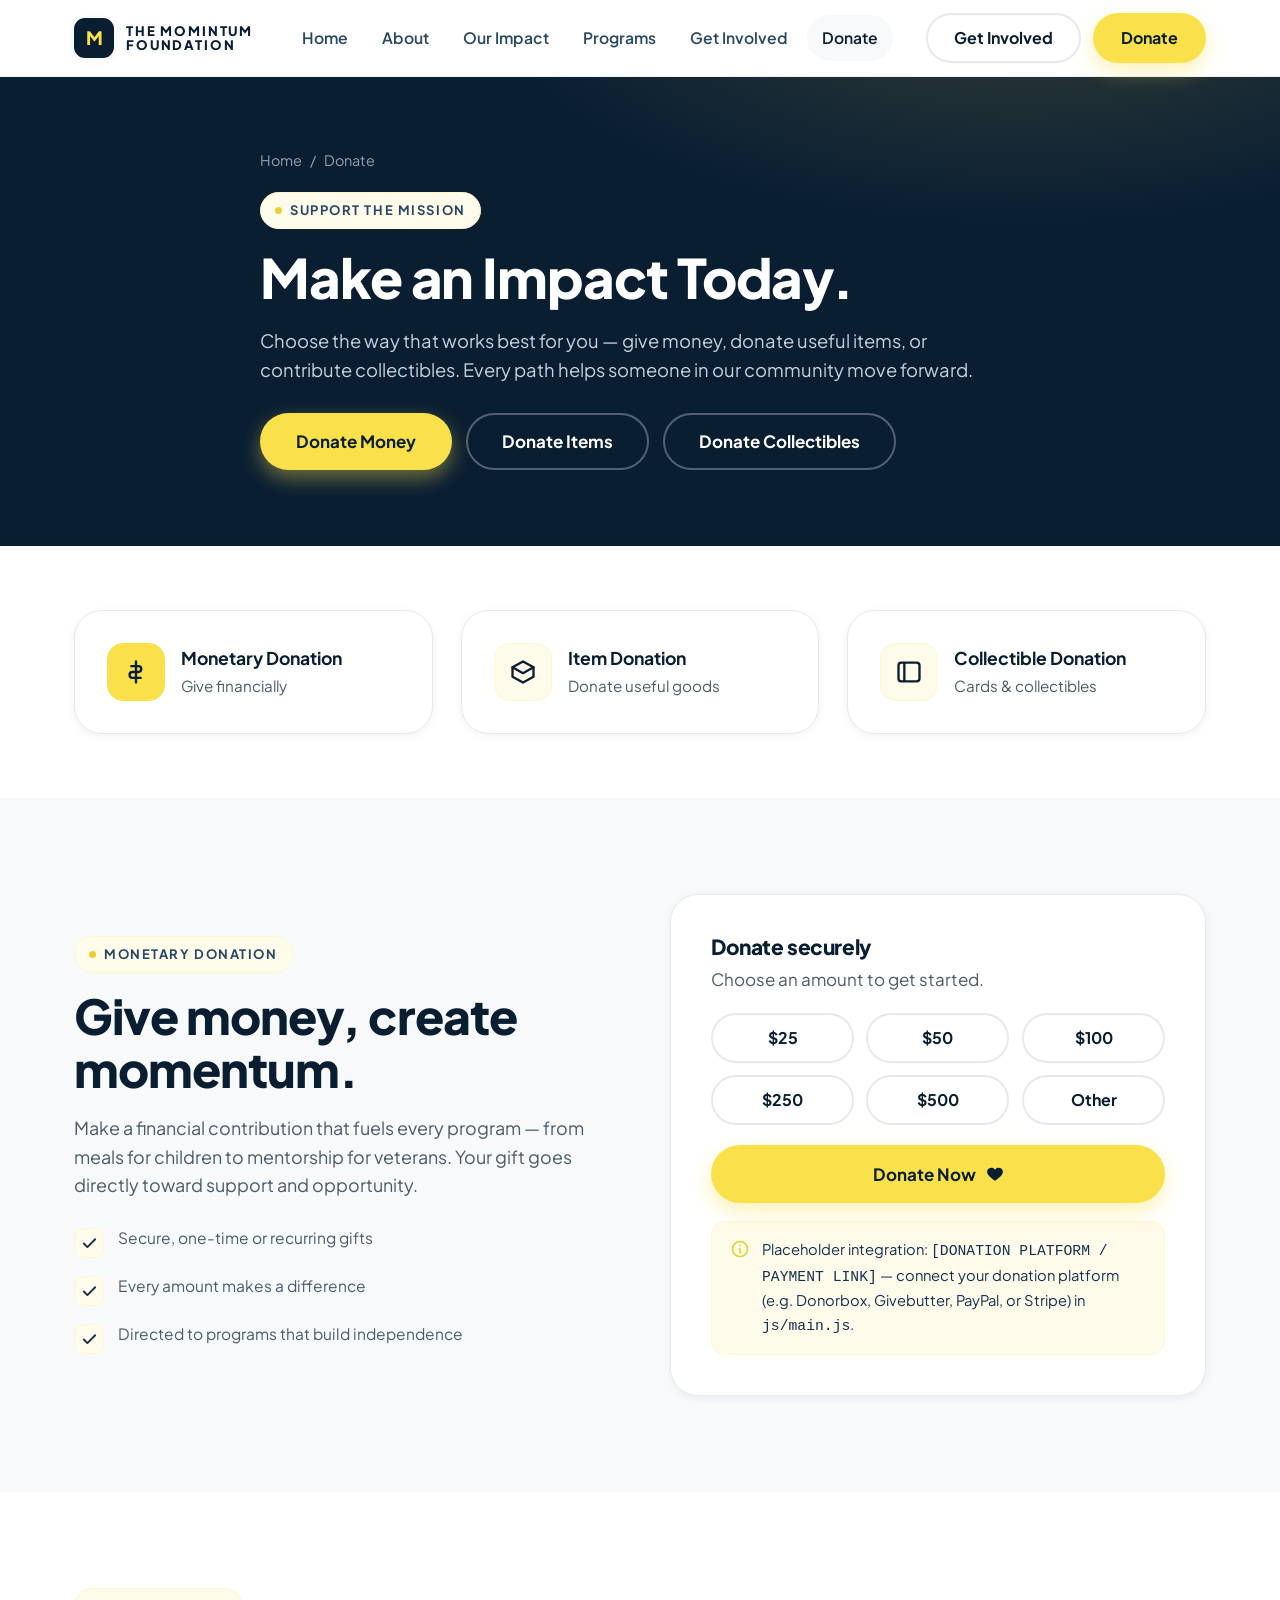
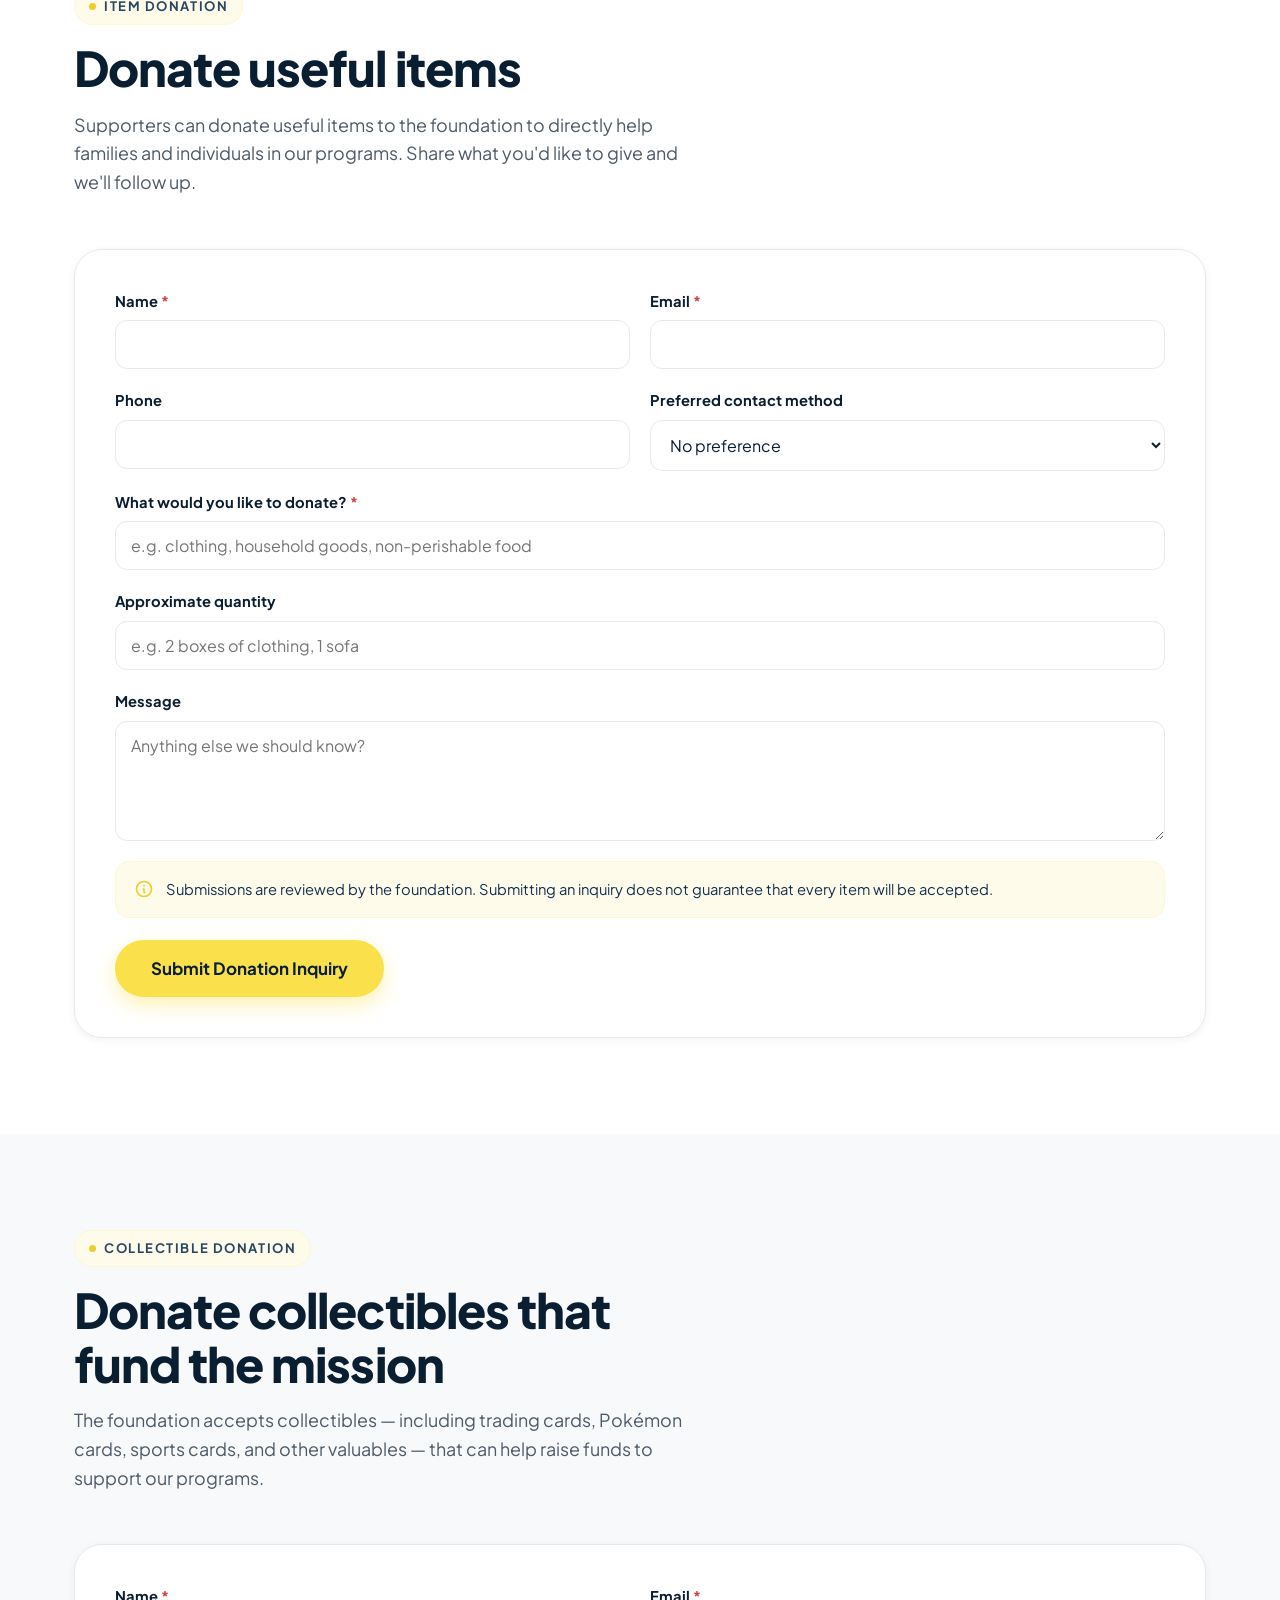
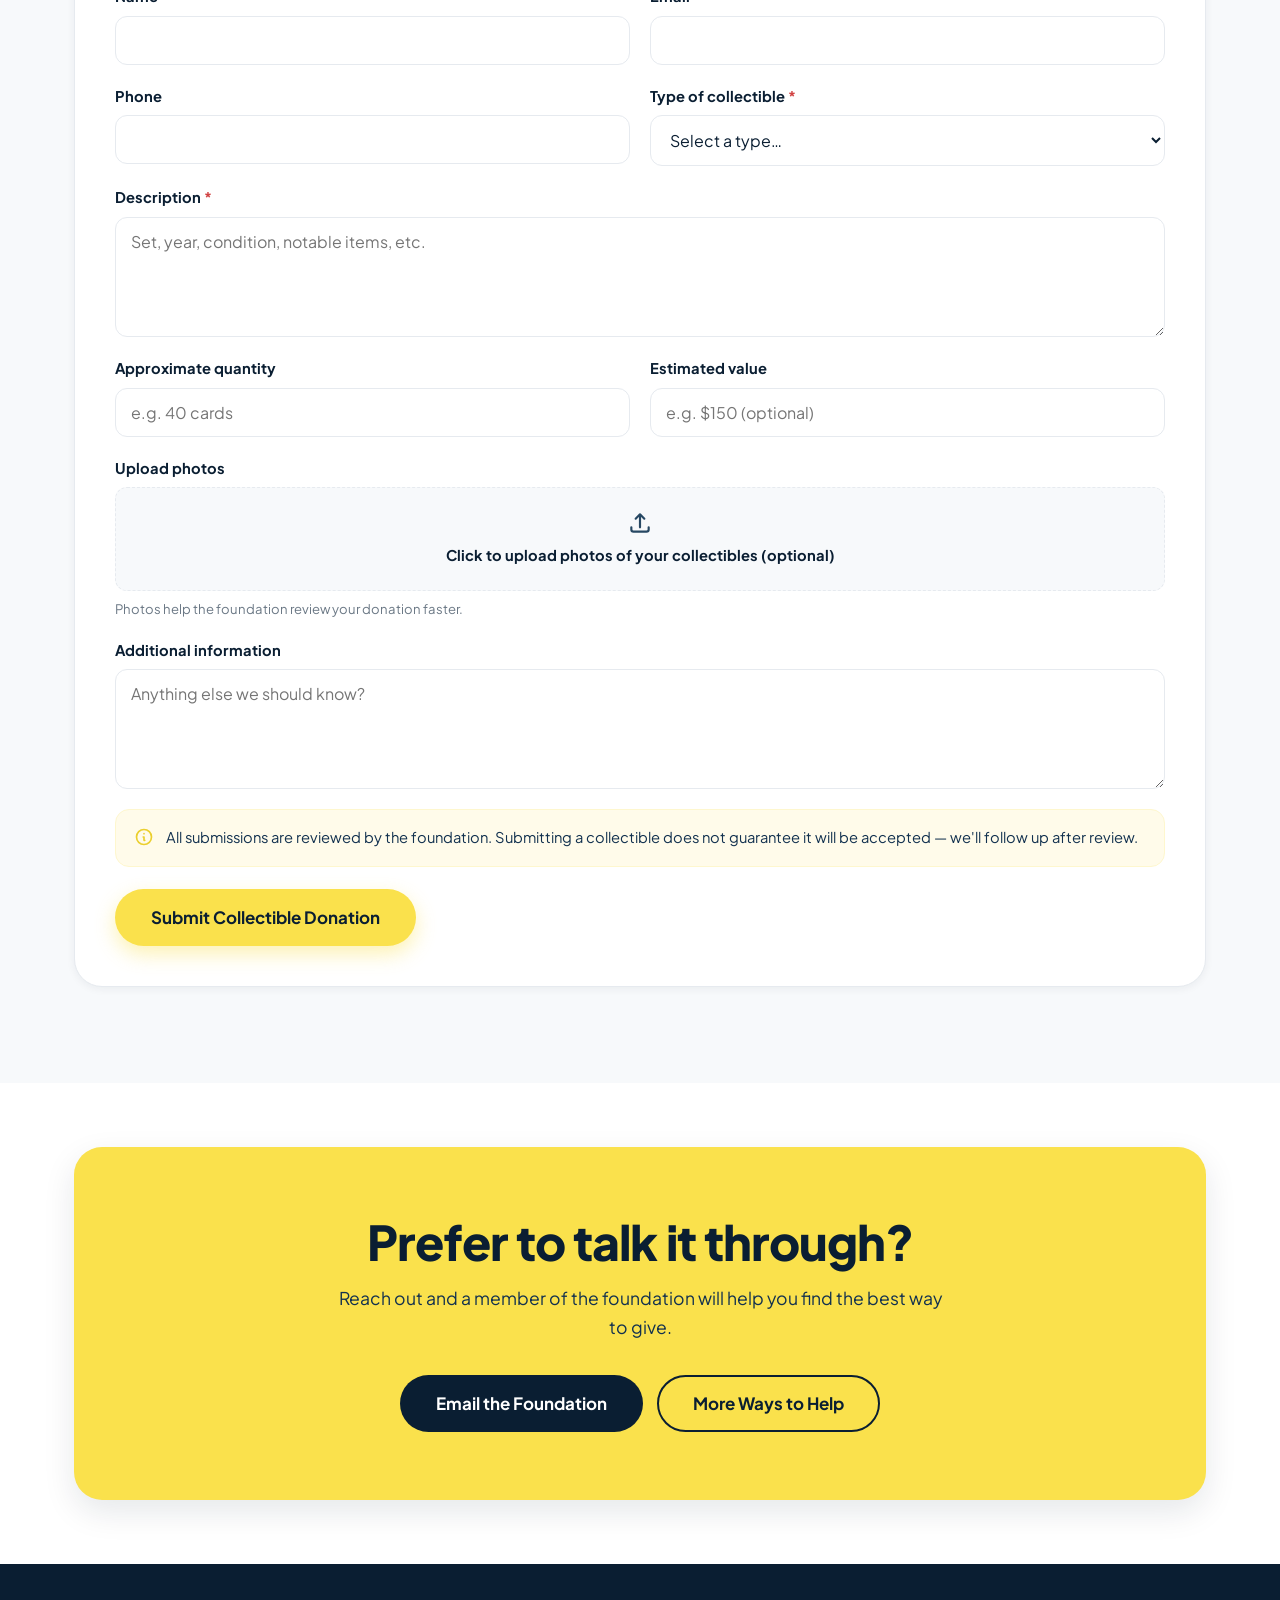
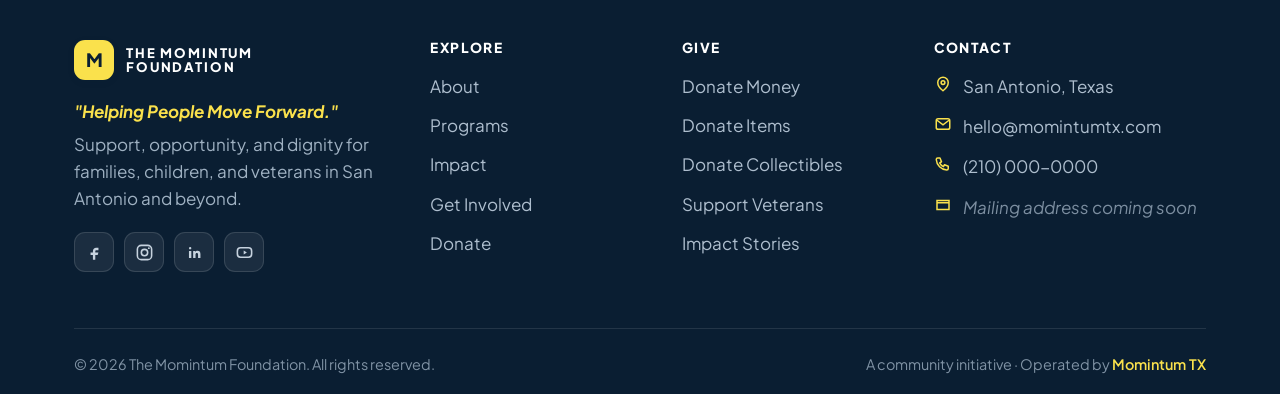
==== donate.html @ 360b19c8 "Initial commit: The Momintum Foundation website Responsive, accessible nonprofit site (homepage + do" ====
<!DOCTYPE html>
<html lang="en">
<head>
  <meta charset="UTF-8" />
  <meta name="viewport" content="width=device-width, initial-scale=1.0" />
  <title>Donate — The Momintum Foundation</title>
  <meta name="description" content="Make an impact today. Give money, donate items, or contribute collectibles to support families, children, and veterans through The Momintum Foundation in San Antonio, Texas." />
  <meta name="theme-color" content="#0A1E32" />
  <link rel="icon" href="data:image/svg+xml,%3Csvg xmlns='http://www.w3.org/2000/svg' viewBox='0 0 40 40'%3E%3Crect width='40' height='40' rx='9' fill='%230A1E32'/%3E%3Ctext x='20' y='28' font-family='Arial' font-size='22' font-weight='900' fill='%23FAE14C' text-anchor='middle'%3EM%3C/text%3E%3C/svg%3E" />
  <link rel="preconnect" href="https://fonts.googleapis.com" />
  <link rel="preconnect" href="https://fonts.gstatic.com" crossorigin />
  <link href="https://fonts.googleapis.com/css2?family=Plus+Jakarta+Sans:wght@400;500;600;700;800&display=swap" rel="stylesheet" />
  <link rel="stylesheet" href="css/styles.css" />
</head>
<body>
  <a class="skip-link" href="#main">Skip to main content</a>

  <!-- ===================== NAVBAR ===================== -->
  <header class="nav" id="top">
    <div class="container nav-inner">
      <a class="brand" href="index.html" aria-label="The Momintum Foundation — home">
        <span class="brand-mark" aria-hidden="true">M</span>
        <span class="brand-text">
          <span class="t1">THE MOMINTUM</span>
          <span class="t2">FOUNDATION</span>
        </span>
      </a>
      <nav class="nav-links" aria-label="Primary">
        <a href="index.html">Home</a>
        <a href="index.html#about">About</a>
        <a href="index.html#impact">Our Impact</a>
        <a href="index.html#programs">Programs</a>
        <a href="index.html#get-involved">Get Involved</a>
        <a href="donate.html" class="active">Donate</a>
      </nav>
      <div class="nav-cta">
        <a class="btn btn-outline btn-desktop-hide" href="index.html#get-involved">Get Involved</a>
        <a class="btn btn-primary" href="#monetary">Donate</a>
        <button class="hamburger" aria-label="Open menu" aria-expanded="false" aria-controls="mobile-menu">
          <span></span><span></span><span></span>
        </button>
      </div>
    </div>
  </header>
  <div class="mobile-menu" id="mobile-menu">
    <a href="index.html">Home</a>
    <a href="index.html#about">About</a>
    <a href="index.html#impact">Our Impact</a>
    <a href="index.html#programs">Programs</a>
    <a href="index.html#get-involved">Get Involved</a>
    <a href="donate.html">Donate</a>
    <a class="btn btn-primary btn-block" href="#monetary">Donate Now</a>
  </div>

  <main id="main">
    <!-- ===================== PAGE HERO ===================== -->
    <section class="page-hero" aria-labelledby="dh-title">
      <div class="container page-hero-inner">
        <div class="breadcrumb"><a href="index.html">Home</a> <span aria-hidden="true">/</span> <span>Donate</span></div>
        <span class="eyebrow"><span class="dot"></span> Support the Mission</span>
        <h1 id="dh-title" style="margin-top:18px;">Make an Impact Today.</h1>
        <p>Choose the way that works best for you — give money, donate useful items, or contribute collectibles. Every path helps someone in our community move forward.</p>
        <div class="hero-cta" style="margin-top:28px;">
          <a class="btn btn-primary btn-lg" href="#monetary">Donate Money</a>
          <a class="btn btn-outline btn-lg" href="#items">Donate Items</a>
          <a class="btn btn-outline btn-lg" href="#collectibles">Donate Collectibles</a>
        </div>
      </div>
    </section>

    <!-- ===================== PATH OVERVIEW ===================== -->
    <section class="section-sm">
      <div class="container">
        <div class="grid grid-3">
          <a class="card card-hover reveal" href="#monetary" style="display:flex;gap:16px;align-items:center;">
            <span class="icon-badge solid" style="margin-bottom:0;flex-shrink:0;" aria-hidden="true"><svg viewBox="0 0 24 24" fill="none"><path d="M12 3v18M8 7h6a2.5 2.5 0 0 1 0 5H9a2.5 2.5 0 0 0 0 5h7" stroke="currentColor" stroke-width="2" stroke-linecap="round" stroke-linejoin="round"/></svg></span>
            <span><strong style="display:block;color:var(--navy);font-size:1.1rem;">Monetary Donation</strong><span class="muted" style="font-size:0.95rem;">Give financially</span></span>
          </a>
          <a class="card card-hover reveal d1" href="#items" style="display:flex;gap:16px;align-items:center;">
            <span class="icon-badge" style="margin-bottom:0;flex-shrink:0;" aria-hidden="true"><svg viewBox="0 0 24 24" fill="none"><path d="M3 8l9-5 9 5-9 5-9-5Z" stroke="currentColor" stroke-width="2" stroke-linejoin="round"/><path d="M3 8v8l9 5 9-5V8" stroke="currentColor" stroke-width="2" stroke-linecap="round" stroke-linejoin="round"/></svg></span>
            <span><strong style="display:block;color:var(--navy);font-size:1.1rem;">Item Donation</strong><span class="muted" style="font-size:0.95rem;">Donate useful goods</span></span>
          </a>
          <a class="card card-hover reveal d2" href="#collectibles" style="display:flex;gap:16px;align-items:center;">
            <span class="icon-badge" style="margin-bottom:0;flex-shrink:0;" aria-hidden="true"><svg viewBox="0 0 24 24" fill="none"><rect x="3" y="4" width="18" height="16" rx="2.5" stroke="currentColor" stroke-width="2"/><path d="M8 4v16" stroke="currentColor" stroke-width="2"/></svg></span>
            <span><strong style="display:block;color:var(--navy);font-size:1.1rem;">Collectible Donation</strong><span class="muted" style="font-size:0.95rem;">Cards &amp; collectibles</span></span>
          </a>
        </div>
      </div>
    </section>

    <!-- ===================== MONETARY ===================== -->
    <section class="section section-soft" id="monetary" aria-labelledby="mon-title">
      <div class="container split">
        <div class="split-copy reveal">
          <span class="eyebrow"><span class="dot"></span> Monetary Donation</span>
          <h2 id="mon-title" class="h-lg" style="margin-top:16px;">Give money, create momentum.</h2>
          <p class="lead" style="margin-top:18px;">Make a financial contribution that fuels every program — from meals for children to mentorship for veterans. Your gift goes directly toward support and opportunity.</p>
          <div class="feature-list">
            <div class="feature-row"><span class="feature-check" aria-hidden="true"><svg viewBox="0 0 24 24" fill="none"><path d="M20 6L9 17l-5-5" stroke="currentColor" stroke-width="2.6" stroke-linecap="round" stroke-linejoin="round"/></svg></span><span class="fd">Secure, one-time or recurring gifts</span></div>
            <div class="feature-row"><span class="feature-check" aria-hidden="true"><svg viewBox="0 0 24 24" fill="none"><path d="M20 6L9 17l-5-5" stroke="currentColor" stroke-width="2.6" stroke-linecap="round" stroke-linejoin="round"/></svg></span><span class="fd">Every amount makes a difference</span></div>
            <div class="feature-row"><span class="feature-check" aria-hidden="true"><svg viewBox="0 0 24 24" fill="none"><path d="M20 6L9 17l-5-5" stroke="currentColor" stroke-width="2.6" stroke-linecap="round" stroke-linejoin="round"/></svg></span><span class="fd">Directed to programs that build independence</span></div>
          </div>
        </div>
        <div class="split-media reveal d1">
          <div class="form-card">
            <h3 style="font-size:1.3rem;">Donate securely</h3>
            <p class="muted" style="margin-top:8px;">Choose an amount to get started.</p>
            <div class="grid" style="grid-template-columns:repeat(3,1fr);gap:12px;margin-top:20px;" role="group" aria-label="Suggested donation amounts">
              <a class="btn btn-outline" data-donate-link href="#">$25</a>
              <a class="btn btn-outline" data-donate-link href="#">$50</a>
              <a class="btn btn-outline" data-donate-link href="#">$100</a>
              <a class="btn btn-outline" data-donate-link href="#">$250</a>
              <a class="btn btn-outline" data-donate-link href="#">$500</a>
              <a class="btn btn-outline" data-donate-link href="#">Other</a>
            </div>
            <a class="btn btn-primary btn-lg btn-block" data-donate-link href="#" style="margin-top:20px;">Donate Now
              <svg viewBox="0 0 24 24" fill="none" aria-hidden="true"><path d="M12 21s-7.5-4.6-9.7-9A5.4 5.4 0 0 1 12 6.3 5.4 5.4 0 0 1 21.7 12c-2.2 4.4-9.7 9-9.7 9Z" fill="currentColor"/></svg>
            </a>
            <div class="form-note" style="margin-top:18px;">
              <svg viewBox="0 0 24 24" fill="none"><circle cx="12" cy="12" r="9" stroke="currentColor" stroke-width="2"/><path d="M12 8h.01M11 12h1v4h1" stroke="currentColor" stroke-width="2" stroke-linecap="round" stroke-linejoin="round"/></svg>
              <span>Placeholder integration: <code>[DONATION PLATFORM / PAYMENT LINK]</code> — connect your donation platform (e.g. Donorbox, Givebutter, PayPal, or Stripe) in <code>js/main.js</code>.</span>
            </div>
          </div>
        </div>
      </div>
    </section>

    <!-- ===================== ITEM DONATION ===================== -->
    <section class="section" id="items" aria-labelledby="item-title">
      <div class="container">
        <div class="section-head maxw-640 reveal">
          <span class="eyebrow"><span class="dot"></span> Item Donation</span>
          <h2 id="item-title" class="h-lg" style="margin-top:16px;">Donate useful items</h2>
          <p class="lead">Supporters can donate useful items to the foundation to directly help families and individuals in our programs. Share what you'd like to give and we'll follow up.</p>
        </div>
        <form class="form-card reveal d1" data-demo-form novalidate>
          <div class="form-grid">
            <div class="field"><label for="i-name">Name <span class="req" aria-hidden="true">*</span></label><input id="i-name" name="name" type="text" autocomplete="name" required /></div>
            <div class="field"><label for="i-email">Email <span class="req" aria-hidden="true">*</span></label><input id="i-email" name="email" type="email" autocomplete="email" required /></div>
            <div class="field"><label for="i-phone">Phone</label><input id="i-phone" name="phone" type="tel" autocomplete="tel" /></div>
            <div class="field"><label for="i-contact">Preferred contact method</label>
              <select id="i-contact" name="preferred_contact"><option value="">No preference</option><option>Email</option><option>Phone</option><option>Text message</option></select>
            </div>
            <div class="field full"><label for="i-what">What would you like to donate? <span class="req" aria-hidden="true">*</span></label><input id="i-what" name="items" type="text" placeholder="e.g. clothing, household goods, non-perishable food" required /></div>
            <div class="field full"><label for="i-qty">Approximate quantity</label><input id="i-qty" name="quantity" type="text" placeholder="e.g. 2 boxes of clothing, 1 sofa" /></div>
            <div class="field full"><label for="i-msg">Message</label><textarea id="i-msg" name="message" placeholder="Anything else we should know?"></textarea></div>
          </div>
          <div class="form-note">
            <svg viewBox="0 0 24 24" fill="none"><circle cx="12" cy="12" r="9" stroke="currentColor" stroke-width="2"/><path d="M12 8h.01M11 12h1v4h1" stroke="currentColor" stroke-width="2" stroke-linecap="round" stroke-linejoin="round"/></svg>
            <span>Submissions are reviewed by the foundation. Submitting an inquiry does not guarantee that every item will be accepted.</span>
          </div>
          <button type="submit" class="btn btn-primary btn-lg" style="margin-top:22px;">Submit Donation Inquiry</button>
          <p class="form-success" tabindex="-1">Thank you! Your item donation inquiry has been received. The foundation will review it and reach out to you. <em>(Demo form — connect to your email or CRM to go live.)</em></p>
        </form>
      </div>
    </section>

    <!-- ===================== COLLECTIBLE DONATION ===================== -->
    <section class="section section-soft" id="collectibles" aria-labelledby="col-title">
      <div class="container">
        <div class="section-head maxw-640 reveal">
          <span class="eyebrow"><span class="dot"></span> Collectible Donation</span>
          <h2 id="col-title" class="h-lg" style="margin-top:16px;">Donate collectibles that fund the mission</h2>
          <p class="lead">The foundation accepts collectibles — including trading cards, Pokémon cards, sports cards, and other valuables — that can help raise funds to support our programs.</p>
        </div>
        <form class="form-card reveal d1" data-demo-form novalidate>
          <div class="form-grid">
            <div class="field"><label for="c-name">Name <span class="req" aria-hidden="true">*</span></label><input id="c-name" name="name" type="text" autocomplete="name" required /></div>
            <div class="field"><label for="c-email">Email <span class="req" aria-hidden="true">*</span></label><input id="c-email" name="email" type="email" autocomplete="email" required /></div>
            <div class="field"><label for="c-phone">Phone</label><input id="c-phone" name="phone" type="tel" autocomplete="tel" /></div>
            <div class="field"><label for="c-type">Type of collectible <span class="req" aria-hidden="true">*</span></label>
              <select id="c-type" name="type" required><option value="">Select a type…</option><option>Trading cards</option><option>Pokémon cards</option><option>Sports cards</option><option>Memorabilia</option><option>Other collectible</option></select>
            </div>
            <div class="field full"><label for="c-desc">Description <span class="req" aria-hidden="true">*</span></label><textarea id="c-desc" name="description" placeholder="Set, year, condition, notable items, etc." required></textarea></div>
            <div class="field"><label for="c-qty">Approximate quantity</label><input id="c-qty" name="quantity" type="text" placeholder="e.g. 40 cards" /></div>
            <div class="field"><label for="c-value">Estimated value</label><input id="c-value" name="estimated_value" type="text" placeholder="e.g. $150 (optional)" /></div>
            <div class="field full"><label for="c-photos">Upload photos</label>
              <label class="file-drop" for="c-photos-input">
                <svg viewBox="0 0 24 24" fill="none"><path d="M12 16V4m0 0L8 8m4-4l4 4" stroke="currentColor" stroke-width="2" stroke-linecap="round" stroke-linejoin="round"/><path d="M4 16v2a2 2 0 0 0 2 2h12a2 2 0 0 0 2-2v-2" stroke="currentColor" stroke-width="2" stroke-linecap="round"/></svg>
                <span data-file-label>Click to upload photos of your collectibles (optional)</span>
              </label>
              <input id="c-photos-input" name="photos" type="file" accept="image/*" multiple style="position:absolute;width:1px;height:1px;opacity:0;overflow:hidden;" aria-describedby="c-photos-hint" />
              <span class="hint" id="c-photos-hint">Photos help the foundation review your donation faster.</span>
            </div>
            <div class="field full"><label for="c-info">Additional information</label><textarea id="c-info" name="additional_info" placeholder="Anything else we should know?"></textarea></div>
          </div>
          <div class="form-note">
            <svg viewBox="0 0 24 24" fill="none"><circle cx="12" cy="12" r="9" stroke="currentColor" stroke-width="2"/><path d="M12 8h.01M11 12h1v4h1" stroke="currentColor" stroke-width="2" stroke-linecap="round" stroke-linejoin="round"/></svg>
            <span>All submissions are reviewed by the foundation. Submitting a collectible does not guarantee it will be accepted — we'll follow up after review.</span>
          </div>
          <button type="submit" class="btn btn-primary btn-lg" style="margin-top:22px;">Submit Collectible Donation</button>
          <p class="form-success" tabindex="-1">Thank you! Your collectible donation has been submitted for review. The foundation will contact you soon. <em>(Demo form — connect to your email or CRM to go live.)</em></p>
        </form>
      </div>
    </section>

    <!-- ===================== FINAL CTA ===================== -->
    <section class="section-sm">
      <div class="container">
        <div class="cta-banner reveal">
          <h2 class="h-lg">Prefer to talk it through?</h2>
          <p>Reach out and a member of the foundation will help you find the best way to give.</p>
          <div class="hero-cta">
            <a class="btn btn-navy btn-lg" data-contact-email-link href="#">Email the Foundation</a>
            <a class="btn btn-outline btn-lg" href="index.html#get-involved" style="border-color:var(--navy);color:var(--navy);">More Ways to Help</a>
          </div>
        </div>
      </div>
    </section>
  </main>

  <!-- ===================== FOOTER ===================== -->
  <footer class="footer" aria-labelledby="footer-title">
    <div class="container">
      <h2 id="footer-title" style="position:absolute;width:1px;height:1px;overflow:hidden;clip:rect(0 0 0 0);">Footer</h2>
      <div class="footer-grid">
        <div class="footer-brand">
          <a class="brand" href="index.html" aria-label="The Momintum Foundation — home">
            <span class="brand-mark" aria-hidden="true">M</span>
            <span class="brand-text"><span class="t1">THE MOMINTUM</span><span class="t2">FOUNDATION</span></span>
          </a>
          <div class="footer-tagline">
            <div class="quote">"Helping People Move Forward."</div>
            Support, opportunity, and dignity for families, children, and veterans in San Antonio and beyond.
          </div>
          <div class="socials">
            <a data-social="facebook" href="#" aria-label="Facebook"><svg viewBox="0 0 24 24" fill="currentColor"><path d="M14 9h3V6h-3c-2.2 0-4 1.8-4 4v2H7v3h3v6h3v-6h3l1-3h-4v-2c0-.6.4-1 1-1Z"/></svg></a>
            <a data-social="instagram" href="#" aria-label="Instagram"><svg viewBox="0 0 24 24" fill="none"><rect x="3" y="3" width="18" height="18" rx="5" stroke="currentColor" stroke-width="2"/><circle cx="12" cy="12" r="4" stroke="currentColor" stroke-width="2"/><circle cx="17.5" cy="6.5" r="1.2" fill="currentColor"/></svg></a>
            <a data-social="linkedin" href="#" aria-label="LinkedIn"><svg viewBox="0 0 24 24" fill="currentColor"><path d="M6.5 8A1.5 1.5 0 1 0 6.5 5a1.5 1.5 0 0 0 0 3ZM5 10h3v9H5v-9Zm5 0h3v1.3c.5-.8 1.5-1.5 3-1.5 2.2 0 3.5 1.4 3.5 4V19h-3v-4.5c0-1.2-.5-2-1.6-2-1 0-1.6.7-1.6 2V19h-3v-9Z"/></svg></a>
            <a data-social="youtube" href="#" aria-label="YouTube"><svg viewBox="0 0 24 24" fill="none"><rect x="3" y="6" width="18" height="12" rx="4" stroke="currentColor" stroke-width="2"/><path d="M11 9.5l4 2.5-4 2.5v-5Z" fill="currentColor"/></svg></a>
          </div>
        </div>
        <div>
          <h4>Explore</h4>
          <ul class="footer-links">
            <li><a href="index.html#about">About</a></li>
            <li><a href="index.html#programs">Programs</a></li>
            <li><a href="index.html#impact">Impact</a></li>
            <li><a href="index.html#get-involved">Get Involved</a></li>
            <li><a href="donate.html">Donate</a></li>
          </ul>
        </div>
        <div>
          <h4>Give</h4>
          <ul class="footer-links">
            <li><a href="donate.html#monetary">Donate Money</a></li>
            <li><a href="donate.html#items">Donate Items</a></li>
            <li><a href="donate.html#collectibles">Donate Collectibles</a></li>
            <li><a href="index.html#veterans">Support Veterans</a></li>
            <li><a href="index.html#stories">Impact Stories</a></li>
          </ul>
        </div>
        <div>
          <h4>Contact</h4>
          <ul class="footer-contact">
            <li><svg viewBox="0 0 24 24" fill="none"><path d="M12 21s-7-5.2-7-11a7 7 0 0 1 14 0c0 5.8-7 11-7 11Z" stroke="currentColor" stroke-width="2"/><circle cx="12" cy="10" r="2.5" stroke="currentColor" stroke-width="2"/></svg> <span data-contact-address>San Antonio, Texas</span></li>
            <li><svg viewBox="0 0 24 24" fill="none"><rect x="3" y="5" width="18" height="14" rx="2.5" stroke="currentColor" stroke-width="2"/><path d="M4 7l8 6 8-6" stroke="currentColor" stroke-width="2"/></svg> <a data-contact-email-link href="#"><span data-contact-email>hello@momintumtx.com</span></a></li>
            <li><svg viewBox="0 0 24 24" fill="none"><path d="M5 4h3l2 5-2.5 1.5a11 11 0 0 0 5 5L14 13l5 2v3a2 2 0 0 1-2 2A15 15 0 0 1 3 6a2 2 0 0 1 2-2Z" stroke="currentColor" stroke-width="2" stroke-linejoin="round"/></svg> <a data-contact-phone-link href="#"><span data-contact-phone>(210) 000-0000</span></a></li>
            <li class="ph"><svg viewBox="0 0 24 24" fill="none"><path d="M4 6h16v12H4z" stroke="currentColor" stroke-width="2"/><path d="M4 9h16" stroke="currentColor" stroke-width="2"/></svg> Mailing address coming soon</li>
          </ul>
        </div>
      </div>
      <div class="footer-bottom">
        <span>© <span data-year>2026</span> The Momintum Foundation. All rights reserved.</span>
        <span>A community initiative · Operated by <a data-parent-link href="https://www.momintumtx.com/" target="_blank" rel="noopener">Momintum TX</a></span>
      </div>
    </div>
  </footer>

  <script src="js/main.js"></script>
</body>
</html>
---- css/styles.css ----
/* ============================================================
   THE MOMINTUM FOUNDATION — Design System
   Brand: Yellow #FAE14C · Dark Navy #0A1E32 · White #FFFFFF
   ============================================================ */

/* ---------- Design Tokens ---------- */
:root {
  /* Brand */
  --yellow: #FAE14C;
  --yellow-600: #EBCF2E;
  --yellow-soft: #FEF7CE;
  --yellow-tint: #FFFBEA;
  --navy: #0A1E32;
  --navy-700: #12314F;
  --navy-500: #274863;
  --white: #FFFFFF;

  /* Neutrals */
  --ink: #0A1E32;
  --muted: #4C5B6A;
  --muted-2: #6B7885;
  --line: #E6EAEF;
  --line-2: #EEF1F5;
  --bg: #FFFFFF;
  --bg-soft: #F7F9FB;
  --bg-navy: #0A1E32;

  /* Effects */
  --radius-sm: 12px;
  --radius: 18px;
  --radius-lg: 28px;
  --radius-pill: 999px;
  --shadow-sm: 0 2px 8px rgba(10, 30, 50, 0.06);
  --shadow: 0 12px 32px rgba(10, 30, 50, 0.10);
  --shadow-lg: 0 28px 64px rgba(10, 30, 50, 0.16);
  --ring: 0 0 0 4px rgba(250, 225, 76, 0.55);

  /* Type */
  --font: "Plus Jakarta Sans", "Inter", system-ui, -apple-system, "Segoe UI", Roboto, Helvetica, Arial, sans-serif;

  /* Layout */
  --container: 1180px;
  --nav-h: 76px;
}

/* ---------- Reset ---------- */
*, *::before, *::after { box-sizing: border-box; }
* { margin: 0; }
html { scroll-behavior: smooth; -webkit-text-size-adjust: 100%; }
html:focus-within { scroll-behavior: smooth; }
body {
  font-family: var(--font);
  color: var(--ink);
  background: var(--bg);
  line-height: 1.6;
  font-size: 17px;
  -webkit-font-smoothing: antialiased;
  text-rendering: optimizeLegibility;
  overflow-x: hidden;
}
img, picture, svg { max-width: 100%; display: block; }
a { color: inherit; text-decoration: none; }
button { font-family: inherit; cursor: pointer; }
ul { list-style: none; padding: 0; }
h1, h2, h3, h4 { line-height: 1.12; letter-spacing: -0.02em; font-weight: 800; color: var(--navy); }

/* Skip link */
.skip-link {
  position: absolute; left: 16px; top: -60px;
  background: var(--navy); color: #fff; padding: 10px 18px;
  border-radius: var(--radius-pill); z-index: 200; transition: top .2s ease;
}
.skip-link:focus { top: 16px; }

/* Accessible focus */
a:focus-visible, button:focus-visible, input:focus-visible,
textarea:focus-visible, select:focus-visible, .card:focus-visible {
  outline: none; box-shadow: var(--ring); border-radius: 10px;
}

/* ---------- Layout helpers ---------- */
.container { width: 100%; max-width: var(--container); margin-inline: auto; padding-inline: 24px; }
.section { padding: 96px 0; }
.section-sm { padding: 64px 0; }
.section-navy { background: var(--navy); color: #E8EEF4; }
.section-soft { background: var(--bg-soft); }
.center { text-align: center; }
.maxw-720 { max-width: 720px; }
.maxw-640 { max-width: 640px; }
.mx-auto { margin-inline: auto; }

.grid { display: grid; gap: 28px; }
.grid-2 { grid-template-columns: repeat(2, 1fr); }
.grid-3 { grid-template-columns: repeat(3, 1fr); }
.grid-4 { grid-template-columns: repeat(4, 1fr); }

/* ---------- Eyebrow / headings ---------- */
.eyebrow {
  display: inline-flex; align-items: center; gap: 8px;
  font-size: 13px; font-weight: 700; letter-spacing: 0.12em; text-transform: uppercase;
  color: var(--navy-500); background: var(--yellow-tint);
  border: 1px solid var(--yellow-soft);
  padding: 7px 14px; border-radius: var(--radius-pill);
}
.section-navy .eyebrow { color: var(--navy); background: var(--yellow); border-color: var(--yellow); }
.eyebrow .dot { width: 7px; height: 7px; border-radius: 50%; background: var(--yellow-600); }
.section-navy .eyebrow .dot { background: var(--navy); }

.h-xl { font-size: clamp(2.4rem, 5.2vw, 4rem); }
.h-lg { font-size: clamp(2rem, 4vw, 3rem); }
.h-md { font-size: clamp(1.5rem, 2.6vw, 2.1rem); }
.lead { font-size: clamp(1.05rem, 1.4vw, 1.22rem); color: var(--muted); }
.section-navy .lead, .section-navy p { color: #C6D2DE; }
.muted { color: var(--muted); }
.section-head { margin-bottom: 52px; }
.section-head .lead { margin-top: 16px; }
.underline-y { position: relative; white-space: nowrap; }
.underline-y::after {
  content: ""; position: absolute; left: 0; right: 0; bottom: 0.08em; height: 0.34em;
  background: var(--yellow); z-index: -1; border-radius: 4px;
}

/* ---------- Buttons ---------- */
.btn {
  display: inline-flex; align-items: center; justify-content: center; gap: 10px;
  font-weight: 700; font-size: 1rem; line-height: 1;
  padding: 15px 26px; border-radius: var(--radius-pill);
  border: 2px solid transparent; transition: transform .18s ease, box-shadow .18s ease, background .18s ease, color .18s ease, border-color .18s ease;
  will-change: transform;
}
.btn svg { width: 18px; height: 18px; }
.btn-primary { background: var(--yellow); color: var(--navy); box-shadow: 0 8px 20px rgba(250,225,76,0.42); }
.btn-primary:hover { background: var(--yellow-600); transform: translateY(-2px); box-shadow: 0 14px 28px rgba(250,225,76,0.5); }
.btn-navy { background: var(--navy); color: #fff; }
.btn-navy:hover { background: var(--navy-700); transform: translateY(-2px); box-shadow: var(--shadow); }
.btn-outline { background: transparent; color: var(--navy); border-color: var(--line); }
.btn-outline:hover { border-color: var(--navy); transform: translateY(-2px); }
.section-navy .btn-outline { color: #fff; border-color: rgba(255,255,255,0.28); }
.section-navy .btn-outline:hover { border-color: var(--yellow); color: var(--yellow); }
.btn-ghost { background: rgba(255,255,255,0.9); color: var(--navy); border-color: var(--line); }
.btn-ghost:hover { background: #fff; transform: translateY(-2px); box-shadow: var(--shadow); }
.btn-lg { padding: 18px 34px; font-size: 1.06rem; }
.btn-block { width: 100%; }

/* ---------- Cards ---------- */
.card {
  background: #fff; border: 1px solid var(--line); border-radius: var(--radius-lg);
  padding: 32px; box-shadow: var(--shadow-sm);
  transition: transform .22s ease, box-shadow .22s ease, border-color .22s ease;
}
.card-hover:hover { transform: translateY(-6px); box-shadow: var(--shadow); border-color: var(--yellow-soft); }

.icon-badge {
  width: 58px; height: 58px; border-radius: 16px;
  display: grid; place-items: center; margin-bottom: 20px;
  background: var(--yellow-tint); color: var(--navy);
  border: 1px solid var(--yellow-soft);
}
.icon-badge svg { width: 28px; height: 28px; }
.icon-badge.solid { background: var(--yellow); border-color: var(--yellow); }

.card h3 { font-size: 1.28rem; margin-bottom: 10px; }
.card p { color: var(--muted); font-size: 1rem; }
.card-link {
  display: inline-flex; align-items: center; gap: 7px; margin-top: 18px;
  font-weight: 700; color: var(--navy); font-size: 0.98rem;
}
.card-link svg { width: 16px; height: 16px; transition: transform .18s ease; }
.card-link:hover svg { transform: translateX(4px); }
.card-link:hover { color: var(--navy-700); }

/* ---------- Media / images ---------- */
.media { border-radius: var(--radius-lg); overflow: hidden; background: var(--bg-soft); box-shadow: var(--shadow); }
.media img { width: 100%; height: 100%; object-fit: cover; display: block; }
.ratio-4-3 { aspect-ratio: 4 / 3; }
.ratio-3-2 { aspect-ratio: 3 / 2; }
.ratio-1-1 { aspect-ratio: 1 / 1; }
.ratio-16-9 { aspect-ratio: 16 / 9; }

/* ============================================================
   NAVBAR
   ============================================================ */
.nav {
  position: sticky; top: 0; z-index: 100;
  background: rgba(255,255,255,0.86); backdrop-filter: saturate(180%) blur(14px);
  border-bottom: 1px solid var(--line-2);
  transition: box-shadow .2s ease, background .2s ease;
}
.nav.scrolled { box-shadow: var(--shadow-sm); background: rgba(255,255,255,0.96); }
.nav-inner { display: flex; align-items: center; justify-content: space-between; height: var(--nav-h); gap: 20px; }
.brand { display: flex; align-items: center; gap: 12px; flex-shrink: 0; }
.brand-mark {
  width: 40px; height: 40px; border-radius: 11px; flex-shrink: 0;
  background: var(--navy); color: var(--yellow);
  display: grid; place-items: center; font-weight: 900; font-size: 1.15rem;
  box-shadow: var(--shadow-sm);
}
.brand-text { display: flex; flex-direction: column; line-height: 1.05; }
.brand-text .t1 { font-weight: 800; font-size: 0.82rem; letter-spacing: 0.14em; color: var(--navy); }
.brand-text .t2 { font-weight: 800; font-size: 0.82rem; letter-spacing: 0.14em; color: var(--navy); }
.brand-text .t2 b { color: var(--yellow-600); }

.nav-links { display: flex; align-items: center; gap: 4px; }
.nav-links a {
  padding: 10px 15px; border-radius: var(--radius-pill); font-weight: 600; font-size: 0.98rem;
  color: var(--navy-500); transition: background .16s ease, color .16s ease;
}
.nav-links a:hover, .nav-links a.active { color: var(--navy); background: var(--bg-soft); }
.nav-cta { display: flex; align-items: center; gap: 12px; flex-shrink: 0; }

.hamburger {
  display: none; width: 46px; height: 46px; border: 1px solid var(--line);
  background: #fff; border-radius: 12px; padding: 0; position: relative;
}
.hamburger span { position: absolute; left: 12px; right: 12px; height: 2.5px; background: var(--navy); border-radius: 2px; transition: transform .25s ease, opacity .2s ease; }
.hamburger span:nth-child(1) { top: 15px; }
.hamburger span:nth-child(2) { top: 22px; }
.hamburger span:nth-child(3) { top: 29px; }
.hamburger[aria-expanded="true"] span:nth-child(1) { transform: translateY(7px) rotate(45deg); }
.hamburger[aria-expanded="true"] span:nth-child(2) { opacity: 0; }
.hamburger[aria-expanded="true"] span:nth-child(3) { transform: translateY(-7px) rotate(-45deg); }

/* Mobile menu */
.mobile-menu {
  position: fixed; inset: var(--nav-h) 0 auto 0; z-index: 99;
  background: #fff; border-bottom: 1px solid var(--line);
  padding: 18px 24px 28px; box-shadow: var(--shadow);
  transform: translateY(-12px); opacity: 0; pointer-events: none;
  transition: transform .22s ease, opacity .22s ease;
  max-height: calc(100vh - var(--nav-h)); overflow-y: auto;
}
.mobile-menu.open { transform: translateY(0); opacity: 1; pointer-events: auto; }
.mobile-menu a { display: block; padding: 15px 8px; font-weight: 700; font-size: 1.1rem; color: var(--navy); border-bottom: 1px solid var(--line-2); }
.mobile-menu a:last-of-type { border-bottom: none; }
.mobile-menu .btn { margin-top: 18px; }

/* ============================================================
   HERO
   ============================================================ */
.hero { position: relative; overflow: hidden; background: var(--navy); color: #fff; }
.hero::before {
  content: ""; position: absolute; inset: 0;
  background:
    radial-gradient(1100px 520px at 82% -8%, rgba(250,225,76,0.20), transparent 60%),
    radial-gradient(900px 480px at 8% 108%, rgba(39,72,99,0.55), transparent 60%);
  pointer-events: none;
}
.hero-grid { position: relative; display: grid; grid-template-columns: 1.05fr 0.95fr; gap: 56px; align-items: center; padding: 84px 0 92px; }
.hero h1 { color: #fff; font-size: clamp(2.6rem, 5.6vw, 4.4rem); }
.hero .lead { color: #C6D2DE; margin-top: 22px; max-width: 560px; font-size: 1.18rem; }
.hero-cta { display: flex; flex-wrap: wrap; gap: 14px; margin-top: 34px; }
.hero-trust { display: flex; flex-wrap: wrap; gap: 22px; margin-top: 34px; color: #9FB1C2; font-size: 0.92rem; }
.hero-trust span { display: inline-flex; align-items: center; gap: 8px; }
.hero-trust svg { width: 17px; height: 17px; color: var(--yellow); }

.hero-visual { position: relative; }
.hero-media { border-radius: var(--radius-lg); overflow: hidden; box-shadow: var(--shadow-lg); aspect-ratio: 4/5; background: #12314f; }
.hero-media img { width: 100%; height: 100%; object-fit: cover; }
.hero-float {
  position: absolute; background: #fff; color: var(--navy); border-radius: var(--radius);
  padding: 16px 18px; box-shadow: var(--shadow-lg); display: flex; align-items: center; gap: 13px;
}
.hero-float .fi { width: 42px; height: 42px; border-radius: 12px; background: var(--yellow); display: grid; place-items: center; flex-shrink: 0; }
.hero-float .fi svg { width: 22px; height: 22px; color: var(--navy); }
.hero-float .ft { font-size: 0.78rem; color: var(--muted-2); font-weight: 600; }
.hero-float .fn { font-size: 1.15rem; font-weight: 800; color: var(--navy); }
.hero-float.f1 { bottom: 26px; left: -26px; }
.hero-float.f2 { top: 26px; right: -22px; }
.hero-blob { position: absolute; width: 116%; height: 116%; top: -8%; left: -8%; z-index: -1; }

/* ============================================================
   IMPACT STRIP
   ============================================================ */
.impact-strip { background: var(--yellow); }
.impact-grid { display: grid; grid-template-columns: repeat(4, 1fr); gap: 20px; padding: 44px 0; }
.impact-item { text-align: center; padding: 8px; position: relative; }
.impact-item:not(:last-child)::after {
  content: ""; position: absolute; right: -10px; top: 18%; height: 64%; width: 1px; background: rgba(10,30,50,0.16);
}
.impact-num { font-size: clamp(2.3rem, 4vw, 3.2rem); font-weight: 900; color: var(--navy); letter-spacing: -0.03em; }
.impact-label { font-weight: 700; color: var(--navy-700); font-size: 0.98rem; margin-top: 2px; }
.impact-note { text-align: center; padding-bottom: 22px; color: var(--navy-700); font-size: 0.86rem; opacity: 0.85; }

/* ============================================================
   ABOUT / feature list
   ============================================================ */
.split { display: grid; grid-template-columns: 1fr 1fr; gap: 60px; align-items: center; }
.split.reverse .split-media { order: 2; }
.feature-list { display: grid; gap: 16px; margin-top: 26px; }
.feature-row { display: flex; gap: 14px; align-items: flex-start; }
.feature-check {
  width: 30px; height: 30px; border-radius: 9px; flex-shrink: 0; margin-top: 2px;
  background: var(--yellow-tint); color: var(--navy-700); display: grid; place-items: center; border: 1px solid var(--yellow-soft);
}
.feature-check svg { width: 17px; height: 17px; }
.feature-row .ft { font-weight: 700; color: var(--navy); }
.feature-row .fd { color: var(--muted); font-size: 0.97rem; }
.section-navy .feature-check { background: var(--navy-700); border-color: var(--navy-500); color: var(--yellow); }

/* ============================================================
   MISSION
   ============================================================ */
.mission { position: relative; overflow: hidden; }
.mission-card {
  position: relative; background: var(--navy); color: #fff; border-radius: var(--radius-lg);
  padding: clamp(40px, 6vw, 84px); overflow: hidden; box-shadow: var(--shadow-lg);
}
.mission-card::before { content: ""; position: absolute; width: 340px; height: 340px; border-radius: 50%; background: rgba(250,225,76,0.14); top: -120px; right: -80px; }
.mission-card::after { content: ""; position: absolute; width: 220px; height: 220px; border-radius: 50%; border: 2px solid rgba(250,225,76,0.2); bottom: -90px; left: 8%; }
.mission-card .inner { position: relative; max-width: 760px; }
.mission-card h2 { color: #fff; }
.mission-card p { color: #C6D2DE; font-size: 1.18rem; margin-top: 20px; }
.mission-values { display: flex; flex-wrap: wrap; gap: 12px; margin-top: 30px; }
.mission-pill { background: rgba(255,255,255,0.08); border: 1px solid rgba(255,255,255,0.16); padding: 9px 16px; border-radius: var(--radius-pill); font-weight: 600; font-size: 0.95rem; }
.mission-pill b { color: var(--yellow); }

/* ============================================================
   PROGRAMS
   ============================================================ */
.program-card { display: flex; flex-direction: column; }
.program-media { border-radius: var(--radius); overflow: hidden; aspect-ratio: 3/2; margin-bottom: 22px; background: var(--bg-soft); }
.program-media img { width: 100%; height: 100%; object-fit: cover; transition: transform .5s ease; }
.program-card:hover .program-media img { transform: scale(1.05); }
.program-tag { display: inline-block; font-size: 0.76rem; font-weight: 800; letter-spacing: 0.08em; text-transform: uppercase; color: var(--navy-500); margin-bottom: 8px; }

/* ============================================================
   ENTREPRENEURSHIP steps
   ============================================================ */
.step-num {
  font-size: 0.85rem; font-weight: 800; color: var(--navy); background: var(--yellow);
  width: 34px; height: 34px; border-radius: 10px; display: grid; place-items: center; margin-bottom: 18px;
}

/* ============================================================
   DONATION SECTION
   ============================================================ */
.donate-cards { display: grid; grid-template-columns: repeat(3, 1fr); gap: 24px; }
.donate-card { display: flex; flex-direction: column; text-align: left; position: relative; overflow: hidden; }
.donate-card.feature { background: var(--navy); color: #fff; border-color: var(--navy); }
.donate-card.feature h3, .donate-card.feature .icon-badge { color: #fff; }
.donate-card.feature p { color: #C6D2DE; }
.donate-card.feature .icon-badge { background: var(--navy-700); border-color: var(--navy-500); color: var(--yellow); }
.donate-card ul.mini { margin: 6px 0 4px; display: grid; gap: 8px; }
.donate-card ul.mini li { display: flex; gap: 9px; align-items: center; font-size: 0.96rem; color: inherit; }
.donate-card.feature ul.mini li { color: #DCE6F0; }
.donate-card ul.mini svg { width: 16px; height: 16px; color: var(--yellow-600); flex-shrink: 0; }
.donate-card.feature ul.mini svg { color: var(--yellow); }
.donate-card .btn { margin-top: auto; }
.donate-card .grow { flex: 1; }

/* ============================================================
   STORIES
   ============================================================ */
.story-card { overflow: hidden; padding: 0; display: flex; flex-direction: column; }
.story-media { aspect-ratio: 16/10; overflow: hidden; background: var(--bg-soft); position: relative; }
.story-media img { width: 100%; height: 100%; object-fit: cover; transition: transform .5s ease; }
.story-card:hover .story-media img { transform: scale(1.05); }
.story-body { padding: 26px 26px 30px; display: flex; flex-direction: column; flex: 1; }
.badge-sample {
  position: absolute; top: 14px; left: 14px; z-index: 2;
  background: rgba(10,30,50,0.86); color: var(--yellow); font-size: 0.72rem; font-weight: 800;
  letter-spacing: 0.06em; text-transform: uppercase; padding: 6px 12px; border-radius: var(--radius-pill);
  backdrop-filter: blur(4px);
}
.story-body h3 { font-size: 1.18rem; margin-bottom: 8px; }
.story-body p { font-size: 0.98rem; }
.story-tag { font-size: 0.78rem; font-weight: 800; text-transform: uppercase; letter-spacing: 0.07em; color: var(--navy-500); margin-bottom: 10px; }

/* ============================================================
   FOUNDERS
   ============================================================ */
.founder-card { text-align: center; }
.founder-photo { width: 100%; aspect-ratio: 1/1; border-radius: var(--radius); overflow: hidden; margin-bottom: 20px; background: var(--bg-soft); position: relative; }
.founder-photo img { width: 100%; height: 100%; object-fit: cover; }
.founder-placeholder {
  width: 100%; height: 100%; display: grid; place-items: center;
  background: linear-gradient(160deg, var(--navy) 0%, var(--navy-500) 100%); color: var(--yellow);
  font-size: 3rem; font-weight: 900;
}
.founder-card h3 { font-size: 1.35rem; }
.founder-role { color: var(--yellow-600); font-weight: 800; font-size: 0.9rem; letter-spacing: 0.08em; text-transform: uppercase; margin: 4px 0 12px; }
.founder-card p { color: var(--muted); font-size: 0.98rem; }

/* ============================================================
   COMMUNITY / PARTNER
   ============================================================ */
.partner-card {
  display: grid; grid-template-columns: 1fr auto; gap: 40px; align-items: center;
  background: linear-gradient(120deg, var(--navy) 0%, var(--navy-700) 100%); color: #fff;
  border-radius: var(--radius-lg); padding: clamp(34px, 5vw, 60px); box-shadow: var(--shadow);
}
.partner-card h2 { color: #fff; }
.partner-card p { color: #C6D2DE; margin-top: 14px; max-width: 560px; }

/* ============================================================
   BANNER CTA
   ============================================================ */
.cta-banner { background: var(--yellow); border-radius: var(--radius-lg); padding: clamp(40px, 6vw, 68px); text-align: center; box-shadow: var(--shadow); }
.cta-banner h2 { color: var(--navy); }
.cta-banner p { color: var(--navy-700); max-width: 620px; margin: 16px auto 0; font-size: 1.1rem; }
.cta-banner .hero-cta { justify-content: center; }

/* ============================================================
   FORMS
   ============================================================ */
.form-card { background: #fff; border: 1px solid var(--line); border-radius: var(--radius-lg); padding: clamp(26px, 4vw, 40px); box-shadow: var(--shadow-sm); }
.form-grid { display: grid; grid-template-columns: 1fr 1fr; gap: 20px; }
.field { display: flex; flex-direction: column; gap: 7px; }
.field.full { grid-column: 1 / -1; }
.field label { font-weight: 700; font-size: 0.92rem; color: var(--navy); }
.field label .req { color: #D14343; }
.field input, .field textarea, .field select {
  font-family: inherit; font-size: 1rem; color: var(--ink);
  padding: 13px 15px; border: 1.5px solid var(--line); border-radius: 12px; background: #fff;
  transition: border-color .16s ease, box-shadow .16s ease; width: 100%;
}
.field input:focus, .field textarea:focus, .field select:focus {
  outline: none; border-color: var(--yellow-600); box-shadow: 0 0 0 4px rgba(250,225,76,0.25);
}
.field textarea { resize: vertical; min-height: 120px; }
.field .hint { font-size: 0.82rem; color: var(--muted-2); }
.file-drop {
  border: 1.5px dashed var(--line); border-radius: 12px; padding: 22px; text-align: center;
  color: var(--muted); background: var(--bg-soft); cursor: pointer; transition: border-color .16s ease, background .16s ease;
}
.file-drop:hover { border-color: var(--yellow-600); background: var(--yellow-tint); }
.file-drop svg { width: 26px; height: 26px; margin: 0 auto 8px; color: var(--navy-500); }
.form-note {
  display: flex; gap: 12px; align-items: flex-start; margin-top: 20px; padding: 16px 18px;
  background: var(--yellow-tint); border: 1px solid var(--yellow-soft); border-radius: 14px; font-size: 0.92rem; color: var(--navy-700);
}
.form-note svg { width: 20px; height: 20px; color: var(--yellow-600); flex-shrink: 0; margin-top: 1px; }
.form-success {
  display: none; margin-top: 18px; padding: 16px 18px; border-radius: 14px;
  background: #E9F7EF; border: 1px solid #BFE6CE; color: #1C6B3C; font-weight: 600;
}
.form-success.show { display: block; }

/* Anchor offset for sticky nav */
:target { scroll-margin-top: calc(var(--nav-h) + 20px); }
section[id], div[id].anchor { scroll-margin-top: calc(var(--nav-h) + 20px); }

/* Page hero (secondary pages) */
.page-hero { background: var(--navy); color: #fff; position: relative; overflow: hidden; }
.page-hero::before { content: ""; position: absolute; inset: 0; background: radial-gradient(900px 400px at 80% -20%, rgba(250,225,76,0.16), transparent 60%); }
.page-hero-inner { position: relative; padding: 72px 0 76px; max-width: 760px; }
.page-hero h1 { color: #fff; font-size: clamp(2.3rem, 4.6vw, 3.4rem); }
.page-hero p { color: #C6D2DE; margin-top: 18px; font-size: 1.15rem; }
.breadcrumb { display: flex; gap: 8px; align-items: center; color: #8FA2B4; font-size: 0.9rem; margin-bottom: 20px; }
.breadcrumb a:hover { color: var(--yellow); }
.page-hero .btn-outline { color: #fff; border-color: rgba(255,255,255,0.3); }
.page-hero .btn-outline:hover { border-color: var(--yellow); color: var(--yellow); }

/* ============================================================
   FOOTER
   ============================================================ */
.footer { background: var(--navy); color: #AEBECE; padding: 76px 0 0; }
.footer-grid { display: grid; grid-template-columns: 1.5fr 1fr 1fr 1.3fr; gap: 42px; padding-bottom: 56px; }
.footer .brand-mark { background: var(--yellow); color: var(--navy); }
.footer-brand .brand-text .t1, .footer-brand .brand-text .t2 { color: #fff; }
.footer-tagline { margin-top: 18px; color: #9FB1C2; max-width: 300px; }
.footer-tagline .quote { color: var(--yellow); font-weight: 700; font-style: italic; margin-bottom: 6px; }
.footer h4 { color: #fff; font-size: 0.86rem; letter-spacing: 0.1em; text-transform: uppercase; margin-bottom: 18px; }
.footer-links li { margin-bottom: 12px; }
.footer-links a { color: #AEBECE; transition: color .16s ease; }
.footer-links a:hover { color: var(--yellow); }
.footer-contact li { margin-bottom: 13px; display: flex; gap: 11px; align-items: flex-start; color: #AEBECE; }
.footer-contact svg { width: 18px; height: 18px; color: var(--yellow); flex-shrink: 0; margin-top: 2px; }
.footer-contact .ph { color: #7C8EA0; font-style: italic; }
.socials { display: flex; gap: 10px; margin-top: 20px; }
.socials a { width: 40px; height: 40px; border-radius: 11px; display: grid; place-items: center; background: rgba(255,255,255,0.07); border: 1px solid rgba(255,255,255,0.12); color: #C6D2DE; transition: all .18s ease; }
.socials a:hover { background: var(--yellow); color: var(--navy); transform: translateY(-2px); }
.socials svg { width: 19px; height: 19px; }
.footer-bottom { border-top: 1px solid rgba(255,255,255,0.1); padding: 24px 0; display: flex; flex-wrap: wrap; gap: 12px; justify-content: space-between; align-items: center; font-size: 0.9rem; color: #8093A5; }
.footer-bottom a { color: var(--yellow); font-weight: 600; }
.footer-bottom a:hover { text-decoration: underline; }

/* ============================================================
   REVEAL ANIMATION
   ============================================================ */
.reveal { opacity: 0; transform: translateY(22px); transition: opacity .6s ease, transform .6s ease; }
.reveal.in { opacity: 1; transform: none; }
.reveal.d1 { transition-delay: .08s; }
.reveal.d2 { transition-delay: .16s; }
.reveal.d3 { transition-delay: .24s; }

/* ============================================================
   RESPONSIVE
   ============================================================ */
@media (max-width: 1024px) {
  .hero-grid { grid-template-columns: 1fr; gap: 44px; padding: 60px 0 70px; }
  .hero-visual { max-width: 460px; }
  .grid-4 { grid-template-columns: repeat(2, 1fr); }
  .footer-grid { grid-template-columns: 1fr 1fr; gap: 36px; }
  .partner-card { grid-template-columns: 1fr; gap: 26px; }
}
@media (max-width: 860px) {
  .nav-links { display: none; }
  .nav-cta .btn-desktop-hide { display: none; }
  .hamburger { display: block; }
  .split, .split.reverse { grid-template-columns: 1fr; gap: 34px; }
  .split.reverse .split-media { order: 0; }
  .grid-3 { grid-template-columns: 1fr; }
  .donate-cards { grid-template-columns: 1fr; }
  .impact-grid { grid-template-columns: repeat(2, 1fr); gap: 30px 16px; }
  .impact-item:nth-child(2)::after { display: none; }
  .impact-item:not(:last-child)::after { display: none; }
  .section { padding: 68px 0; }
  .form-grid { grid-template-columns: 1fr; }
}
@media (max-width: 560px) {
  body { font-size: 16px; }
  .container { padding-inline: 18px; }
  .grid-2, .grid-4 { grid-template-columns: 1fr; }
  .hero-cta .btn, .cta-banner .btn { width: 100%; }
  .hero-float { display: none; }
  .footer-grid { grid-template-columns: 1fr; }
  .card { padding: 26px; }
  .impact-grid { grid-template-columns: repeat(2, 1fr); }
}

@media (prefers-reduced-motion: reduce) {
  *, *::before, *::after { animation-duration: 0.001ms !important; transition-duration: 0.001ms !important; scroll-behavior: auto !important; }
  .reveal { opacity: 1; transform: none; }
}
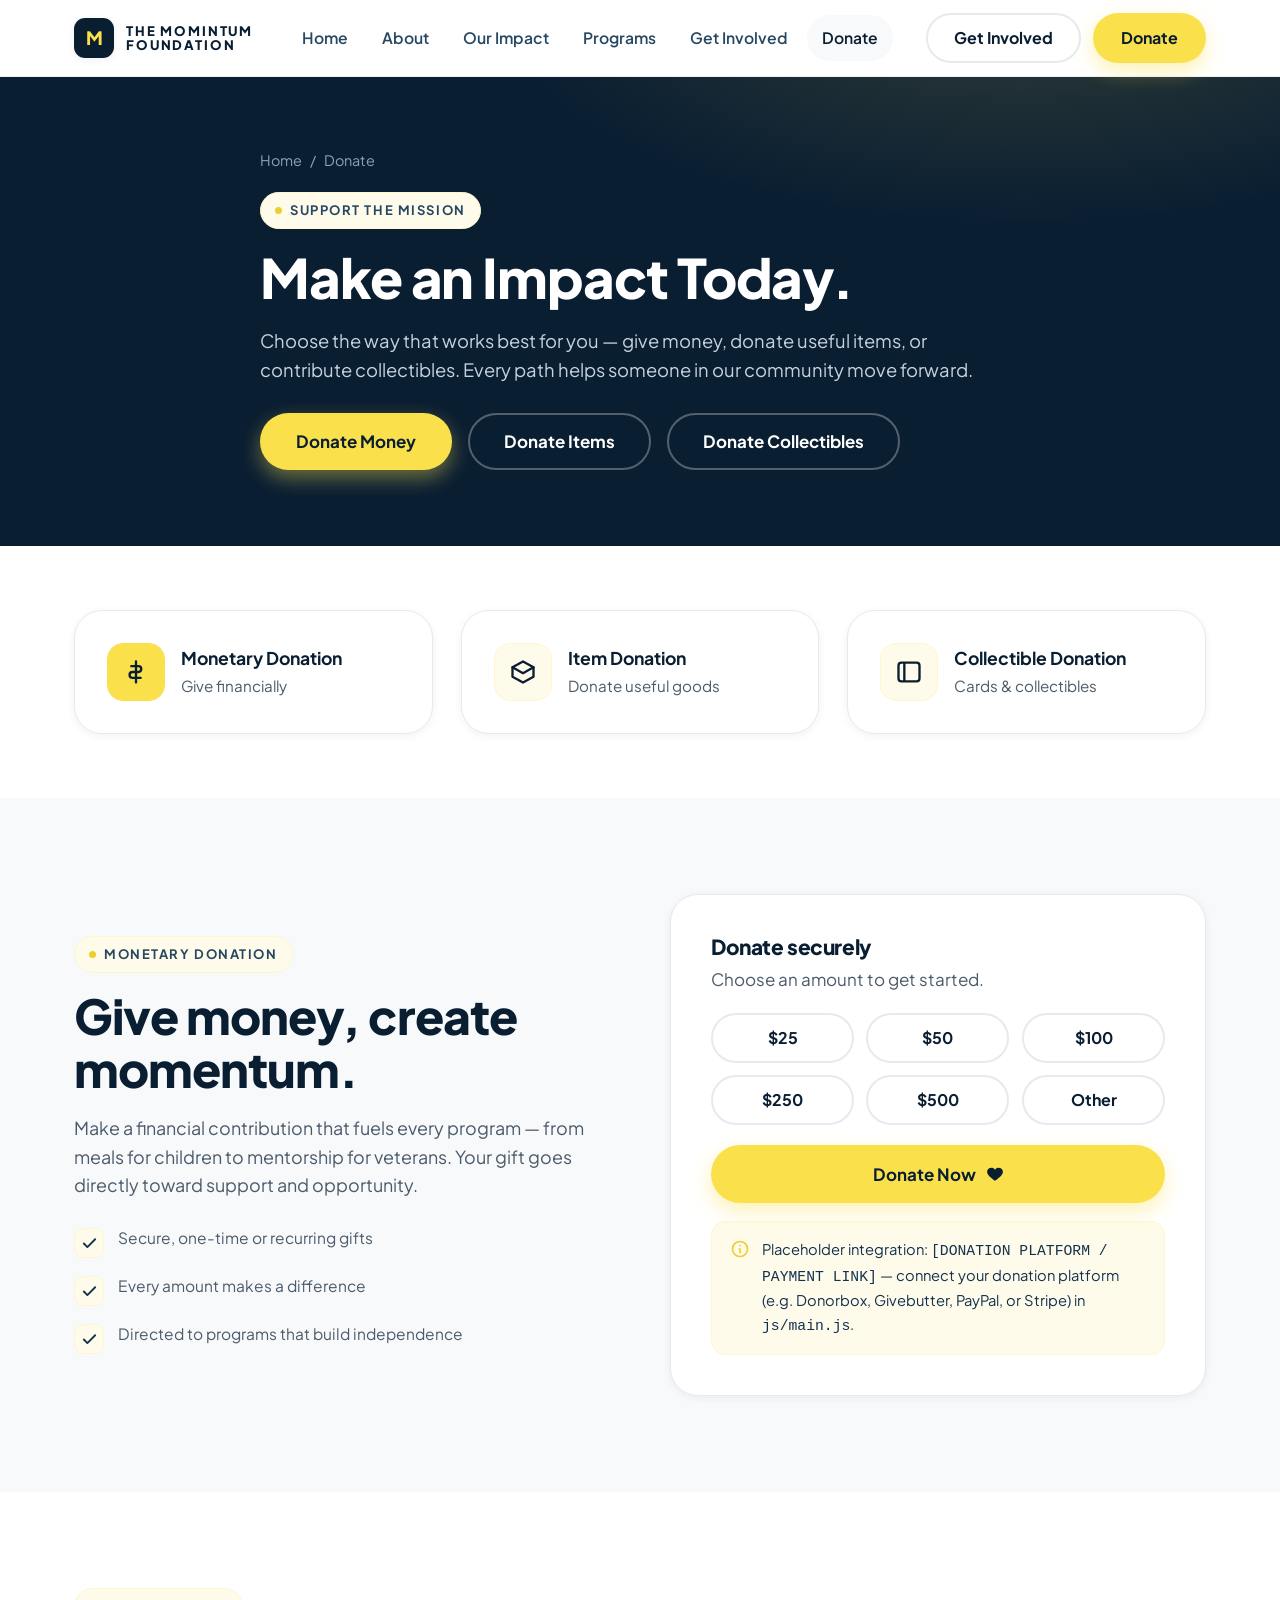
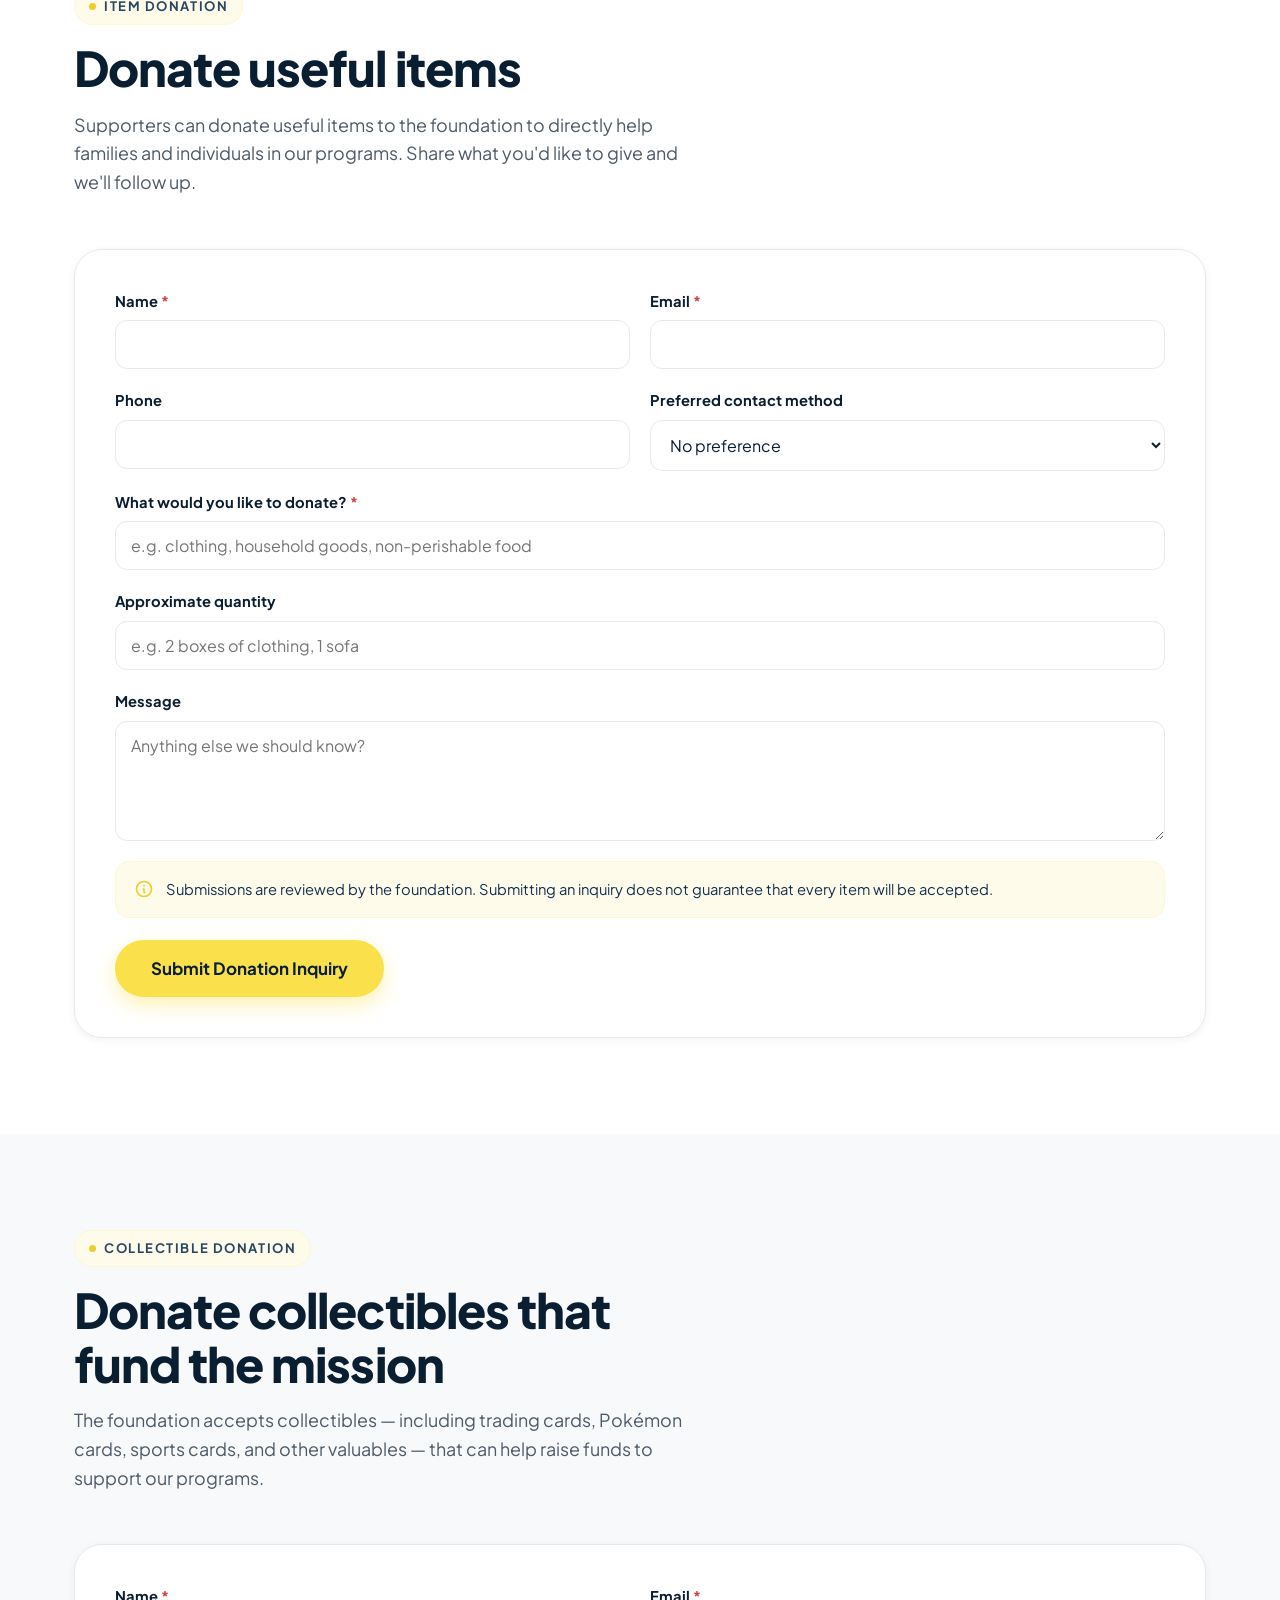
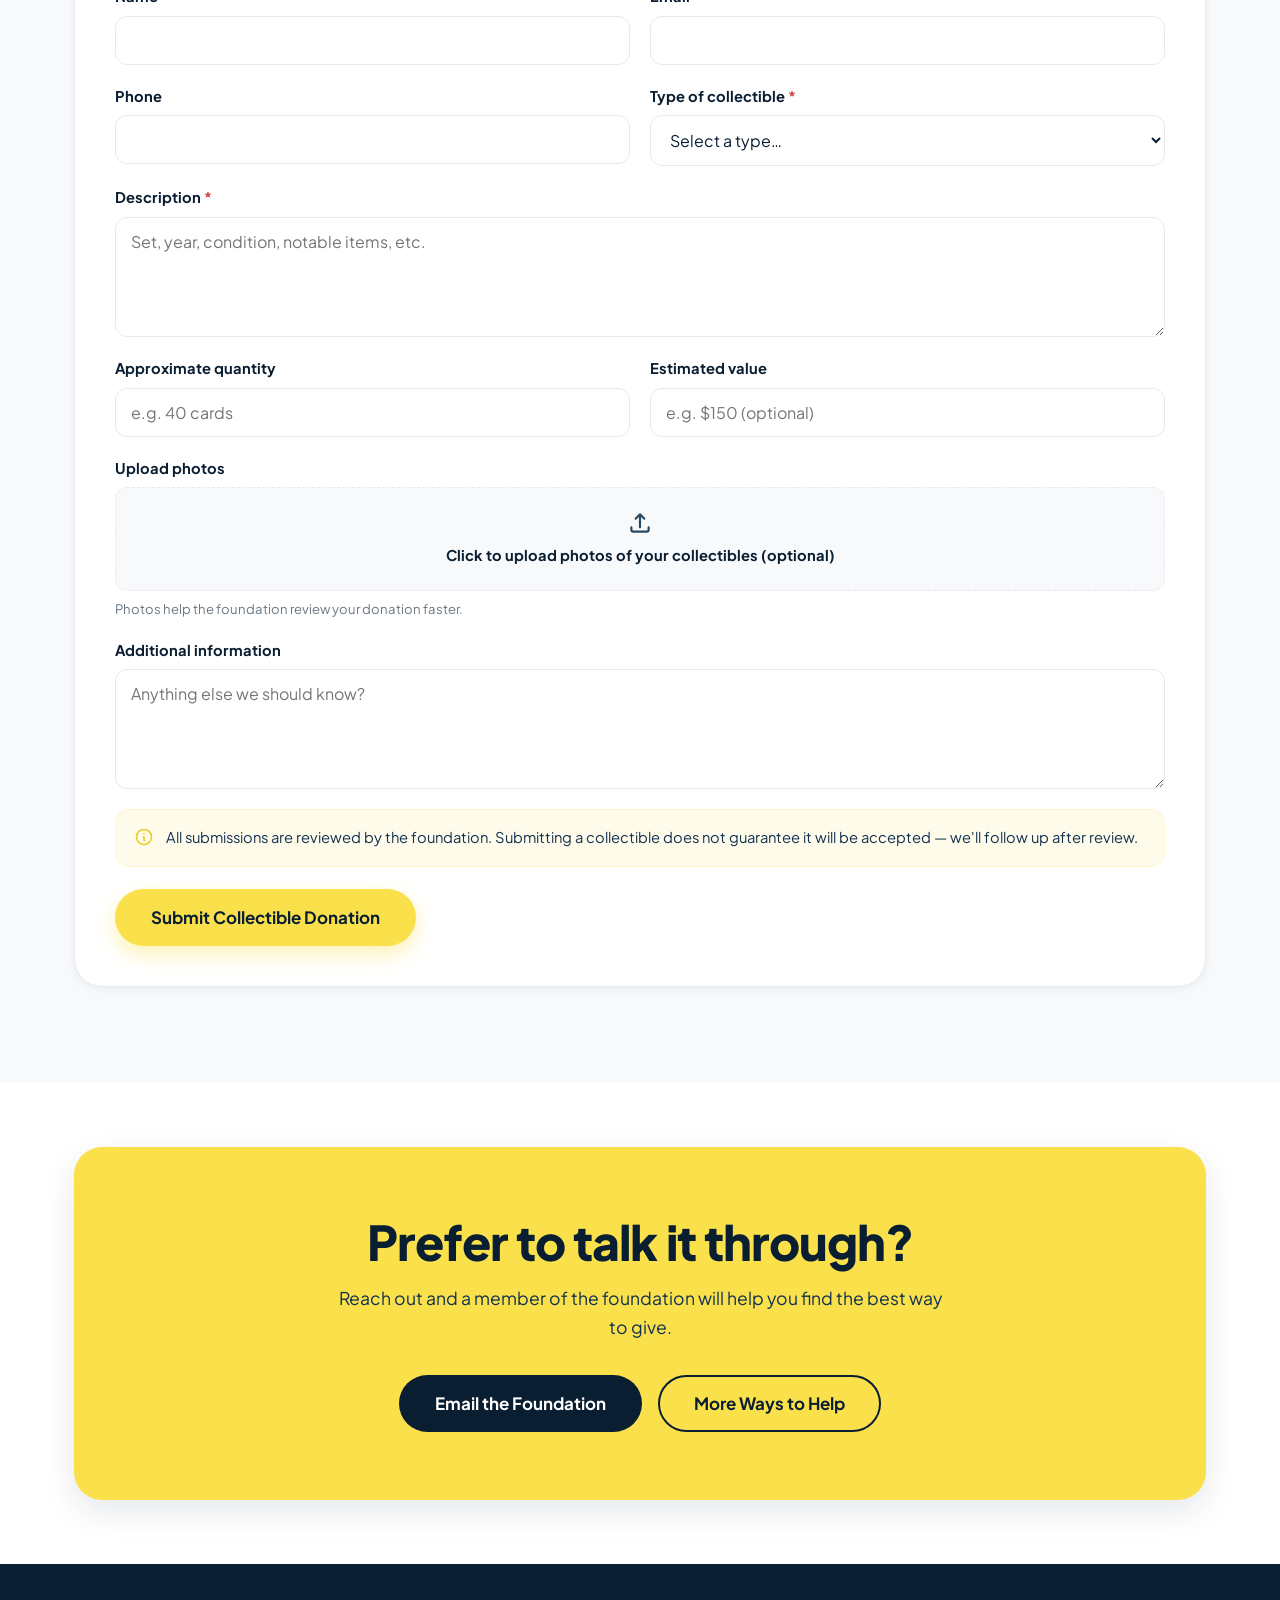
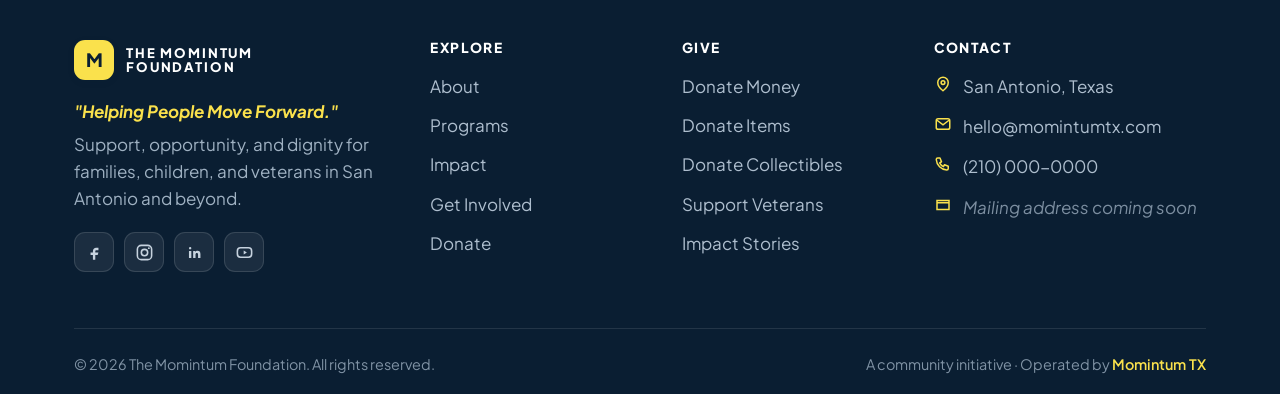
==== commit baae1fdc: "Remove impact stats strip below hero; repoint Our Impact nav to stories Co-Authored-By: Claude Opus " ====
--- a/donate.html
+++ b/donate.html
@@ -28,7 +28,7 @@
       <nav class="nav-links" aria-label="Primary">
         <a href="index.html">Home</a>
         <a href="index.html#about">About</a>
-        <a href="index.html#impact">Our Impact</a>
+        <a href="index.html#stories">Our Impact</a>
         <a href="index.html#programs">Programs</a>
         <a href="index.html#get-involved">Get Involved</a>
         <a href="donate.html" class="active">Donate</a>
@@ -45,7 +45,7 @@
   <div class="mobile-menu" id="mobile-menu">
     <a href="index.html">Home</a>
     <a href="index.html#about">About</a>
-    <a href="index.html#impact">Our Impact</a>
+    <a href="index.html#stories">Our Impact</a>
     <a href="index.html#programs">Programs</a>
     <a href="index.html#get-involved">Get Involved</a>
     <a href="donate.html">Donate</a>
@@ -235,7 +235,7 @@
           <ul class="footer-links">
             <li><a href="index.html#about">About</a></li>
             <li><a href="index.html#programs">Programs</a></li>
-            <li><a href="index.html#impact">Impact</a></li>
+            <li><a href="index.html#stories">Impact</a></li>
             <li><a href="index.html#get-involved">Get Involved</a></li>
             <li><a href="donate.html">Donate</a></li>
           </ul>
--- a/css/styles.css
+++ b/css/styles.css
@@ -238,35 +238,60 @@
    HERO
    ============================================================ */
 .hero { position: relative; overflow: hidden; background: var(--navy); color: #fff; }
+/* Two-tone split: navy (copy) on the left, yellow (photo) on the right */
 .hero::before {
-  content: ""; position: absolute; inset: 0;
-  background:
-    radial-gradient(1100px 520px at 82% -8%, rgba(250,225,76,0.20), transparent 60%),
-    radial-gradient(900px 480px at 8% 108%, rgba(39,72,99,0.55), transparent 60%);
-  pointer-events: none;
-}
-.hero-grid { position: relative; display: grid; grid-template-columns: 1.05fr 0.95fr; gap: 56px; align-items: center; padding: 84px 0 92px; }
-.hero h1 { color: #fff; font-size: clamp(2.6rem, 5.6vw, 4.4rem); }
-.hero .lead { color: #C6D2DE; margin-top: 22px; max-width: 560px; font-size: 1.18rem; }
-.hero-cta { display: flex; flex-wrap: wrap; gap: 14px; margin-top: 34px; }
-.hero-trust { display: flex; flex-wrap: wrap; gap: 22px; margin-top: 34px; color: #9FB1C2; font-size: 0.92rem; }
-.hero-trust span { display: inline-flex; align-items: center; gap: 8px; }
-.hero-trust svg { width: 17px; height: 17px; color: var(--yellow); }
-
-.hero-visual { position: relative; }
-.hero-media { border-radius: var(--radius-lg); overflow: hidden; box-shadow: var(--shadow-lg); aspect-ratio: 4/5; background: #12314f; }
-.hero-media img { width: 100%; height: 100%; object-fit: cover; }
-.hero-float {
-  position: absolute; background: #fff; color: var(--navy); border-radius: var(--radius);
-  padding: 16px 18px; box-shadow: var(--shadow-lg); display: flex; align-items: center; gap: 13px;
-}
-.hero-float .fi { width: 42px; height: 42px; border-radius: 12px; background: var(--yellow); display: grid; place-items: center; flex-shrink: 0; }
-.hero-float .fi svg { width: 22px; height: 22px; color: var(--navy); }
-.hero-float .ft { font-size: 0.78rem; color: var(--muted-2); font-weight: 600; }
-.hero-float .fn { font-size: 1.15rem; font-weight: 800; color: var(--navy); }
-.hero-float.f1 { bottom: 26px; left: -26px; }
-.hero-float.f2 { top: 26px; right: -22px; }
-.hero-blob { position: absolute; width: 116%; height: 116%; top: -8%; left: -8%; z-index: -1; }
+  content: ""; position: absolute; top: 0; bottom: 0; left: 50%; right: 0;
+  background: var(--yellow); pointer-events: none;
+}
+.hero-grid { position: relative; z-index: 1; display: grid; grid-template-columns: 1fr 1fr; gap: 48px; align-items: center; padding: 72px 0 78px; }
+
+/* Left column — copy */
+.hero-eyebrow {
+  display: inline-block; font-size: 0.82rem; font-weight: 700; letter-spacing: 0.24em;
+  text-transform: uppercase; color: #A9BACB;
+}
+.hero-serif {
+  font-family: "Fraunces", "Plus Jakarta Sans", Georgia, serif;
+  color: #fff; font-weight: 600; letter-spacing: -0.01em; line-height: 1.04;
+  font-size: clamp(2.6rem, 5.6vw, 4.5rem); margin-top: 22px;
+}
+.hero-serif .hero-accent { display: block; }
+.hero-nowrap { white-space: nowrap; }
+.hero-underline { position: relative; display: inline-block; }
+.hero-underline .ul { position: absolute; left: -2%; bottom: -0.24em; width: 104%; height: 0.4em; overflow: visible; }
+.hero-underline .ul path { stroke: var(--yellow); stroke-width: 6; fill: none; stroke-linecap: round; }
+.spark { position: absolute; top: -0.42em; right: -0.62em; width: 0.5em; height: 0.5em; color: var(--yellow); }
+.spark svg { width: 100%; height: 100%; }
+.hero-sub { color: #C6D2DE; margin-top: 26px; max-width: 460px; font-size: 1.08rem; line-height: 1.6; }
+.hero-cta { display: flex; flex-wrap: wrap; align-items: center; gap: 16px; margin-top: 34px; }
+.hero-play {
+  display: inline-flex; align-items: center; gap: 12px; font-weight: 700; font-size: 0.86rem;
+  letter-spacing: 0.14em; text-transform: uppercase; color: #fff; transition: color .18s ease;
+}
+.hero-play-ic {
+  width: 42px; height: 42px; border-radius: 50%; display: grid; place-items: center; flex-shrink: 0;
+  border: 2px solid rgba(255,255,255,0.35); color: #fff; transition: all .2s ease;
+}
+.hero-play-ic svg { width: 15px; height: 15px; margin-left: 2px; }
+.hero-play:hover .hero-play-ic { border-color: var(--yellow); background: var(--yellow); color: var(--navy); transform: scale(1.06); }
+.hero-play:hover { color: var(--yellow); }
+
+/* Right column — photo on yellow */
+.hero-visual { position: relative; display: flex; justify-content: center; }
+.hero-photo {
+  position: relative; z-index: 2; width: 100%; max-width: 470px; aspect-ratio: 5/4;
+  border-radius: 64px 22px 64px 22px; overflow: hidden;
+  box-shadow: 0 30px 60px rgba(10,30,50,0.30); border: 6px solid #fff;
+}
+.hero-photo img { width: 100%; height: 100%; object-fit: cover; }
+.starburst {
+  position: absolute; z-index: 3; right: -14px; bottom: -22px; width: 120px; height: 120px; border-radius: 50%;
+  background: repeating-conic-gradient(var(--navy) 0deg 1.4deg, transparent 1.4deg 8deg);
+  -webkit-mask: radial-gradient(circle, transparent 30%, #000 31%);
+  mask: radial-gradient(circle, transparent 30%, #000 31%);
+}
+.hero-aster { position: absolute; z-index: 3; color: var(--navy); font-size: 1.6rem; line-height: 1; opacity: 0.9; }
+.hero-aster-1 { top: -6px; left: 8%; }
 
 /* ============================================================
    IMPACT STRIP
@@ -488,13 +513,17 @@
    RESPONSIVE
    ============================================================ */
 @media (max-width: 1024px) {
-  .hero-grid { grid-template-columns: 1fr; gap: 44px; padding: 60px 0 70px; }
-  .hero-visual { max-width: 460px; }
+  .hero-grid { gap: 32px; padding: 56px 0 64px; }
   .grid-4 { grid-template-columns: repeat(2, 1fr); }
   .footer-grid { grid-template-columns: 1fr 1fr; gap: 36px; }
   .partner-card { grid-template-columns: 1fr; gap: 26px; }
 }
 @media (max-width: 860px) {
+  /* Hero stacks; drop the yellow split panel and let the photo sit below */
+  .hero::before { display: none; }
+  .hero-grid { grid-template-columns: 1fr; gap: 40px; padding: 52px 0 60px; }
+  .hero-visual { max-width: 470px; }
+  .hero-sub { max-width: 520px; }
   .nav-links { display: none; }
   .nav-cta .btn-desktop-hide { display: none; }
   .hamburger { display: block; }
@@ -512,8 +541,9 @@
   body { font-size: 16px; }
   .container { padding-inline: 18px; }
   .grid-2, .grid-4 { grid-template-columns: 1fr; }
-  .hero-cta .btn, .cta-banner .btn { width: 100%; }
-  .hero-float { display: none; }
+  .cta-banner .btn { width: 100%; }
+  .hero-cta .btn-primary { width: 100%; text-align: center; }
+  .starburst { width: 92px; height: 92px; right: -6px; bottom: -14px; }
   .footer-grid { grid-template-columns: 1fr; }
   .card { padding: 26px; }
   .impact-grid { grid-template-columns: repeat(2, 1fr); }
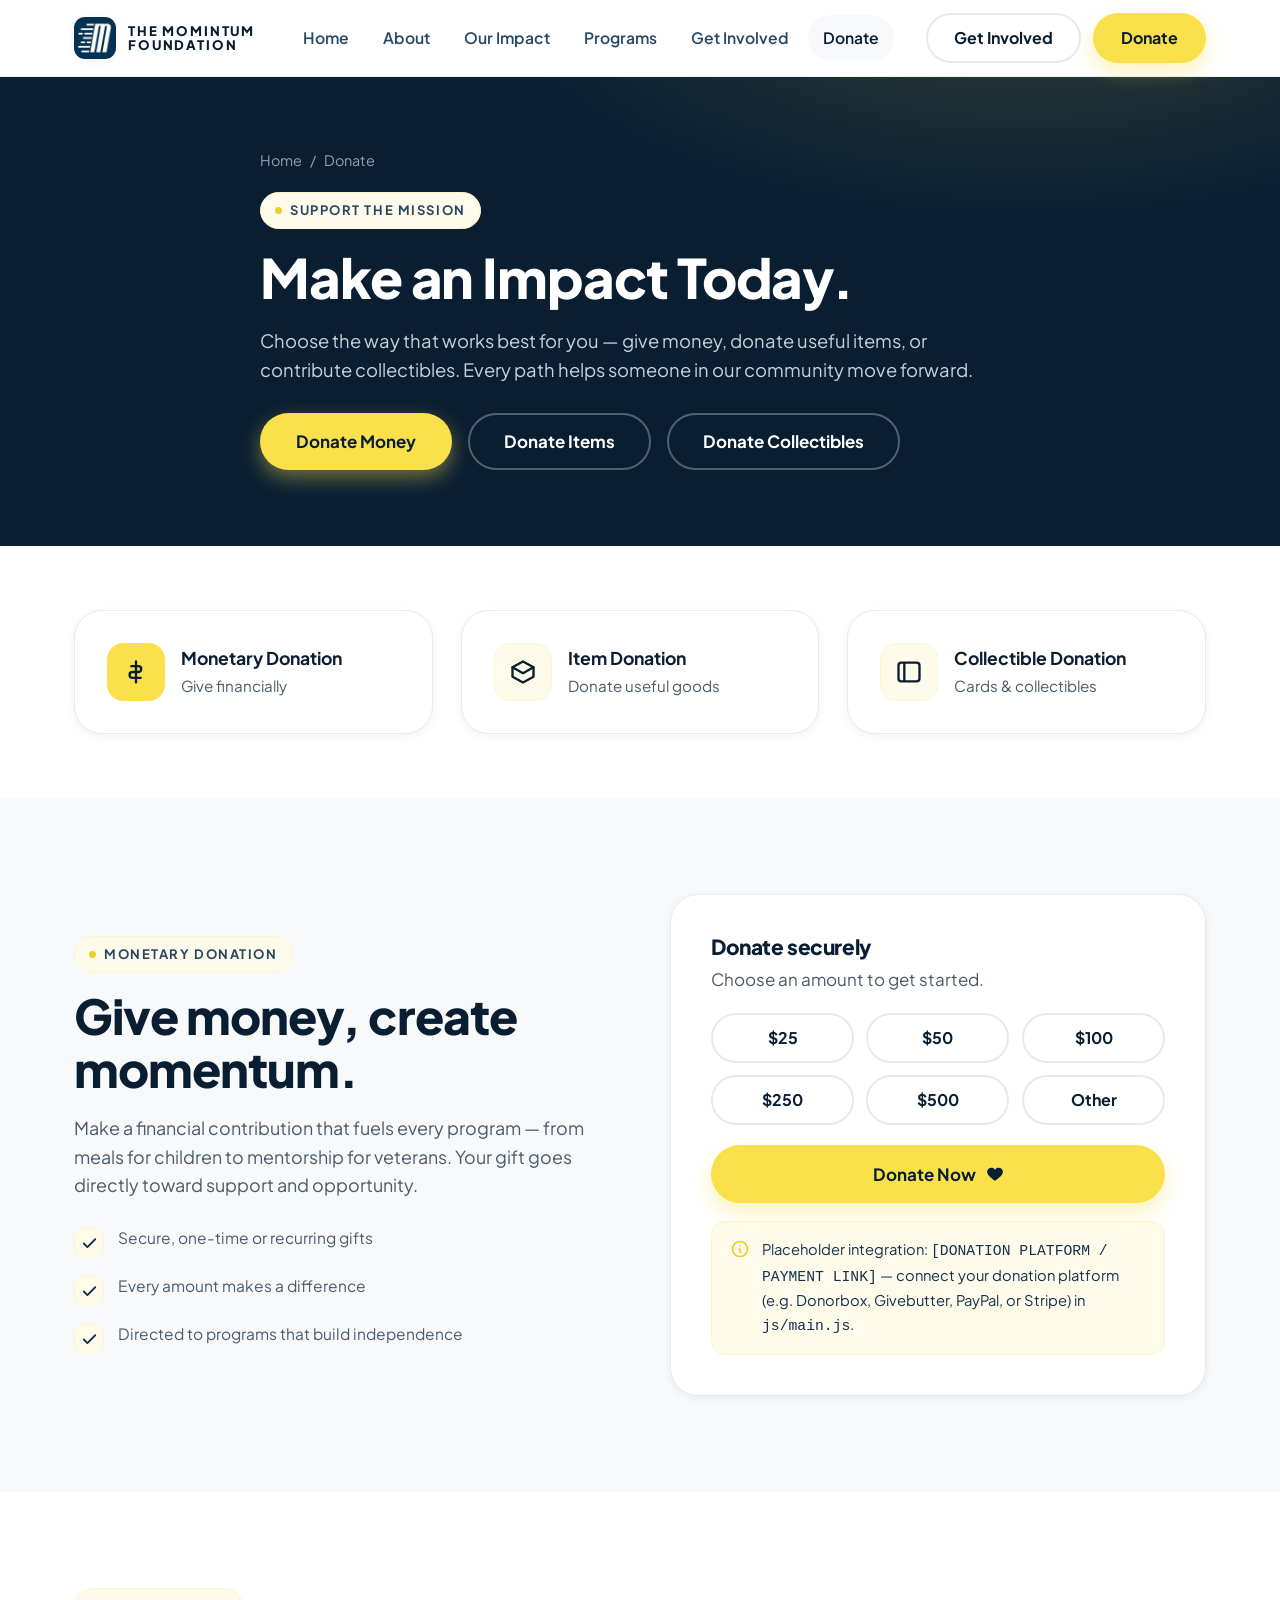
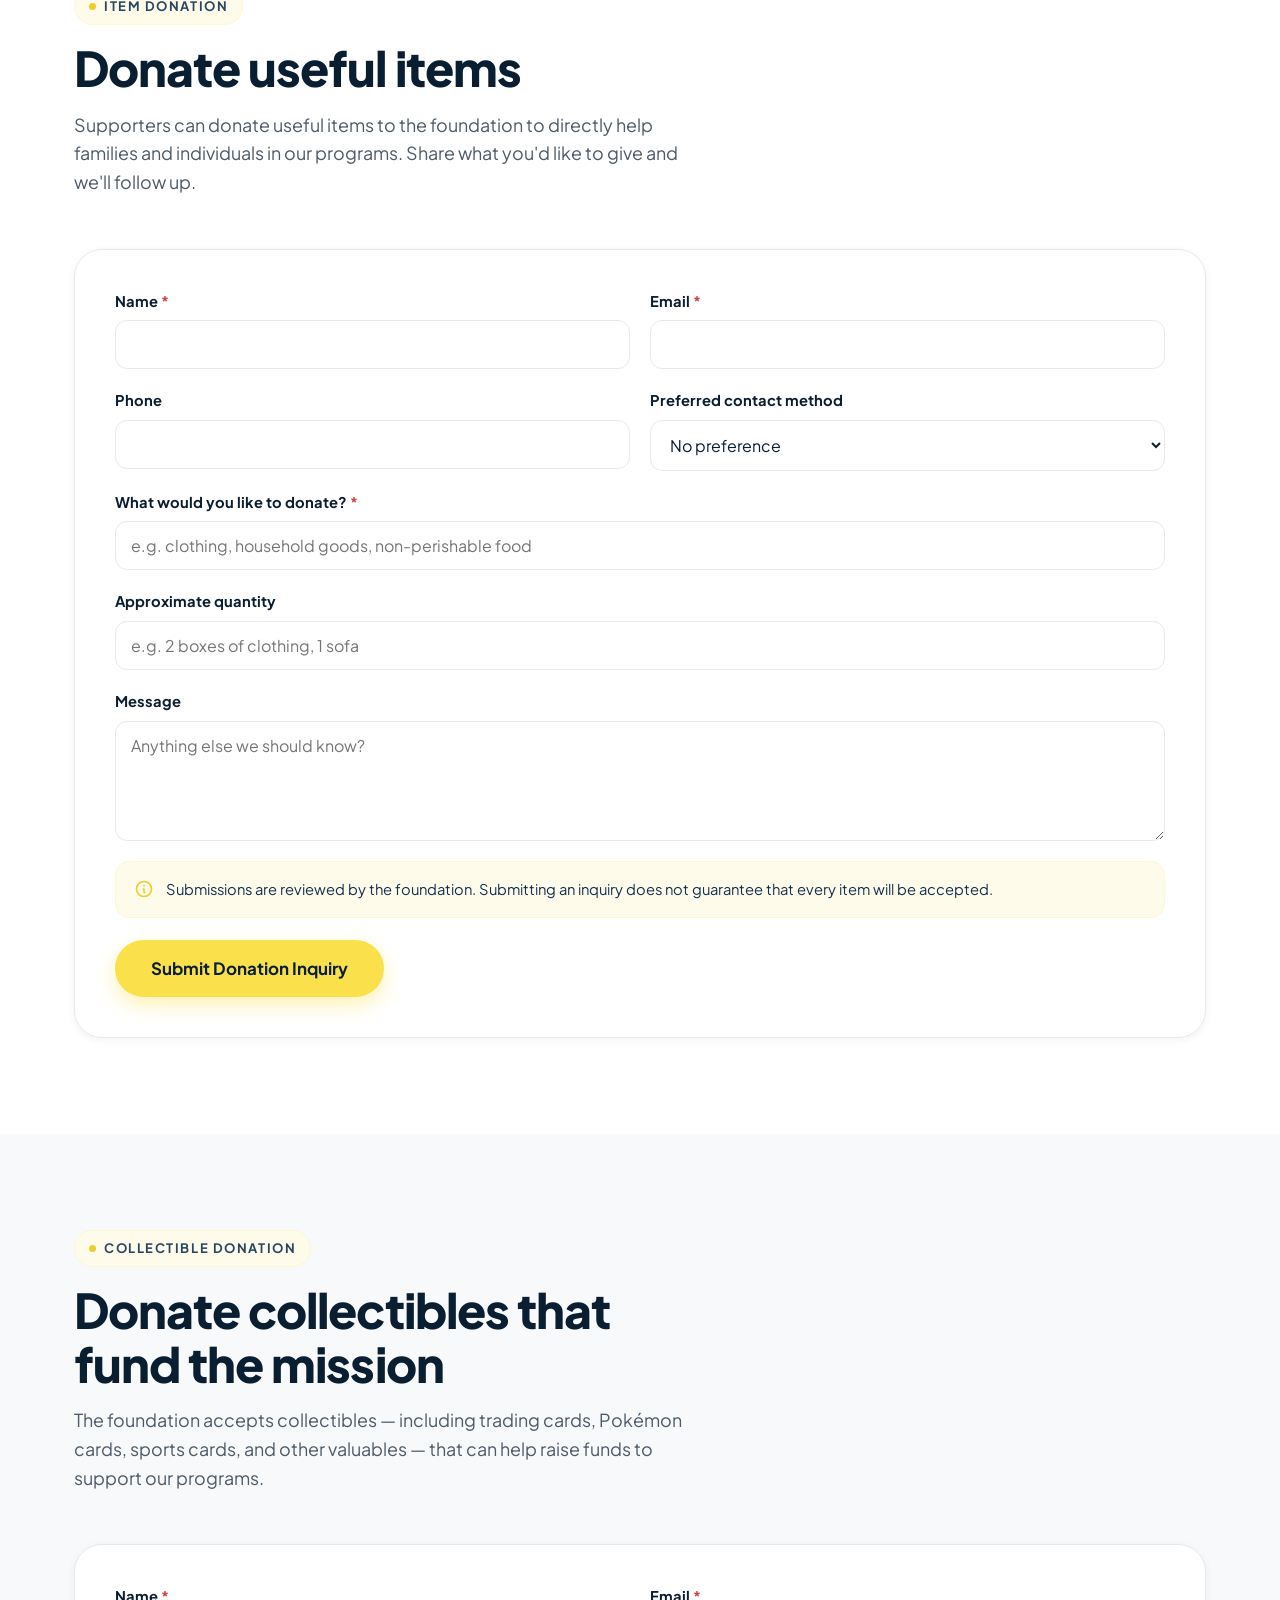
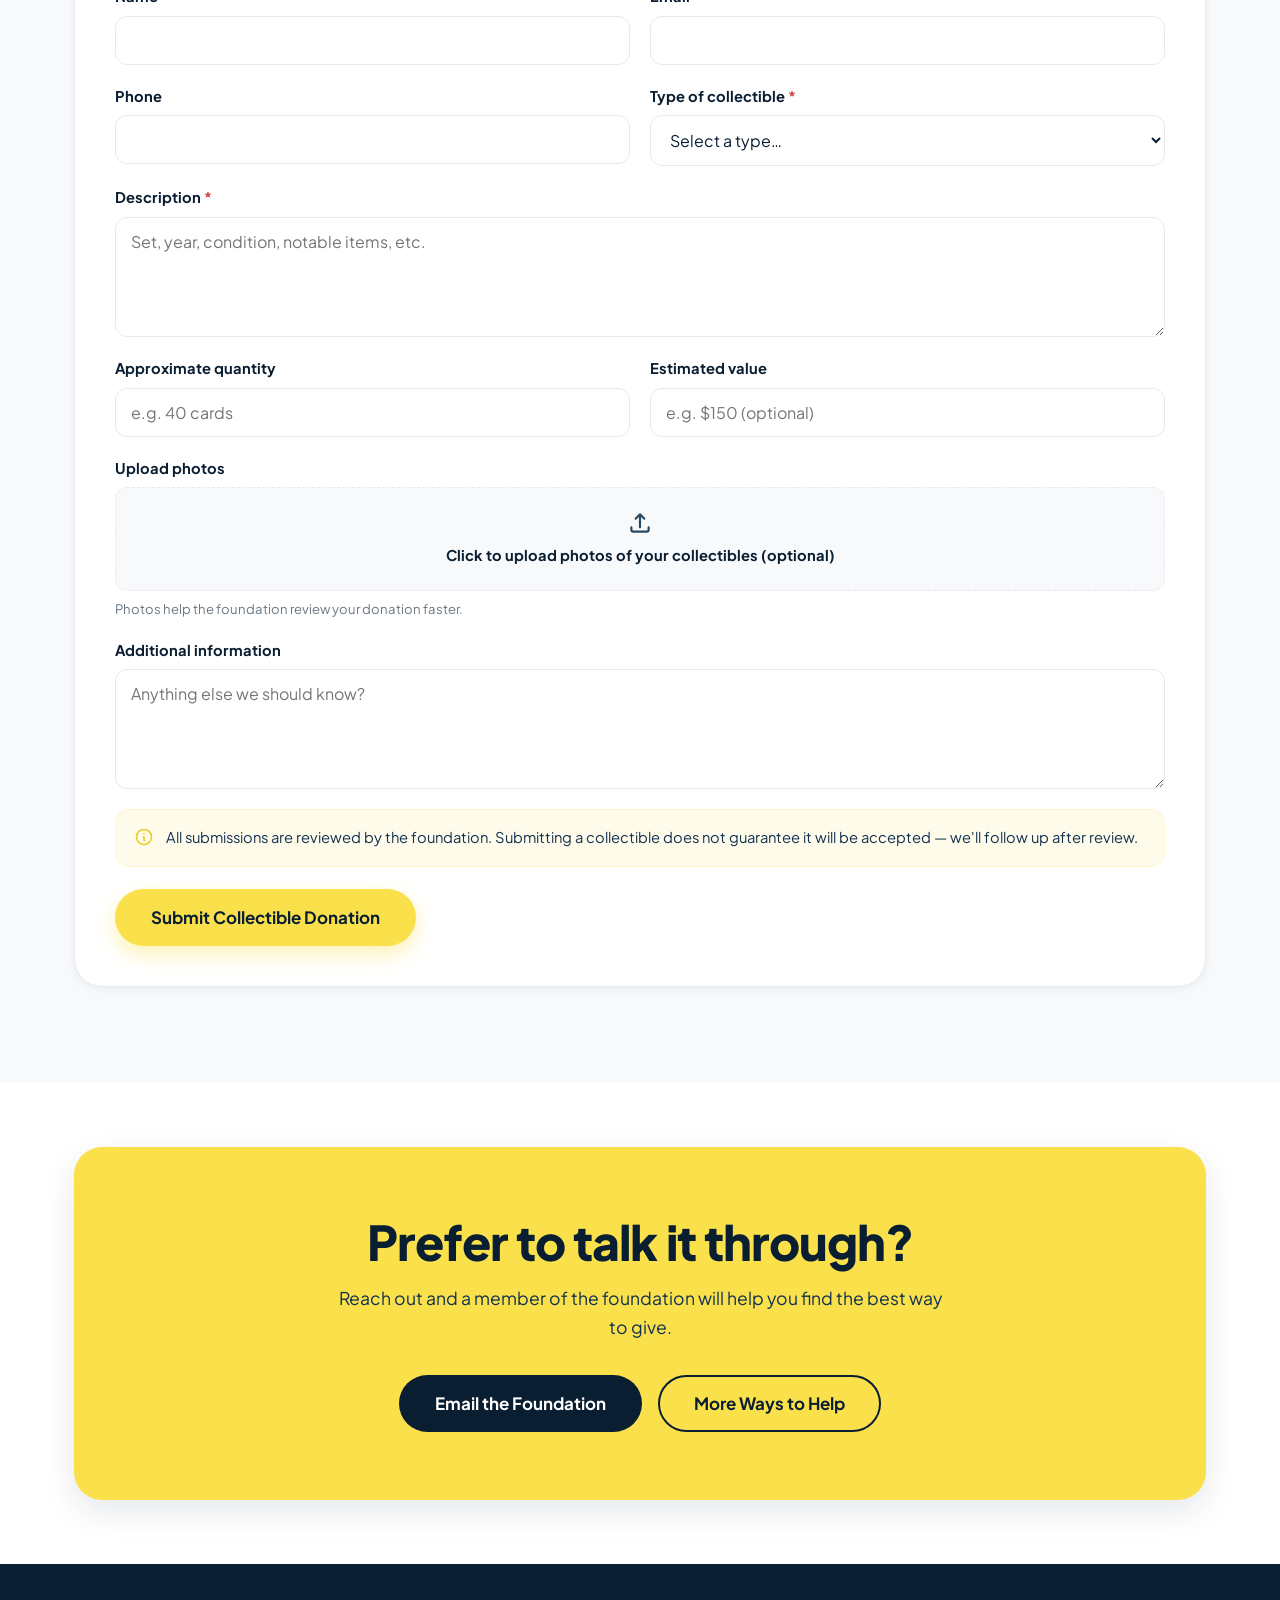
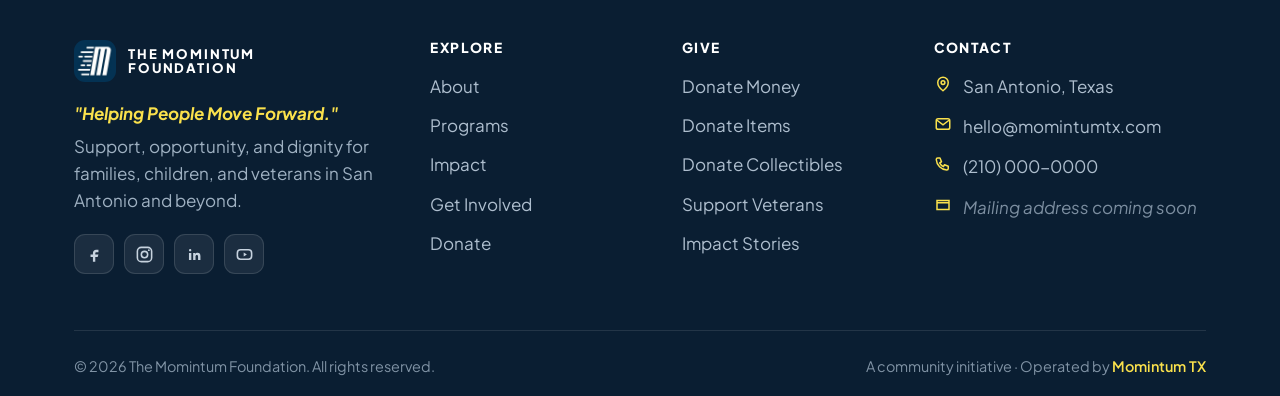
==== commit c5a8fc60: "Add Momintum logo to navbar, footer, and favicon/touch icon Co-Authored-By: Claude Opus 4.8 <noreply" ====
--- a/donate.html
+++ b/donate.html
@@ -6,7 +6,8 @@
   <title>Donate — The Momintum Foundation</title>
   <meta name="description" content="Make an impact today. Give money, donate items, or contribute collectibles to support families, children, and veterans through The Momintum Foundation in San Antonio, Texas." />
   <meta name="theme-color" content="#0A1E32" />
-  <link rel="icon" href="data:image/svg+xml,%3Csvg xmlns='http://www.w3.org/2000/svg' viewBox='0 0 40 40'%3E%3Crect width='40' height='40' rx='9' fill='%230A1E32'/%3E%3Ctext x='20' y='28' font-family='Arial' font-size='22' font-weight='900' fill='%23FAE14C' text-anchor='middle'%3EM%3C/text%3E%3C/svg%3E" />
+  <link rel="icon" type="image/png" href="assets/logo.png" />
+  <link rel="apple-touch-icon" href="assets/apple-touch-icon.png" />
   <link rel="preconnect" href="https://fonts.googleapis.com" />
   <link rel="preconnect" href="https://fonts.gstatic.com" crossorigin />
   <link href="https://fonts.googleapis.com/css2?family=Plus+Jakarta+Sans:wght@400;500;600;700;800&display=swap" rel="stylesheet" />
@@ -19,7 +20,7 @@
   <header class="nav" id="top">
     <div class="container nav-inner">
       <a class="brand" href="index.html" aria-label="The Momintum Foundation — home">
-        <span class="brand-mark" aria-hidden="true">M</span>
+        <img class="brand-logo" src="assets/logo.png" alt="" aria-hidden="true" width="42" height="42" />
         <span class="brand-text">
           <span class="t1">THE MOMINTUM</span>
           <span class="t2">FOUNDATION</span>
@@ -216,7 +217,7 @@
       <div class="footer-grid">
         <div class="footer-brand">
           <a class="brand" href="index.html" aria-label="The Momintum Foundation — home">
-            <span class="brand-mark" aria-hidden="true">M</span>
+            <img class="brand-logo" src="assets/logo.png" alt="" aria-hidden="true" width="42" height="42" />
             <span class="brand-text"><span class="t1">THE MOMINTUM</span><span class="t2">FOUNDATION</span></span>
           </a>
           <div class="footer-tagline">
--- a/css/styles.css
+++ b/css/styles.css
@@ -195,6 +195,8 @@
   display: grid; place-items: center; font-weight: 900; font-size: 1.15rem;
   box-shadow: var(--shadow-sm);
 }
+.brand-logo { width: 42px; height: 42px; border-radius: 11px; object-fit: cover; display: block; flex-shrink: 0; box-shadow: var(--shadow-sm); }
+.footer .brand-logo { box-shadow: none; }
 .brand-text { display: flex; flex-direction: column; line-height: 1.05; }
 .brand-text .t1 { font-weight: 800; font-size: 0.82rem; letter-spacing: 0.14em; color: var(--navy); }
 .brand-text .t2 { font-weight: 800; font-size: 0.82rem; letter-spacing: 0.14em; color: var(--navy); }
@@ -237,15 +239,20 @@
 /* ============================================================
    HERO
    ============================================================ */
+/* Full two-tone hero: navy (copy) fills the left, yellow fills the right,
+   edge-to-edge with no gaps. The photo is large and overlaps the divide. */
 .hero { position: relative; overflow: hidden; background: var(--navy); color: #fff; }
-/* Two-tone split: navy (copy) on the left, yellow (photo) on the right */
 .hero::before {
   content: ""; position: absolute; top: 0; bottom: 0; left: 50%; right: 0;
   background: var(--yellow); pointer-events: none;
 }
-.hero-grid { position: relative; z-index: 1; display: grid; grid-template-columns: 1fr 1fr; gap: 48px; align-items: center; padding: 72px 0 78px; }
-
-/* Left column — copy */
+.hero-grid {
+  position: relative; z-index: 1; display: grid; grid-template-columns: 1fr 1fr;
+  align-items: stretch; min-height: calc(100vh - var(--nav-h)); column-gap: 0;
+}
+
+/* Left column — copy (sits on navy, vertically centered) */
+.hero-copy { align-self: center; padding: 64px 40px 64px 0; position: relative; z-index: 2; }
 .hero-eyebrow {
   display: inline-block; font-size: 0.82rem; font-weight: 700; letter-spacing: 0.24em;
   text-transform: uppercase; color: #A9BACB;
@@ -276,22 +283,22 @@
 .hero-play:hover .hero-play-ic { border-color: var(--yellow); background: var(--yellow); color: var(--navy); transform: scale(1.06); }
 .hero-play:hover { color: var(--yellow); }
 
-/* Right column — photo on yellow */
-.hero-visual { position: relative; display: flex; justify-content: center; }
+/* Right side — large photo that fills the height and overlaps onto the navy */
+.hero-visual { position: relative; }
 .hero-photo {
-  position: relative; z-index: 2; width: 100%; max-width: 470px; aspect-ratio: 5/4;
-  border-radius: 64px 22px 64px 22px; overflow: hidden;
-  box-shadow: 0 30px 60px rgba(10,30,50,0.30); border: 6px solid #fff;
+  position: absolute; z-index: 2; top: 46px; bottom: 46px; left: -5%; right: -4%;
+  border-radius: 30px; overflow: hidden;
+  box-shadow: 0 30px 70px rgba(0,0,0,0.34);
 }
 .hero-photo img { width: 100%; height: 100%; object-fit: cover; }
 .starburst {
-  position: absolute; z-index: 3; right: -14px; bottom: -22px; width: 120px; height: 120px; border-radius: 50%;
+  position: absolute; z-index: 1; right: -8px; bottom: 22px; width: 120px; height: 120px; border-radius: 50%;
   background: repeating-conic-gradient(var(--navy) 0deg 1.4deg, transparent 1.4deg 8deg);
   -webkit-mask: radial-gradient(circle, transparent 30%, #000 31%);
   mask: radial-gradient(circle, transparent 30%, #000 31%);
 }
 .hero-aster { position: absolute; z-index: 3; color: var(--navy); font-size: 1.6rem; line-height: 1; opacity: 0.9; }
-.hero-aster-1 { top: -6px; left: 8%; }
+.hero-aster-1 { top: 30px; right: 8%; }
 
 /* ============================================================
    IMPACT STRIP
@@ -513,17 +520,24 @@
    RESPONSIVE
    ============================================================ */
 @media (max-width: 1024px) {
-  .hero-grid { gap: 32px; padding: 56px 0 64px; }
+  .hero-grid { min-height: calc(100vh - var(--nav-h)); }
+  .hero-copy { padding: 40px 20px 40px 0; }
+  .hero-photo { left: 0; right: -3%; top: 36px; bottom: 36px; }
   .grid-4 { grid-template-columns: repeat(2, 1fr); }
   .footer-grid { grid-template-columns: 1fr 1fr; gap: 36px; }
   .partner-card { grid-template-columns: 1fr; gap: 26px; }
 }
 @media (max-width: 860px) {
-  /* Hero stacks; drop the yellow split panel and let the photo sit below */
+  /* Hero stacks; full navy panel, photo becomes a full-width card below */
   .hero::before { display: none; }
-  .hero-grid { grid-template-columns: 1fr; gap: 40px; padding: 52px 0 60px; }
-  .hero-visual { max-width: 470px; }
+  .hero-grid { grid-template-columns: 1fr; min-height: 0; gap: 40px; padding: 52px 0 60px; }
+  .hero-copy { align-self: auto; padding: 0; }
   .hero-sub { max-width: 520px; }
+  .hero-visual { min-height: 0; }
+  .hero-photo { position: relative; inset: auto; left: auto; right: auto; top: auto; bottom: auto;
+    width: 100%; max-width: 480px; aspect-ratio: 5/4; border-radius: 30px; }
+  .hero-aster { display: none; }
+  .starburst { right: 8px; bottom: -18px; }
   .nav-links { display: none; }
   .nav-cta .btn-desktop-hide { display: none; }
   .hamburger { display: block; }
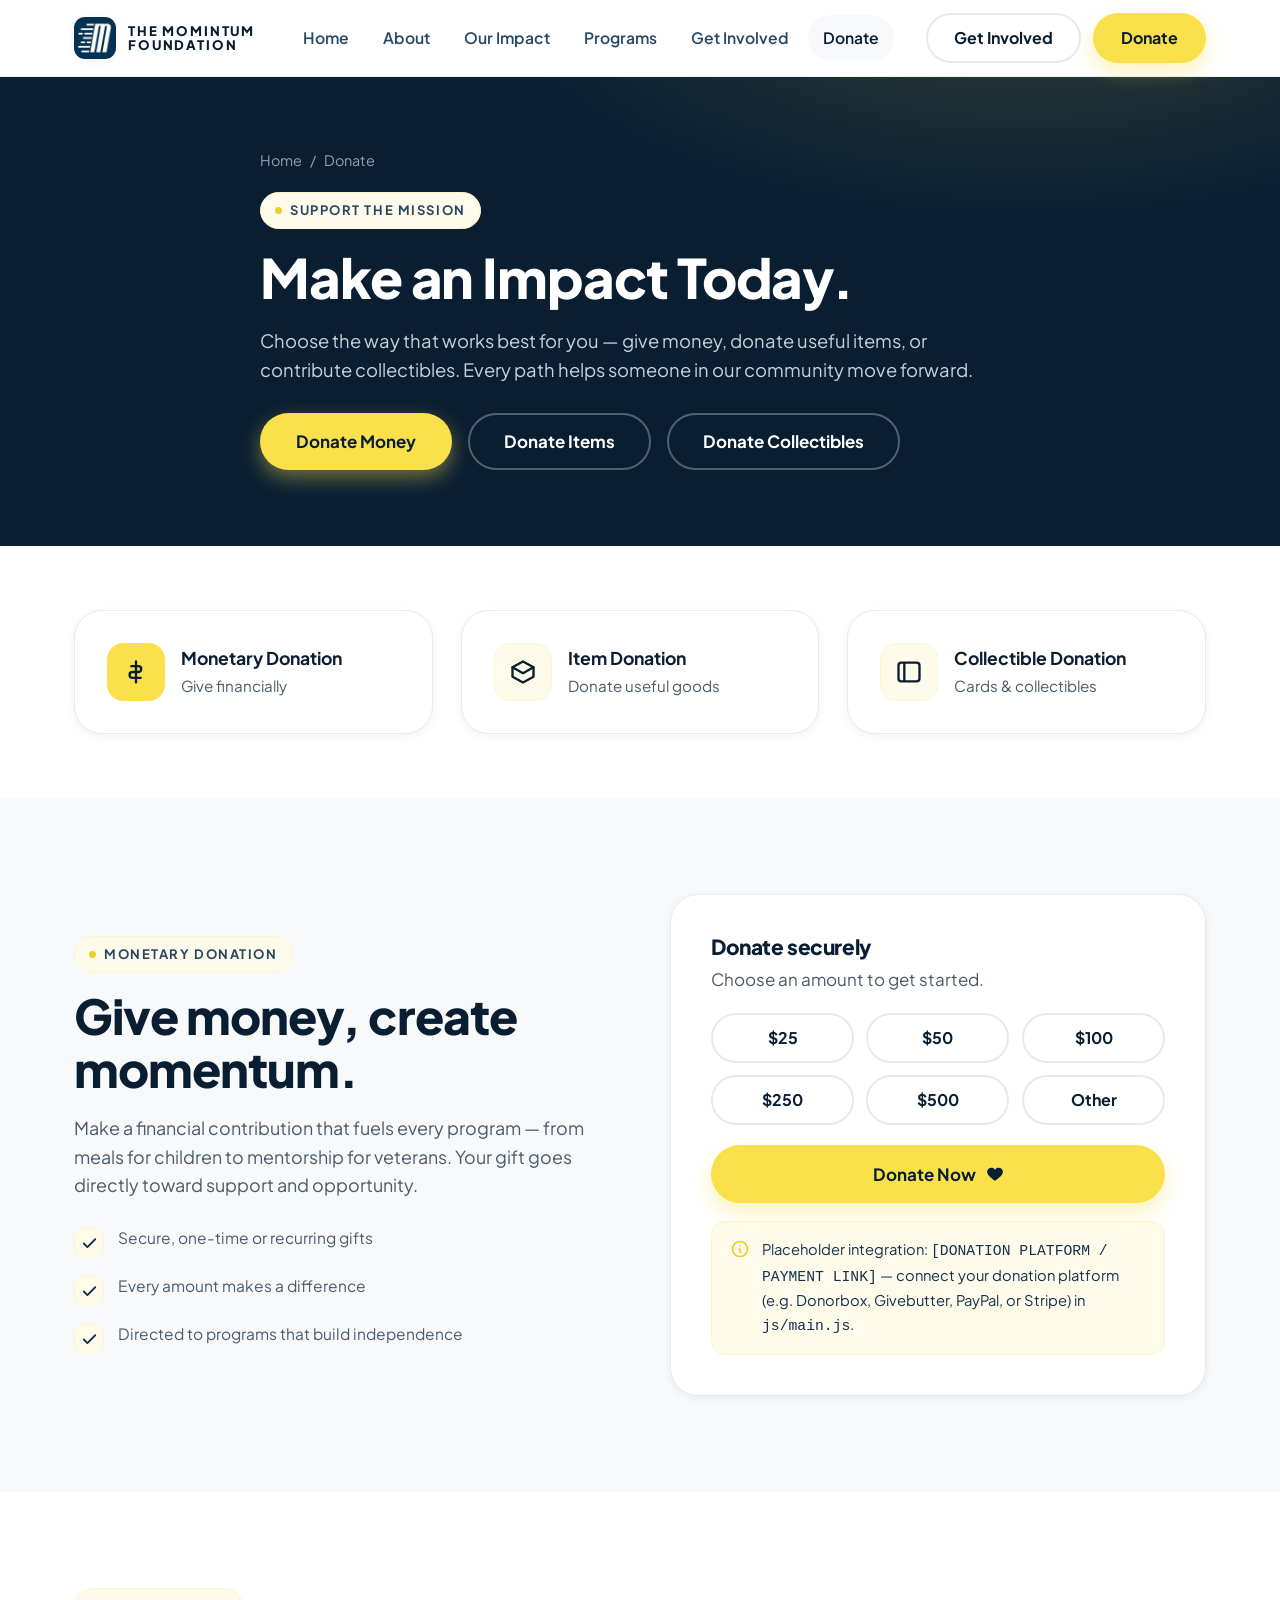
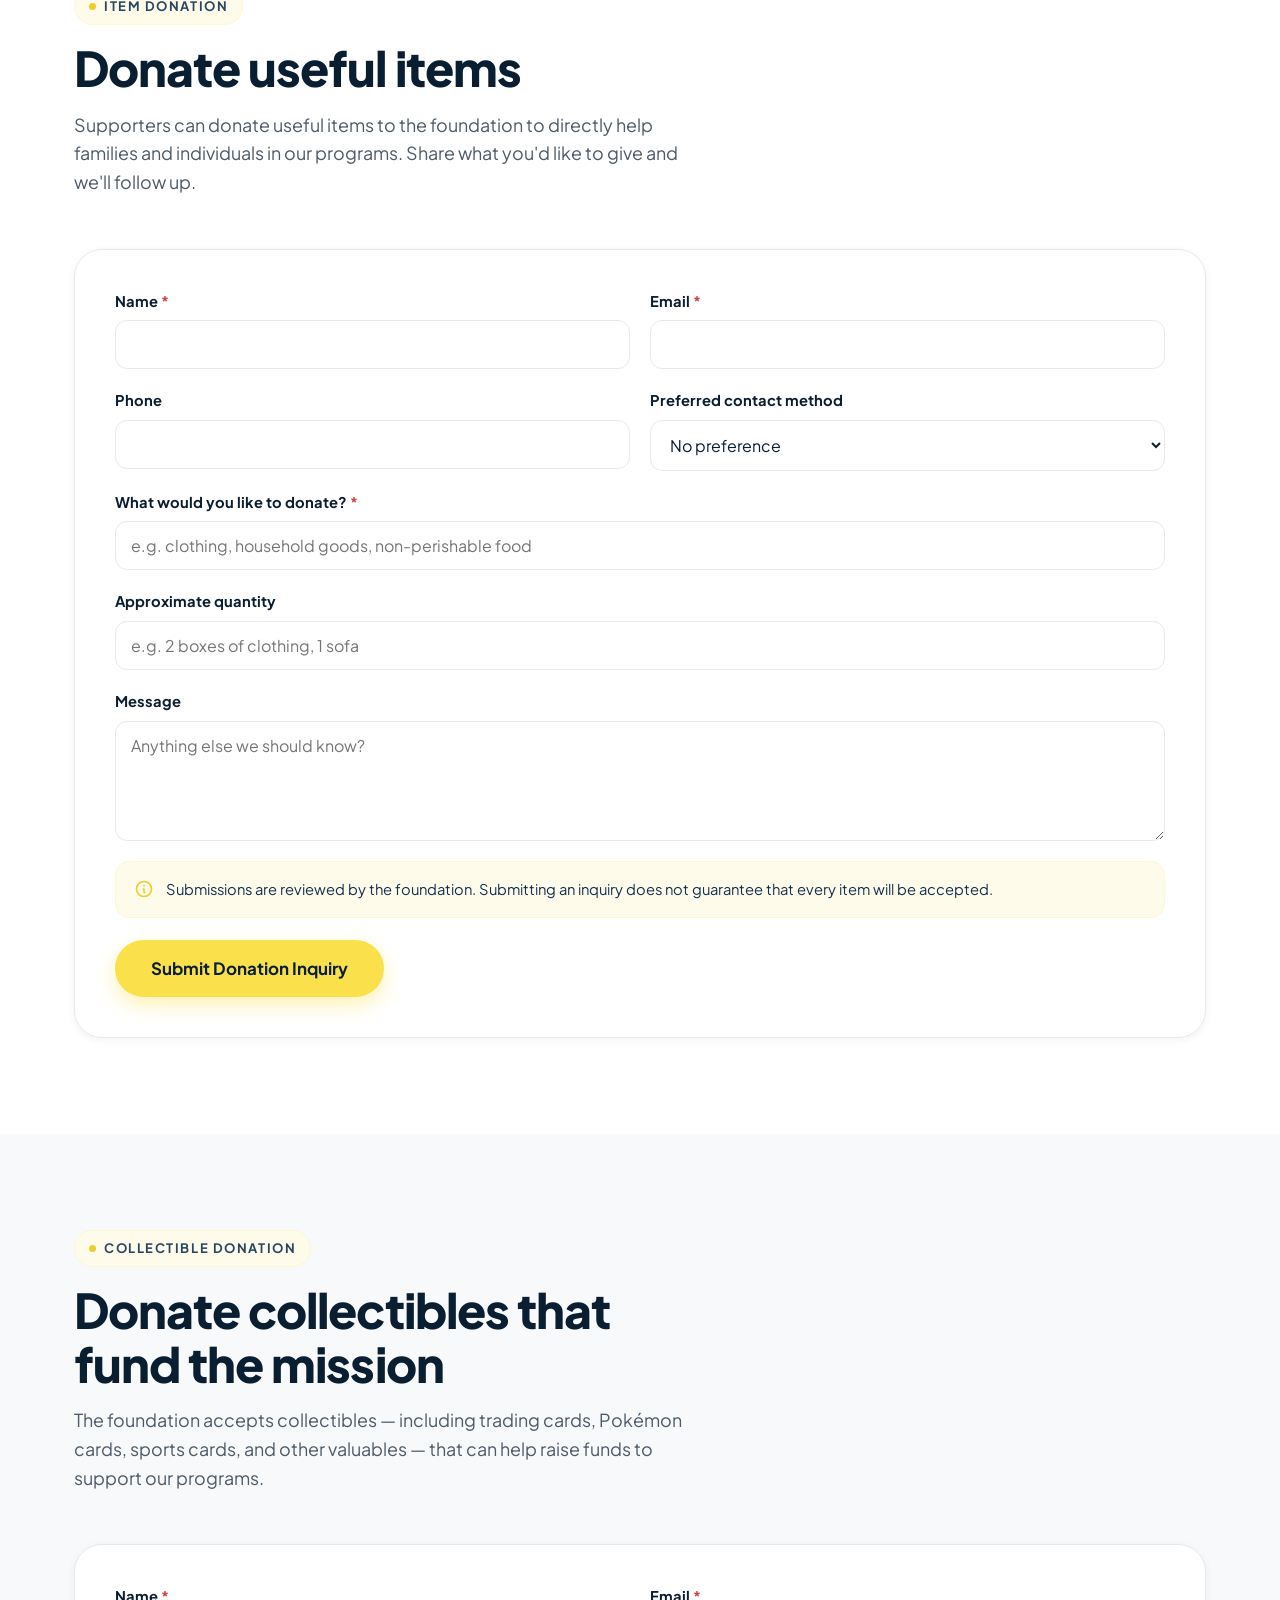
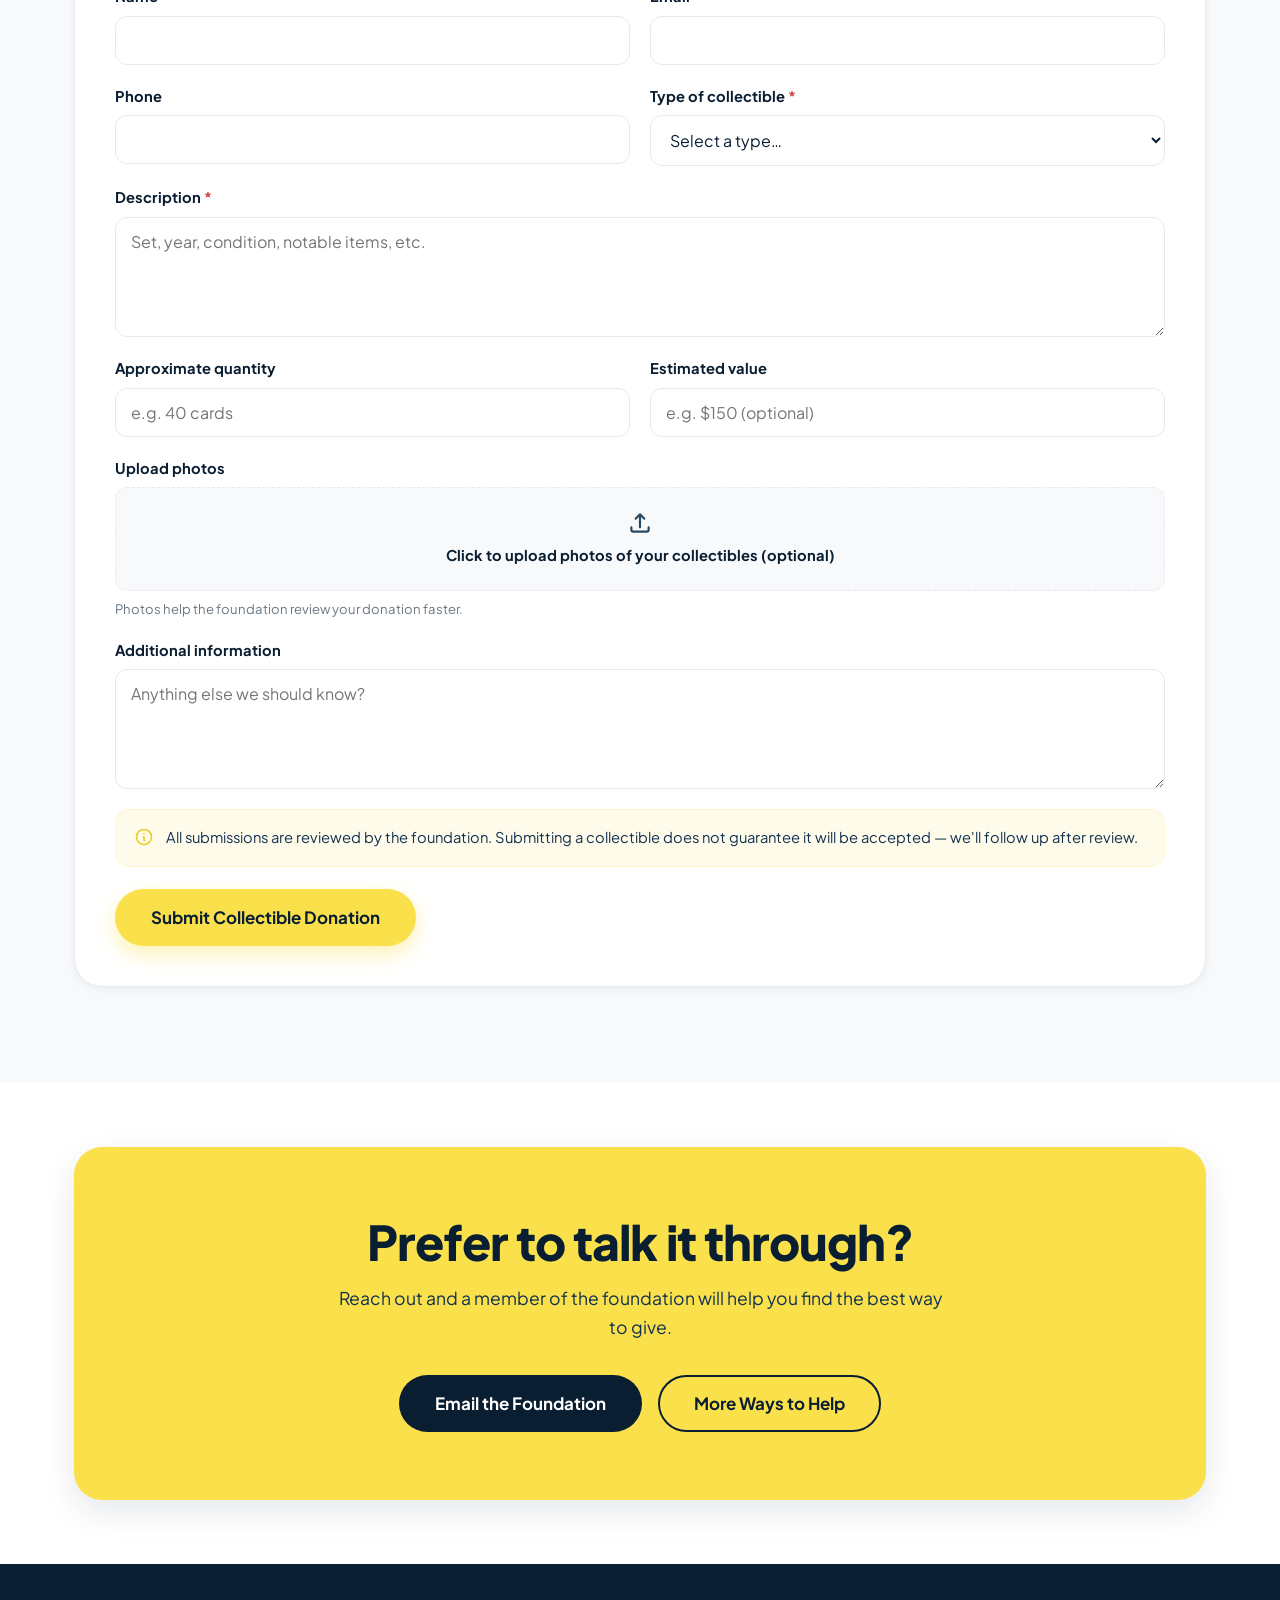
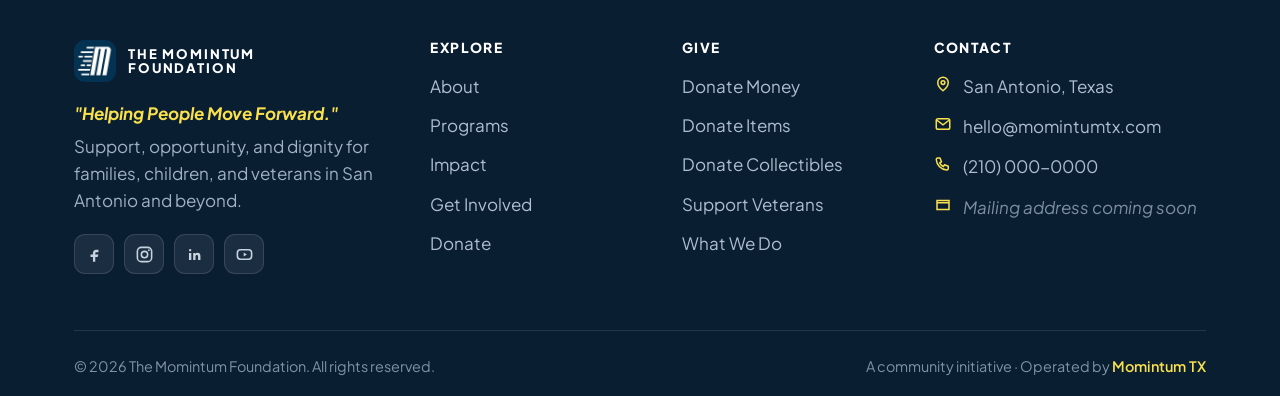
==== commit 83c134ea: "Remove Impact Stories (Real People. Real Momentum.) section; repoint links Co-Authored-By: Claude Op" ====
--- a/donate.html
+++ b/donate.html
@@ -29,7 +29,7 @@
       <nav class="nav-links" aria-label="Primary">
         <a href="index.html">Home</a>
         <a href="index.html#about">About</a>
-        <a href="index.html#stories">Our Impact</a>
+        <a href="index.html#programs">Our Impact</a>
         <a href="index.html#programs">Programs</a>
         <a href="index.html#get-involved">Get Involved</a>
         <a href="donate.html" class="active">Donate</a>
@@ -46,7 +46,7 @@
   <div class="mobile-menu" id="mobile-menu">
     <a href="index.html">Home</a>
     <a href="index.html#about">About</a>
-    <a href="index.html#stories">Our Impact</a>
+    <a href="index.html#programs">Our Impact</a>
     <a href="index.html#programs">Programs</a>
     <a href="index.html#get-involved">Get Involved</a>
     <a href="donate.html">Donate</a>
@@ -236,7 +236,7 @@
           <ul class="footer-links">
             <li><a href="index.html#about">About</a></li>
             <li><a href="index.html#programs">Programs</a></li>
-            <li><a href="index.html#stories">Impact</a></li>
+            <li><a href="index.html#programs">Impact</a></li>
             <li><a href="index.html#get-involved">Get Involved</a></li>
             <li><a href="donate.html">Donate</a></li>
           </ul>
@@ -248,7 +248,7 @@
             <li><a href="donate.html#items">Donate Items</a></li>
             <li><a href="donate.html#collectibles">Donate Collectibles</a></li>
             <li><a href="index.html#veterans">Support Veterans</a></li>
-            <li><a href="index.html#stories">Impact Stories</a></li>
+            <li><a href="index.html#programs">What We Do</a></li>
           </ul>
         </div>
         <div>
--- a/css/styles.css
+++ b/css/styles.css
@@ -517,6 +517,79 @@
 .reveal.d3 { transition-delay: .24s; }
 
 /* ============================================================
+   ENTREPRENEURSHIP — ascending step journey (navy)
+   ============================================================ */
+.journey-track {
+  position: relative; list-style: none; padding: 0; margin: 60px 0 0;
+  display: grid; grid-template-columns: repeat(3, 1fr); gap: 30px; align-items: start;
+}
+.journey-path { position: absolute; z-index: 0; top: 56px; left: 8%; width: 84%; height: 180px; pointer-events: none; }
+.journey-step {
+  position: relative; z-index: 1; background: var(--navy-700);
+  border: 1px solid rgba(255,255,255,0.10); border-radius: var(--radius-lg);
+  padding: 34px 30px 32px; transition: transform .25s ease, box-shadow .25s ease, border-color .25s ease;
+}
+.journey-step:nth-of-type(1) { margin-top: 96px; }
+.journey-step:nth-of-type(2) { margin-top: 48px; }
+.journey-step:nth-of-type(3) { margin-top: 0; }
+.journey-step:hover { transform: translateY(-6px); border-color: rgba(250,225,76,0.5); box-shadow: 0 24px 50px rgba(0,0,0,0.4); }
+.js-index { display: block; font-family: "Fraunces", Georgia, serif; font-size: 2.5rem; font-weight: 600; color: var(--yellow); line-height: 1; }
+.js-icon { display: grid; place-items: center; width: 54px; height: 54px; border-radius: 15px; margin: 18px 0 18px; background: rgba(250,225,76,0.12); border: 1px solid rgba(250,225,76,0.32); color: var(--yellow); }
+.js-icon svg { width: 26px; height: 26px; }
+.journey-step h3 { color: #fff; font-size: 1.45rem; margin-bottom: 8px; }
+.journey-step p { color: #C6D2DE; font-size: 0.98rem; }
+
+/* ============================================================
+   WAYS TO GIVE — bold horizontal bands
+   ============================================================ */
+.give-bands { display: grid; gap: 20px; }
+.give-band {
+  display: grid; grid-template-columns: auto auto 1fr auto; align-items: center; gap: 30px;
+  background: #fff; border: 1px solid var(--line); border-radius: var(--radius-lg);
+  padding: 30px 40px; position: relative; overflow: hidden;
+  transition: transform .22s ease, box-shadow .22s ease, border-color .22s ease;
+}
+.give-band:hover { transform: translateY(-4px); box-shadow: var(--shadow); border-color: var(--yellow-soft); }
+.gb-num { font-family: "Fraunces", Georgia, serif; font-size: clamp(2.4rem, 4vw, 3.6rem); font-weight: 600; color: var(--line); line-height: 1; }
+.gb-icon { width: 66px; height: 66px; border-radius: 18px; display: grid; place-items: center; flex-shrink: 0; background: var(--yellow-tint); border: 1px solid var(--yellow-soft); color: var(--navy); }
+.gb-icon svg { width: 31px; height: 31px; }
+.gb-body h3 { font-size: 1.5rem; margin-bottom: 6px; }
+.gb-body p { color: var(--muted); max-width: 640px; font-size: 1rem; }
+.gb-tags { display: flex; flex-wrap: wrap; gap: 8px; margin-top: 14px; }
+.gb-tags span { font-size: 0.78rem; font-weight: 700; color: var(--navy-500); background: var(--yellow-tint); border: 1px solid var(--yellow-soft); padding: 5px 12px; border-radius: var(--radius-pill); }
+.give-band .btn { white-space: nowrap; }
+.give-band.feature { background: var(--navy); border-color: var(--navy); box-shadow: var(--shadow); }
+.give-band.feature h3 { color: #fff; }
+.give-band.feature p { color: #C6D2DE; }
+.give-band.feature .gb-num { color: rgba(255,255,255,0.16); }
+.give-band.feature .gb-icon { background: var(--navy-700); border-color: var(--navy-500); color: var(--yellow); }
+
+/* ============================================================
+   GET INVOLVED — editorial directory
+   ============================================================ */
+.involve { display: grid; grid-template-columns: 0.82fr 1.18fr; gap: 64px; align-items: start; }
+.involve-head { position: sticky; top: calc(var(--nav-h) + 34px); }
+.involve-list { list-style: none; padding: 0; margin: 0; border-top: 1px solid var(--line); }
+.involve-row {
+  display: grid; grid-template-columns: auto auto 1fr auto; align-items: center; gap: 22px;
+  padding: 26px 12px 26px 8px; border-bottom: 1px solid var(--line); position: relative;
+  transition: padding .22s ease, background .22s ease;
+}
+.involve-row::before { content: ""; position: absolute; left: 0; top: 12%; bottom: 12%; width: 3px; background: var(--yellow); border-radius: 3px; transform: scaleY(0); transition: transform .22s ease; }
+.involve-row:hover { background: var(--bg-soft); padding-left: 24px; }
+.involve-row:hover::before { transform: scaleY(1); }
+.ir-num { font-family: "Fraunces", Georgia, serif; font-weight: 600; font-size: 1.05rem; color: var(--muted-2); min-width: 2ch; }
+.ir-icon { width: 50px; height: 50px; border-radius: 14px; display: grid; place-items: center; flex-shrink: 0; background: var(--yellow-tint); border: 1px solid var(--yellow-soft); color: var(--navy); transition: background .2s ease; }
+.ir-icon svg { width: 24px; height: 24px; }
+.involve-row:hover .ir-icon { background: var(--yellow); }
+.ir-body { display: flex; flex-direction: column; gap: 3px; }
+.ir-title { font-weight: 800; font-size: 1.22rem; color: var(--navy); letter-spacing: -0.01em; }
+.ir-desc { color: var(--muted); font-size: 0.96rem; }
+.ir-arrow { width: 42px; height: 42px; border-radius: 50%; display: grid; place-items: center; flex-shrink: 0; border: 1.5px solid var(--line); color: var(--navy); transition: all .2s ease; }
+.ir-arrow svg { width: 18px; height: 18px; }
+.involve-row:hover .ir-arrow { background: var(--navy); color: #fff; border-color: var(--navy); transform: translateX(3px); }
+
+/* ============================================================
    RESPONSIVE
    ============================================================ */
 @media (max-width: 1024px) {
@@ -545,6 +618,13 @@
   .split.reverse .split-media { order: 0; }
   .grid-3 { grid-template-columns: 1fr; }
   .donate-cards { grid-template-columns: 1fr; }
+  /* Journey stacks vertically (no staircase) */
+  .journey-track { grid-template-columns: 1fr; gap: 18px; margin-top: 40px; }
+  .journey-step { margin-top: 0 !important; }
+  .journey-path { display: none; }
+  /* Directory becomes single column */
+  .involve { grid-template-columns: 1fr; gap: 34px; }
+  .involve-head { position: static; }
   .impact-grid { grid-template-columns: repeat(2, 1fr); gap: 30px 16px; }
   .impact-item:nth-child(2)::after { display: none; }
   .impact-item:not(:last-child)::after { display: none; }
@@ -559,6 +639,13 @@
   .hero-cta .btn-primary { width: 100%; text-align: center; }
   .starburst { width: 92px; height: 92px; right: -6px; bottom: -14px; }
   .footer-grid { grid-template-columns: 1fr; }
+  /* Give bands: stack icon+body, full-width button */
+  .give-band { grid-template-columns: auto 1fr; gap: 16px 20px; padding: 26px 22px; }
+  .gb-num { display: none; }
+  .give-band .btn { grid-column: 1 / -1; width: 100%; }
+  /* Directory rows: drop the index number */
+  .ir-num { display: none; }
+  .involve-row { gap: 16px; }
   .card { padding: 26px; }
   .impact-grid { grid-template-columns: repeat(2, 1fr); }
 }
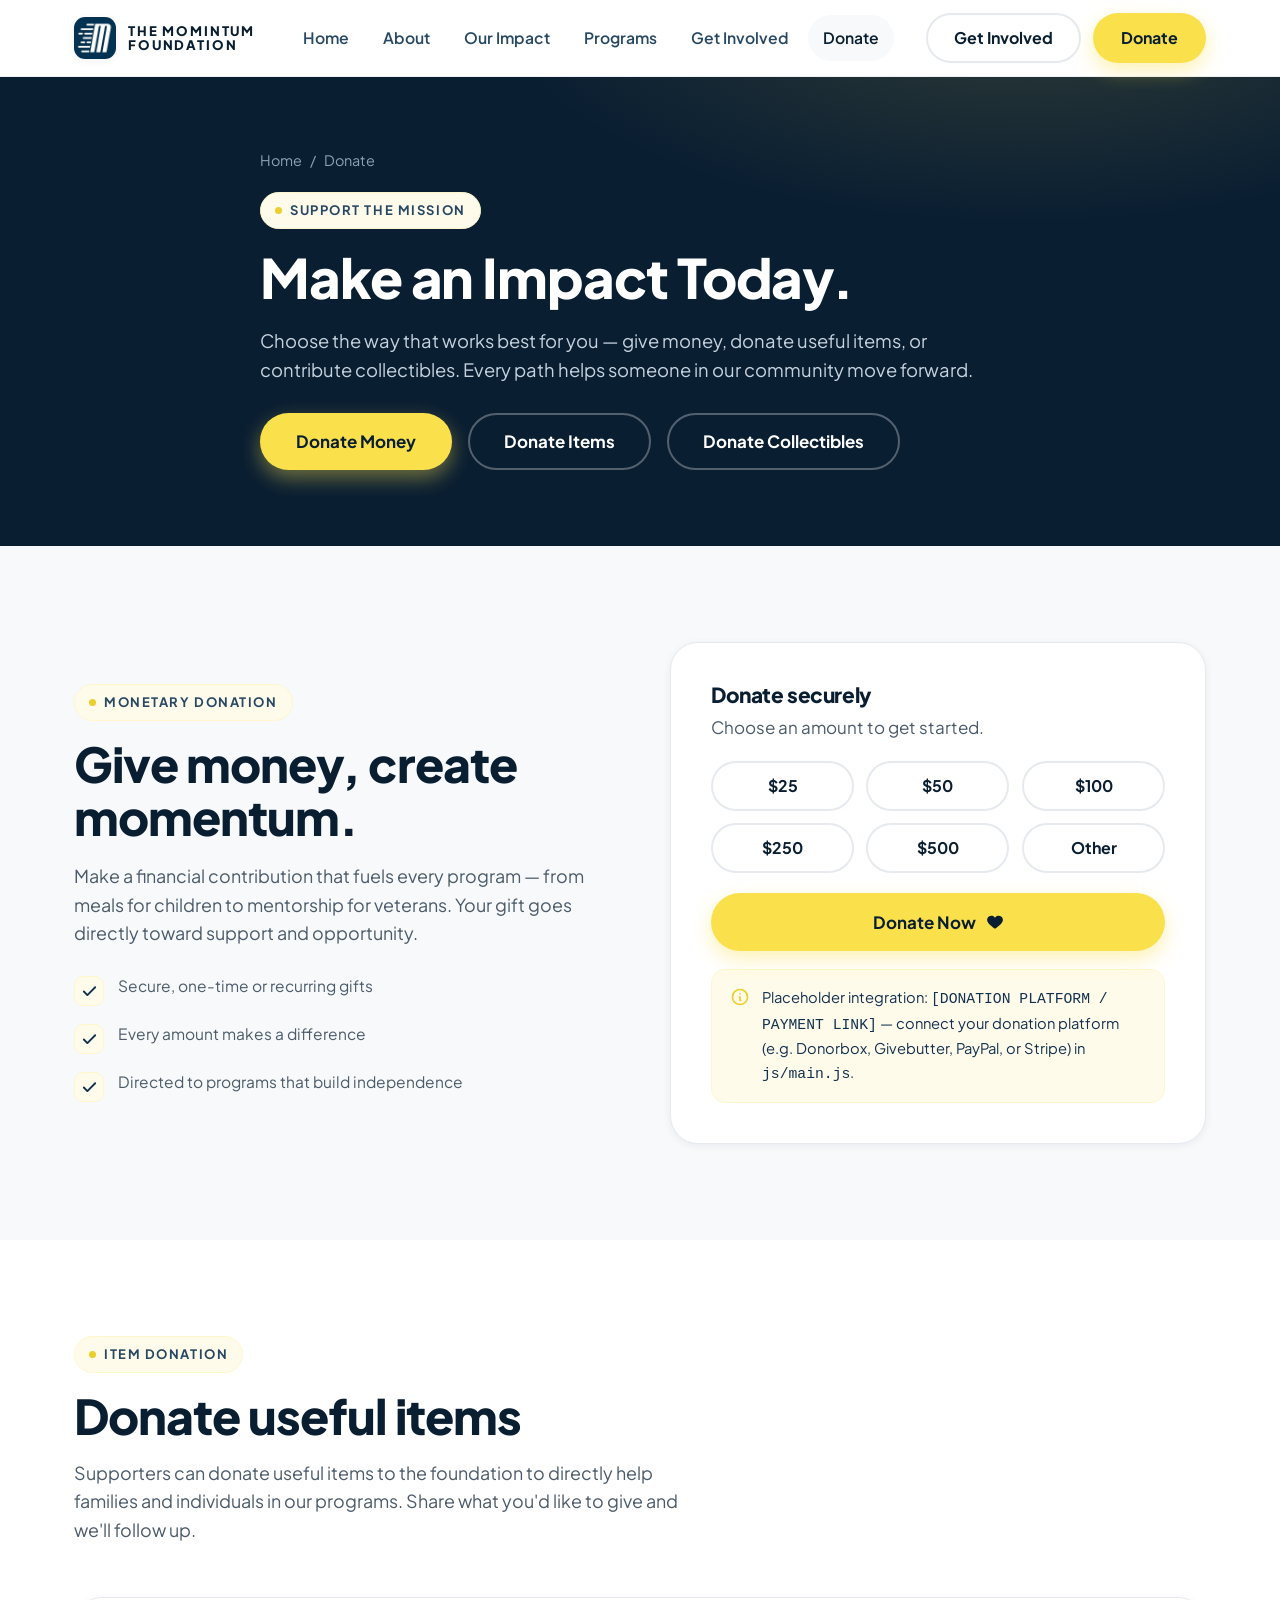
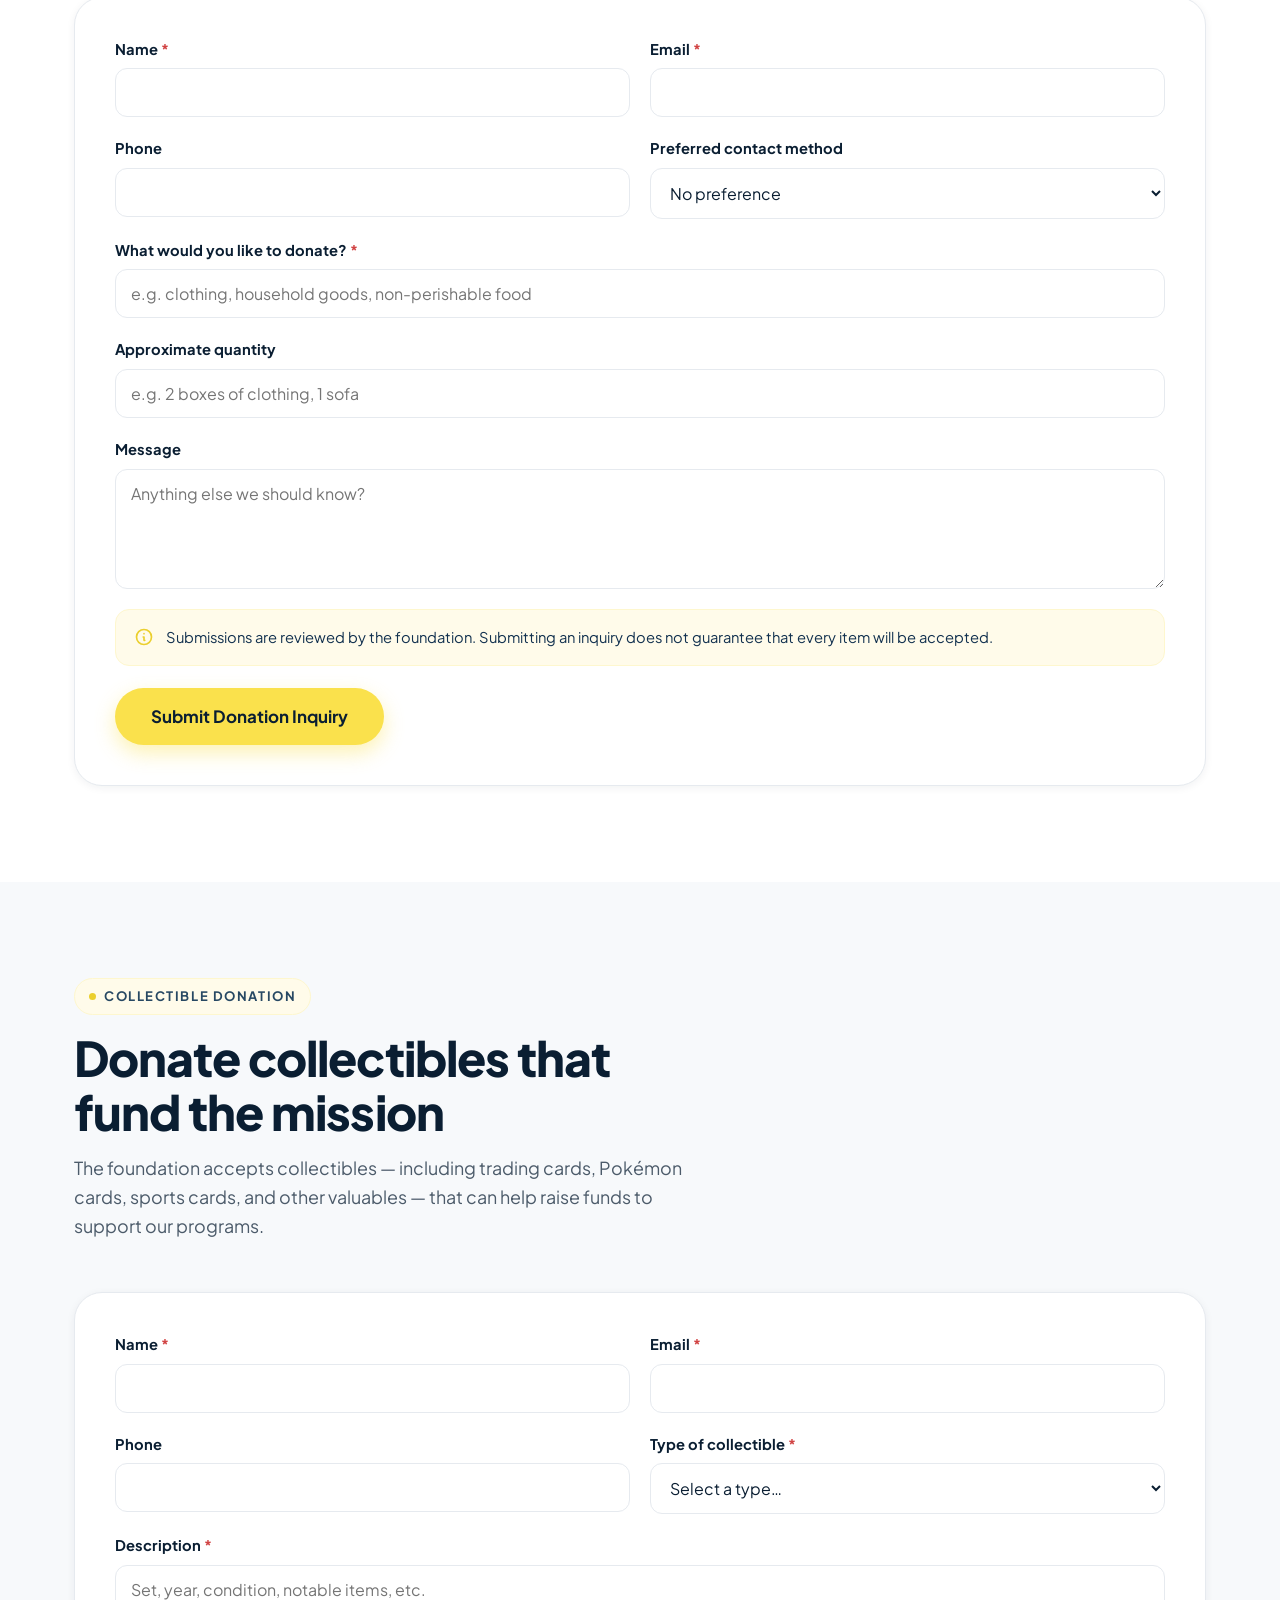
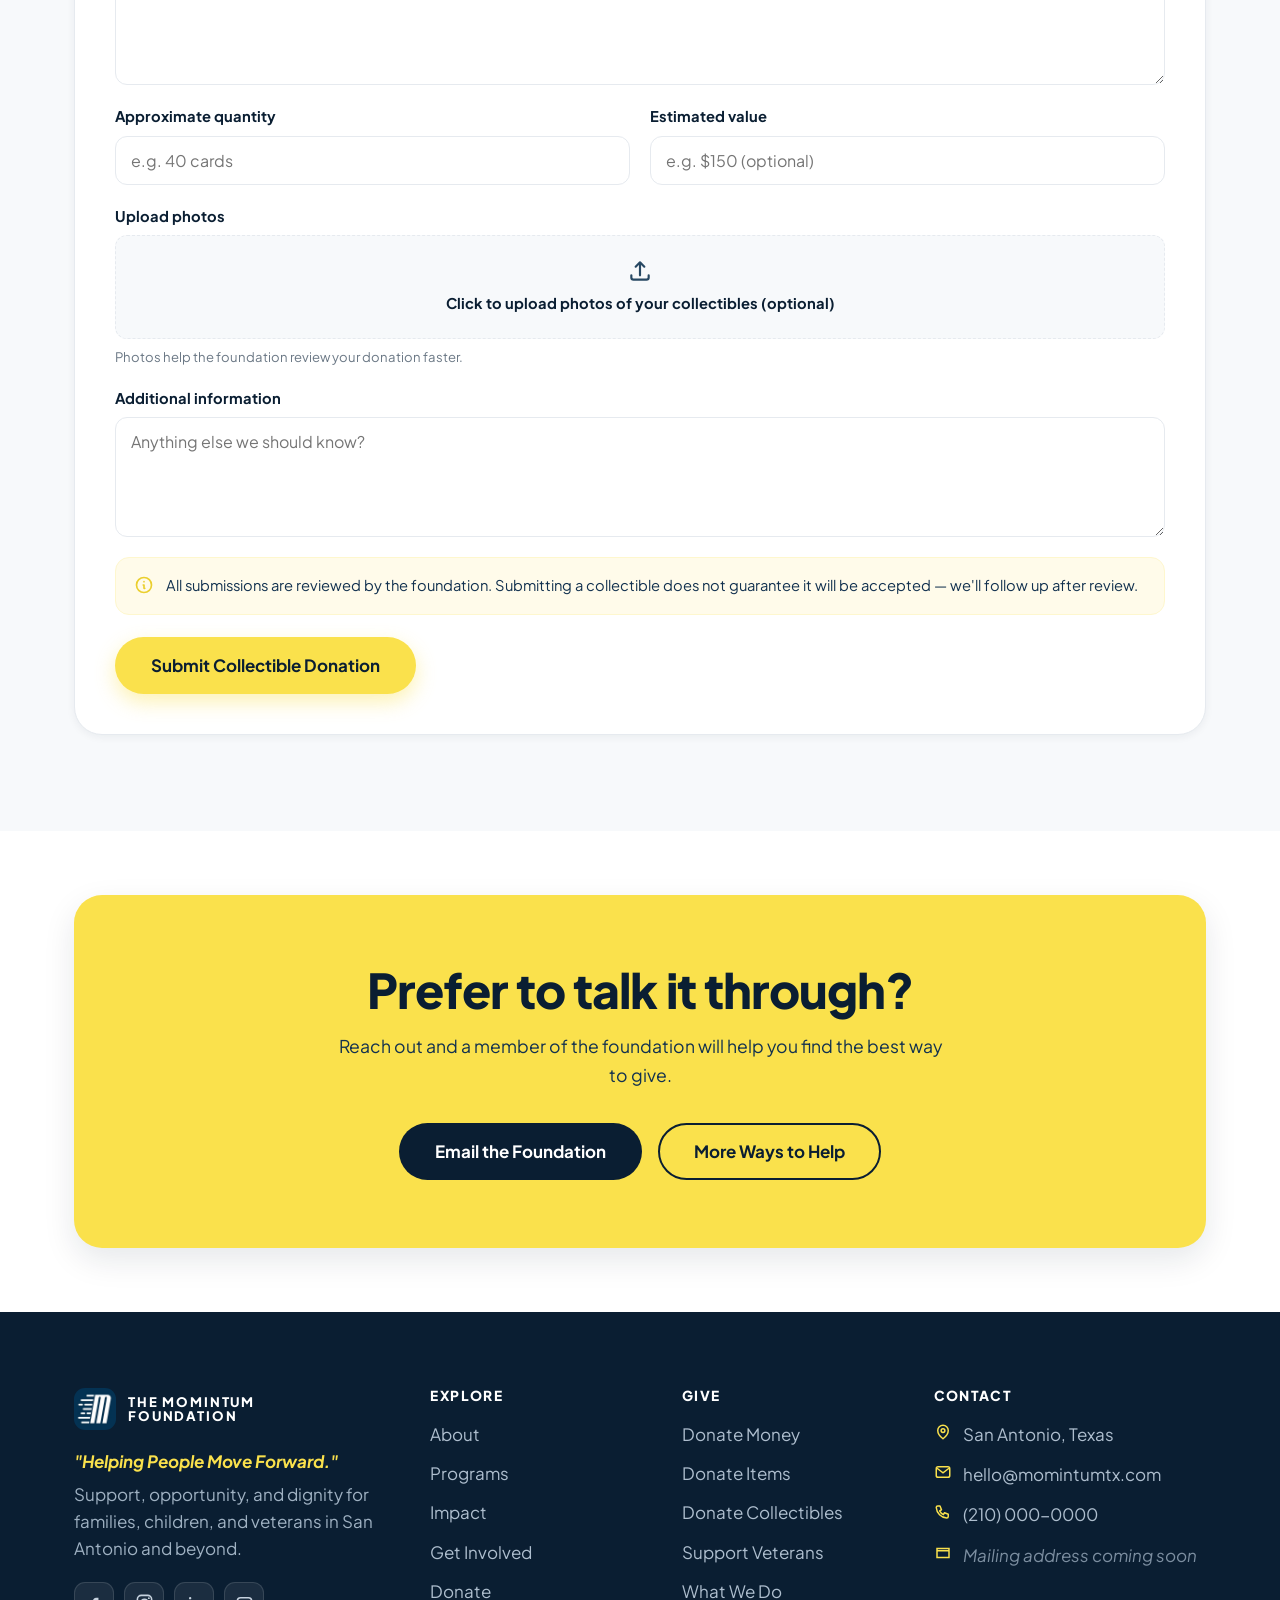
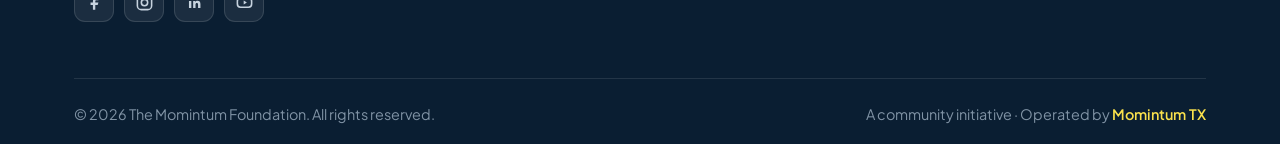
==== commit 96785818: "Donate page: remove redundant path-overview cards (duplicate of hero buttons) Co-Authored-By: Claude" ====
--- a/donate.html
+++ b/donate.html
@@ -69,26 +69,6 @@
       </div>
     </section>
 
-    <!-- ===================== PATH OVERVIEW ===================== -->
-    <section class="section-sm">
-      <div class="container">
-        <div class="grid grid-3">
-          <a class="card card-hover reveal" href="#monetary" style="display:flex;gap:16px;align-items:center;">
-            <span class="icon-badge solid" style="margin-bottom:0;flex-shrink:0;" aria-hidden="true"><svg viewBox="0 0 24 24" fill="none"><path d="M12 3v18M8 7h6a2.5 2.5 0 0 1 0 5H9a2.5 2.5 0 0 0 0 5h7" stroke="currentColor" stroke-width="2" stroke-linecap="round" stroke-linejoin="round"/></svg></span>
-            <span><strong style="display:block;color:var(--navy);font-size:1.1rem;">Monetary Donation</strong><span class="muted" style="font-size:0.95rem;">Give financially</span></span>
-          </a>
-          <a class="card card-hover reveal d1" href="#items" style="display:flex;gap:16px;align-items:center;">
-            <span class="icon-badge" style="margin-bottom:0;flex-shrink:0;" aria-hidden="true"><svg viewBox="0 0 24 24" fill="none"><path d="M3 8l9-5 9 5-9 5-9-5Z" stroke="currentColor" stroke-width="2" stroke-linejoin="round"/><path d="M3 8v8l9 5 9-5V8" stroke="currentColor" stroke-width="2" stroke-linecap="round" stroke-linejoin="round"/></svg></span>
-            <span><strong style="display:block;color:var(--navy);font-size:1.1rem;">Item Donation</strong><span class="muted" style="font-size:0.95rem;">Donate useful goods</span></span>
-          </a>
-          <a class="card card-hover reveal d2" href="#collectibles" style="display:flex;gap:16px;align-items:center;">
-            <span class="icon-badge" style="margin-bottom:0;flex-shrink:0;" aria-hidden="true"><svg viewBox="0 0 24 24" fill="none"><rect x="3" y="4" width="18" height="16" rx="2.5" stroke="currentColor" stroke-width="2"/><path d="M8 4v16" stroke="currentColor" stroke-width="2"/></svg></span>
-            <span><strong style="display:block;color:var(--navy);font-size:1.1rem;">Collectible Donation</strong><span class="muted" style="font-size:0.95rem;">Cards &amp; collectibles</span></span>
-          </a>
-        </div>
-      </div>
-    </section>
-
     <!-- ===================== MONETARY ===================== -->
     <section class="section section-soft" id="monetary" aria-labelledby="mon-title">
       <div class="container split">
--- a/css/styles.css
+++ b/css/styles.css
@@ -334,8 +334,12 @@
    ============================================================ */
 .mission { position: relative; overflow: hidden; }
 .mission-card {
-  position: relative; background: var(--navy); color: #fff; border-radius: var(--radius-lg);
+  position: relative; color: #fff; border-radius: var(--radius-lg);
   padding: clamp(40px, 6vw, 84px); overflow: hidden; box-shadow: var(--shadow-lg);
+  background:
+    linear-gradient(100deg, var(--navy) 32%, rgba(10,30,50,0.88) 50%, rgba(10,30,50,0.45) 74%, rgba(10,30,50,0.18) 100%),
+    url("../assets/mission-hands.jpg") center right / cover no-repeat,
+    var(--navy);
 }
 .mission-card::before { content: ""; position: absolute; width: 340px; height: 340px; border-radius: 50%; background: rgba(250,225,76,0.14); top: -120px; right: -80px; }
 .mission-card::after { content: ""; position: absolute; width: 220px; height: 220px; border-radius: 50%; border: 2px solid rgba(250,225,76,0.2); bottom: -90px; left: 8%; }
@@ -416,13 +420,26 @@
 /* ============================================================
    COMMUNITY / PARTNER
    ============================================================ */
+/* Full-bleed navy band that spans edge to edge */
+.partner-section {
+  position: relative; overflow: hidden;
+  background: linear-gradient(120deg, var(--navy) 0%, var(--navy-700) 100%); color: #fff;
+}
 .partner-card {
+  position: relative; z-index: 1;
   display: grid; grid-template-columns: 1fr auto; gap: 40px; align-items: center;
-  background: linear-gradient(120deg, var(--navy) 0%, var(--navy-700) 100%); color: #fff;
-  border-radius: var(--radius-lg); padding: clamp(34px, 5vw, 60px); box-shadow: var(--shadow);
-}
+}
+.partner-card > div { position: relative; z-index: 1; }
 .partner-card h2 { color: #fff; }
 .partner-card p { color: #C6D2DE; margin-top: 14px; max-width: 560px; }
+/* Logo watermark anchored to the full-width band's bottom-right (screen edge);
+   lighten blend hides the navy square, leaving the "m" glowing softly */
+.partner-mark {
+  position: absolute; z-index: 0; right: -60px; bottom: -80px;
+  width: min(320px, 30%); height: auto; border-radius: 32px;
+  transform: rotate(-8deg); opacity: 0.42;
+  mix-blend-mode: lighten; pointer-events: none; user-select: none;
+}
 
 /* ============================================================
    BANNER CTA
@@ -625,6 +642,13 @@
   /* Directory becomes single column */
   .involve { grid-template-columns: 1fr; gap: 34px; }
   .involve-head { position: static; }
+  /* Mission image reads behind full-width text — darken for contrast */
+  .mission-card {
+    background:
+      linear-gradient(180deg, rgba(10,30,50,0.80) 0%, rgba(10,30,50,0.90) 60%, rgba(10,30,50,0.94) 100%),
+      url("../assets/mission-hands.jpg") center / cover no-repeat,
+      var(--navy);
+  }
   .impact-grid { grid-template-columns: repeat(2, 1fr); gap: 30px 16px; }
   .impact-item:nth-child(2)::after { display: none; }
   .impact-item:not(:last-child)::after { display: none; }
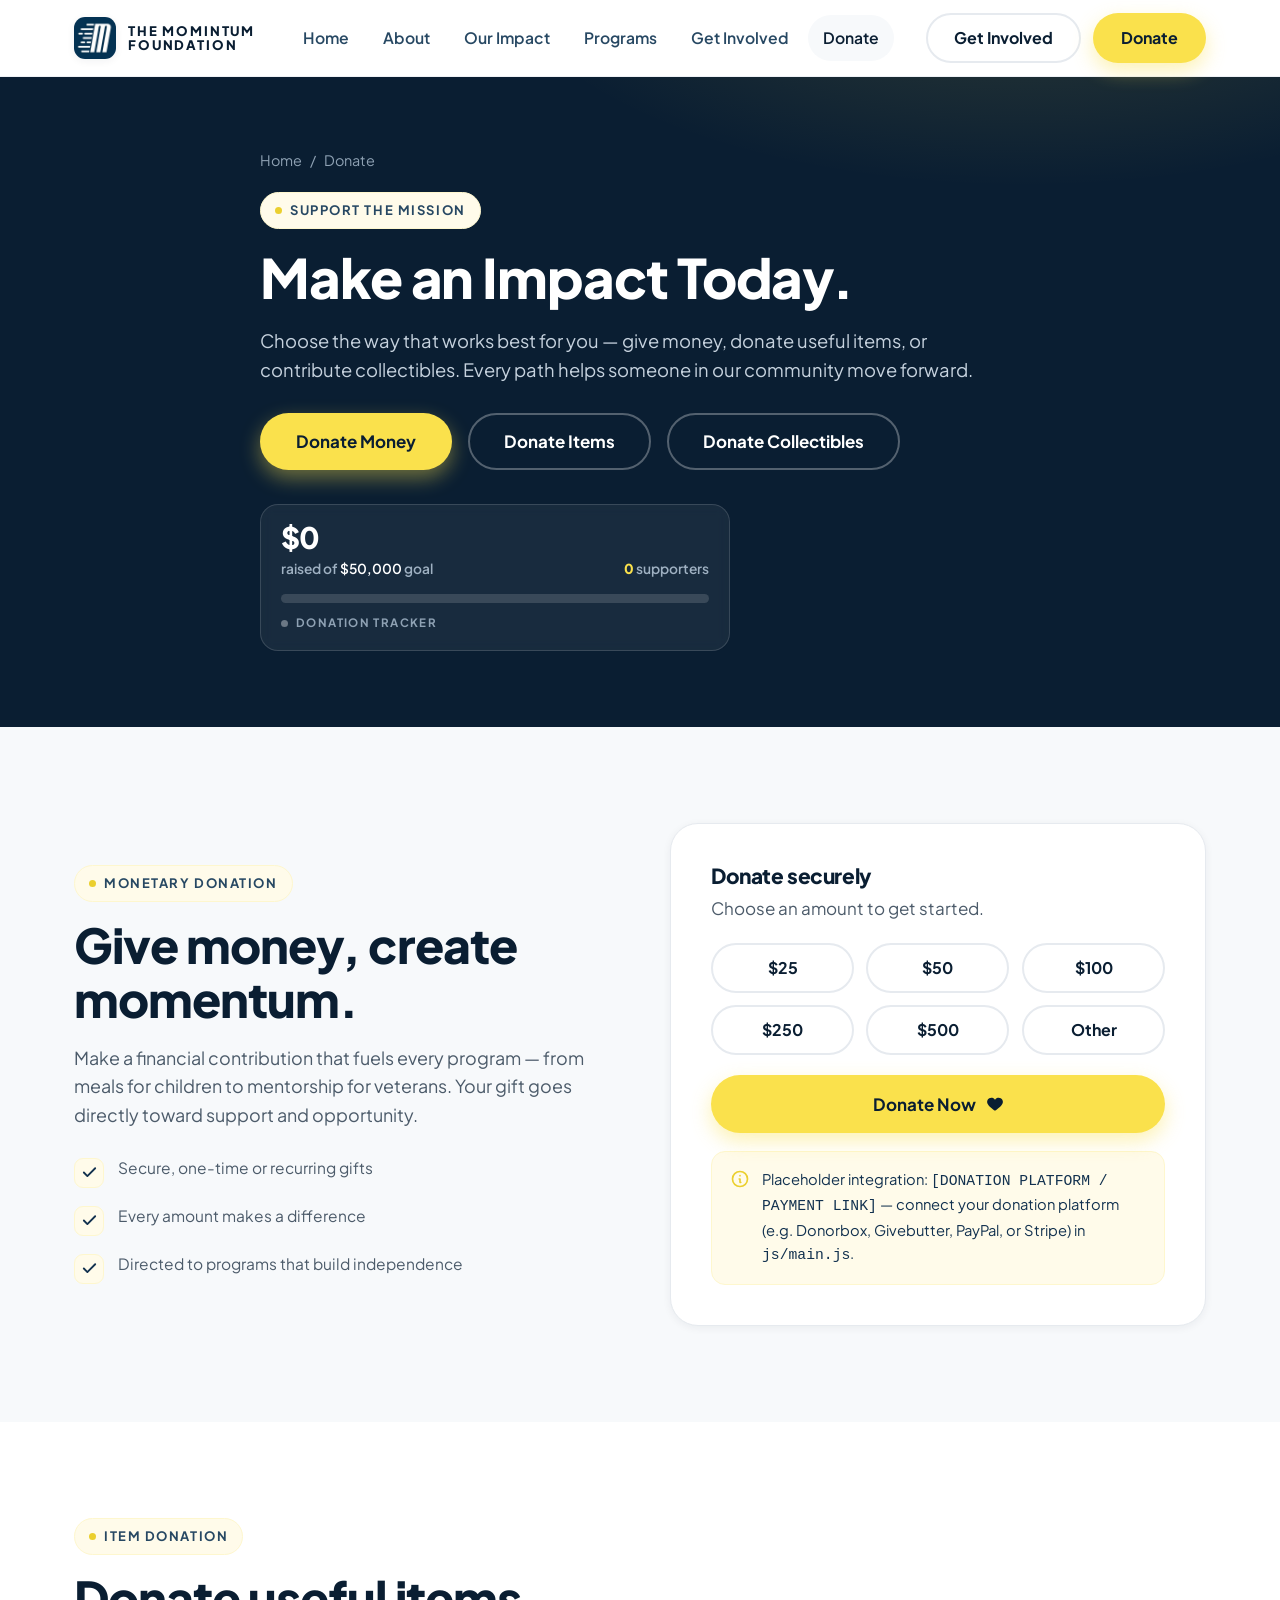
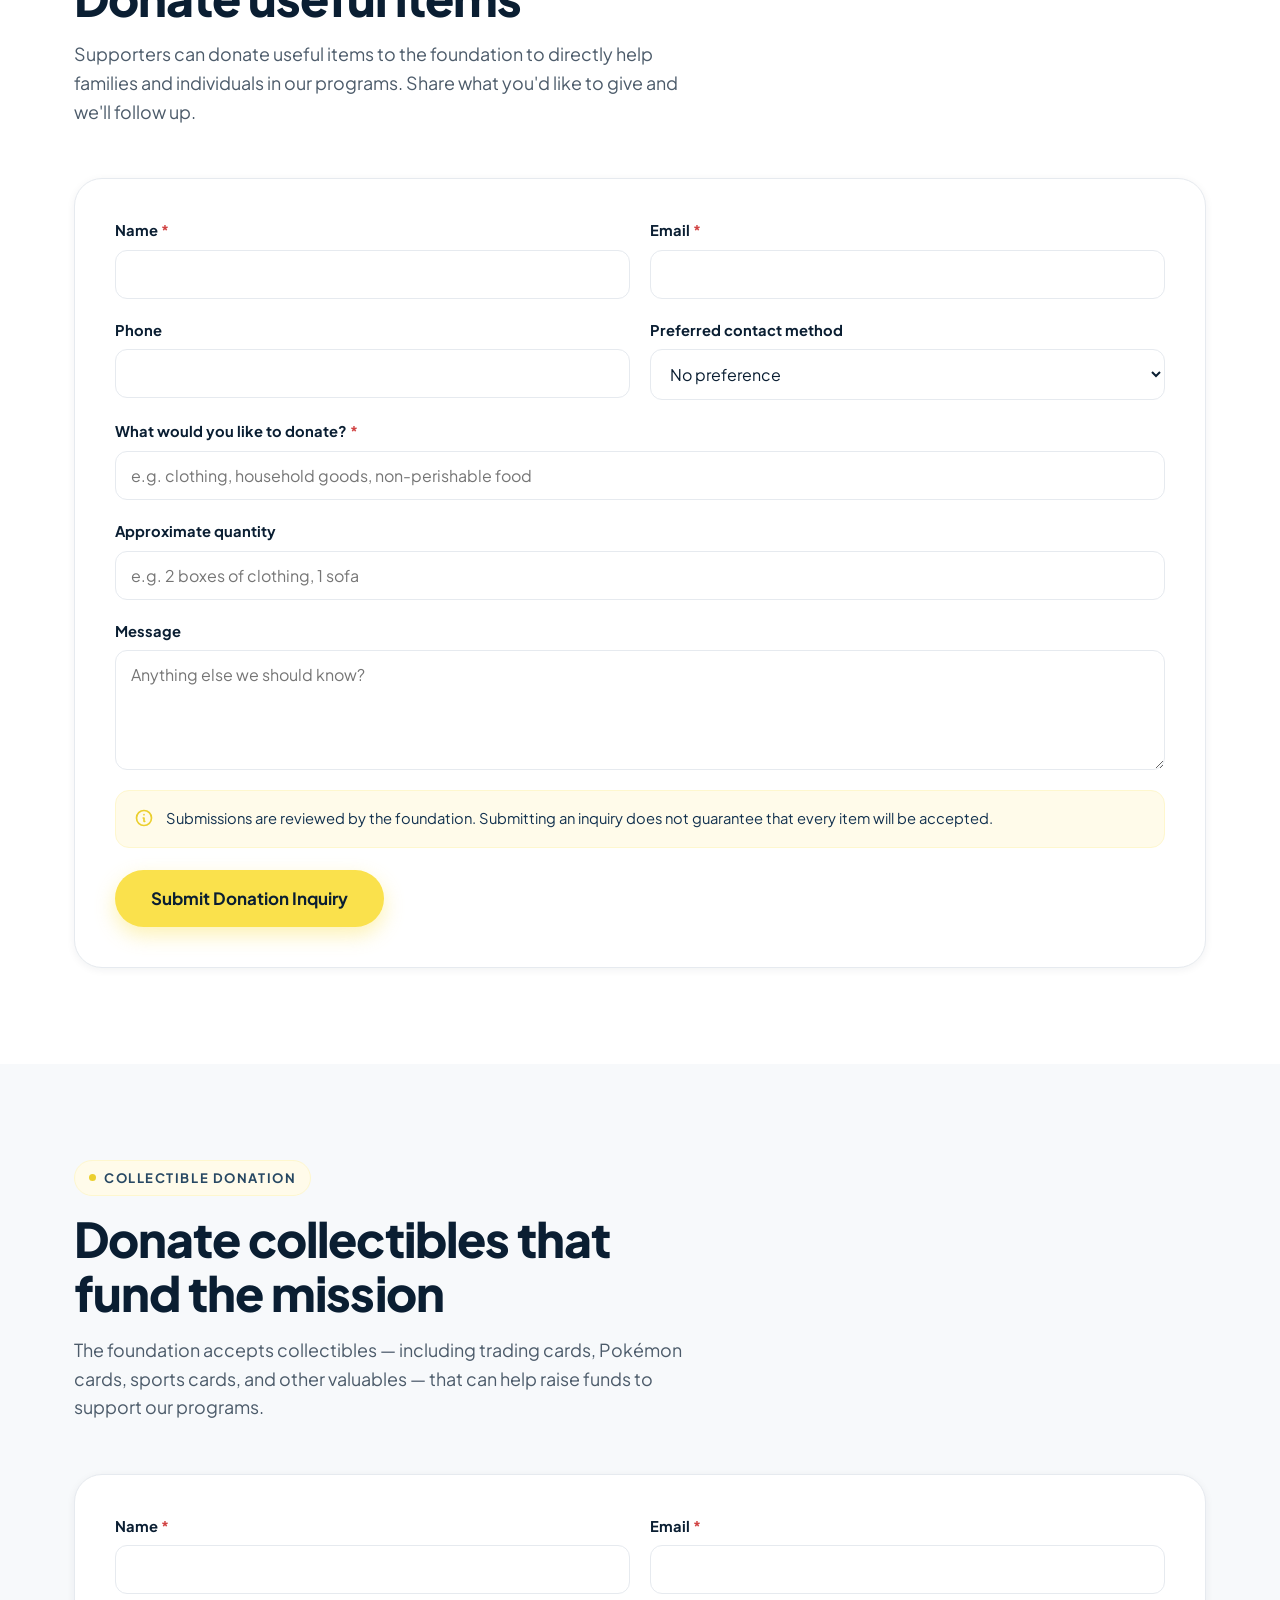
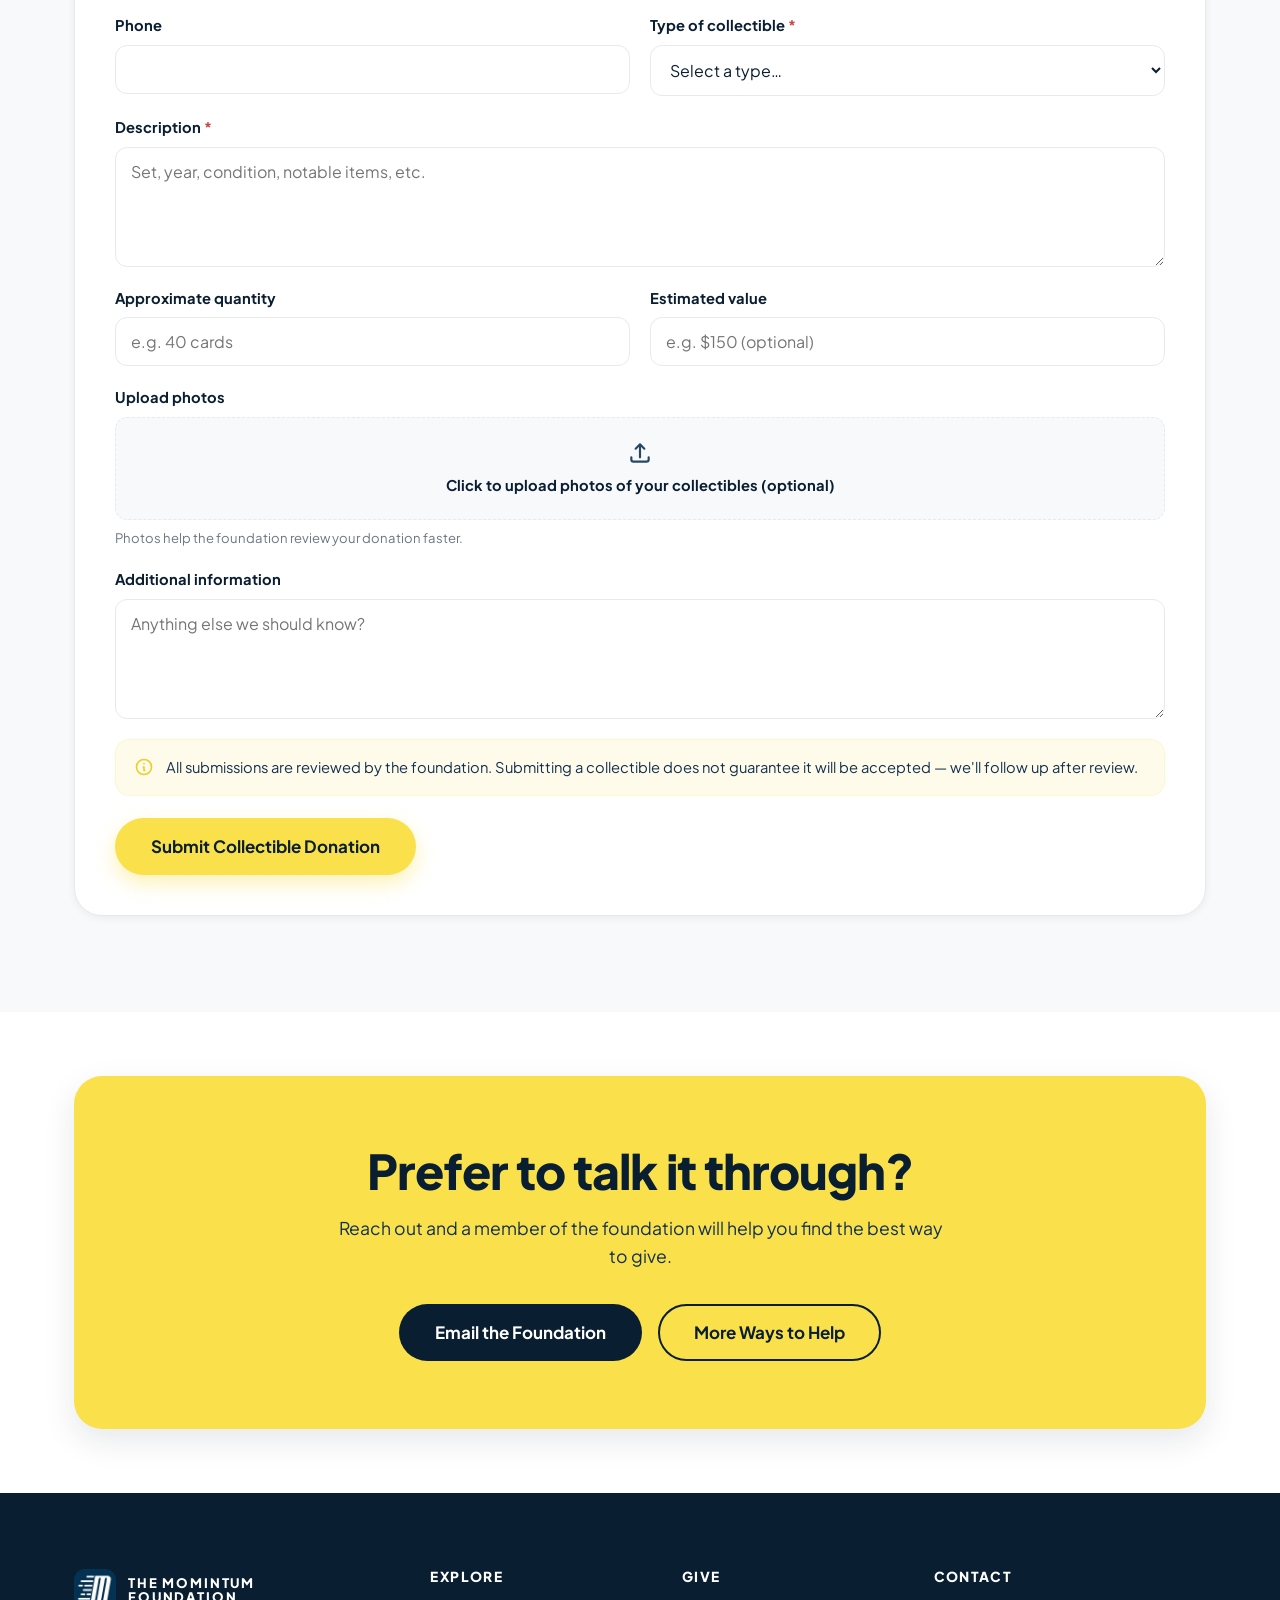
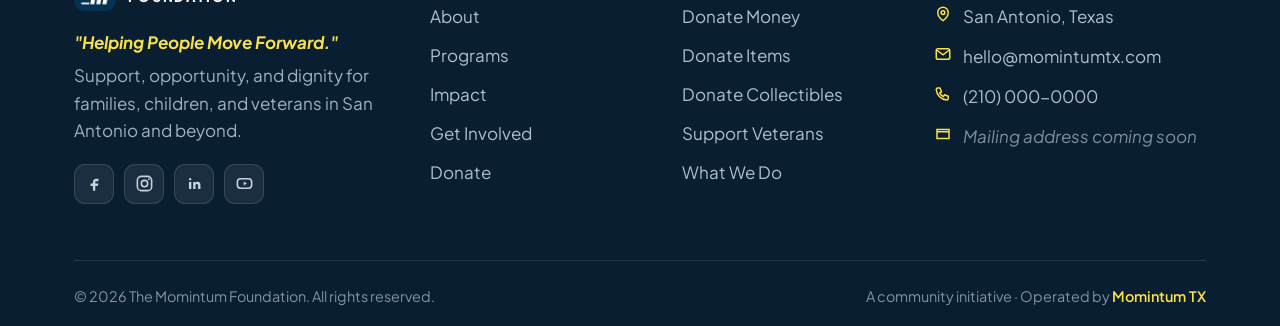
==== commit aa2b68ff: "Add live donation counter to the donate page hero too Co-Authored-By: Claude Opus 4.8 <noreply@anthr" ====
--- a/donate.html
+++ b/donate.html
@@ -66,6 +66,17 @@
           <a class="btn btn-outline btn-lg" href="#items">Donate Items</a>
           <a class="btn btn-outline btn-lg" href="#collectibles">Donate Collectibles</a>
         </div>
+        <div class="hero-counter" id="donationCounter" aria-live="polite" style="margin-top:34px;">
+          <div class="hc-top">
+            <div class="hc-headline">
+              <span class="hc-amount" data-raised>$0</span>
+              <span class="hc-label">raised of <span data-goal>$50,000</span> goal</span>
+            </div>
+            <div class="hc-donors"><span data-donors>0</span> supporters</div>
+          </div>
+          <div class="hc-bar" role="progressbar" aria-label="Fundraising progress"><span class="hc-fill" data-fill style="width:0%"></span></div>
+          <div class="hc-live"><span class="hc-dot" aria-hidden="true"></span><span data-live>Donation tracker</span></div>
+        </div>
       </div>
     </section>
 
--- a/css/styles.css
+++ b/css/styles.css
@@ -270,6 +270,34 @@
 .spark { position: absolute; top: -0.42em; right: -0.62em; width: 0.5em; height: 0.5em; color: var(--yellow); }
 .spark svg { width: 100%; height: 100%; }
 .hero-sub { color: #C6D2DE; margin-top: 26px; max-width: 460px; font-size: 1.08rem; line-height: 1.6; }
+
+/* Live donation counter */
+.hero-counter {
+  margin-top: 30px; max-width: 470px;
+  background: rgba(255,255,255,0.06); border: 1px solid rgba(255,255,255,0.14);
+  border-radius: 18px; padding: 18px 20px 16px; backdrop-filter: blur(6px);
+}
+.hc-top { display: flex; align-items: flex-end; justify-content: space-between; gap: 14px; flex-wrap: wrap; }
+.hc-headline { display: flex; flex-direction: column; }
+.hc-amount { font-size: 1.85rem; font-weight: 800; color: #fff; line-height: 1; letter-spacing: -0.02em; }
+.hc-label { color: #9FB1C2; font-size: 0.86rem; font-weight: 600; margin-top: 6px; }
+.hc-label span { color: #fff; }
+.hc-donors { font-size: 0.86rem; font-weight: 600; color: #9FB1C2; }
+.hc-donors span { color: var(--yellow); font-weight: 800; }
+.hc-bar { margin-top: 14px; height: 9px; border-radius: 999px; background: rgba(255,255,255,0.14); overflow: hidden; }
+.hc-fill { display: block; height: 100%; width: 0; border-radius: 999px;
+  background: linear-gradient(90deg, var(--yellow-600), var(--yellow));
+  transition: width 1s cubic-bezier(.2,.7,.2,1); }
+.hc-live { display: inline-flex; align-items: center; gap: 8px; margin-top: 11px;
+  font-size: 0.72rem; letter-spacing: 0.12em; text-transform: uppercase; font-weight: 700; color: #8FA2B4; }
+.hc-dot { width: 7px; height: 7px; border-radius: 50%; background: #6B7885; flex-shrink: 0; }
+.hero-counter.is-live .hc-dot { background: #41d18f; box-shadow: 0 0 0 0 rgba(65,209,143,0.55); animation: hcpulse 2.2s infinite; }
+.hero-counter.is-live .hc-live { color: #A9BACB; }
+@keyframes hcpulse {
+  0% { box-shadow: 0 0 0 0 rgba(65,209,143,0.55); }
+  70% { box-shadow: 0 0 0 9px rgba(65,209,143,0); }
+  100% { box-shadow: 0 0 0 0 rgba(65,209,143,0); }
+}
 .hero-cta { display: flex; flex-wrap: wrap; align-items: center; gap: 16px; margin-top: 34px; }
 .hero-play {
   display: inline-flex; align-items: center; gap: 12px; font-weight: 700; font-size: 0.86rem;
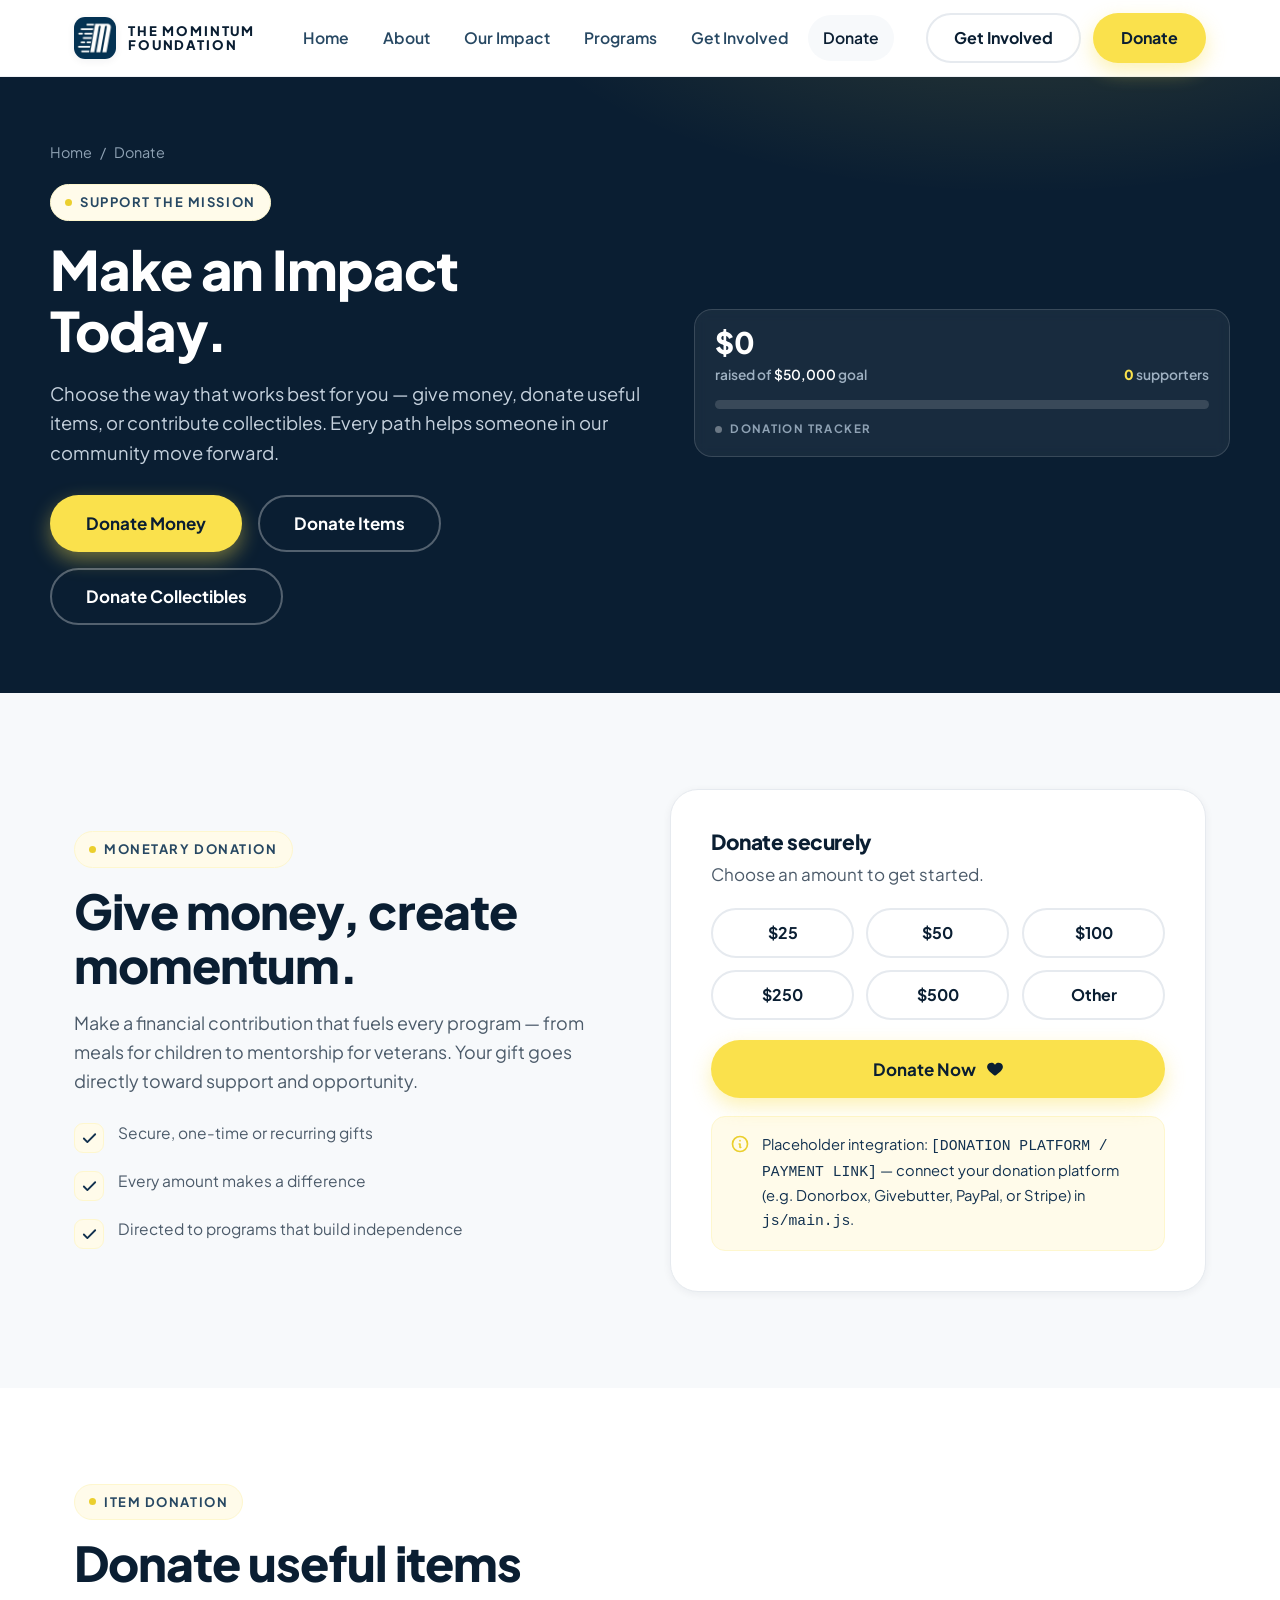
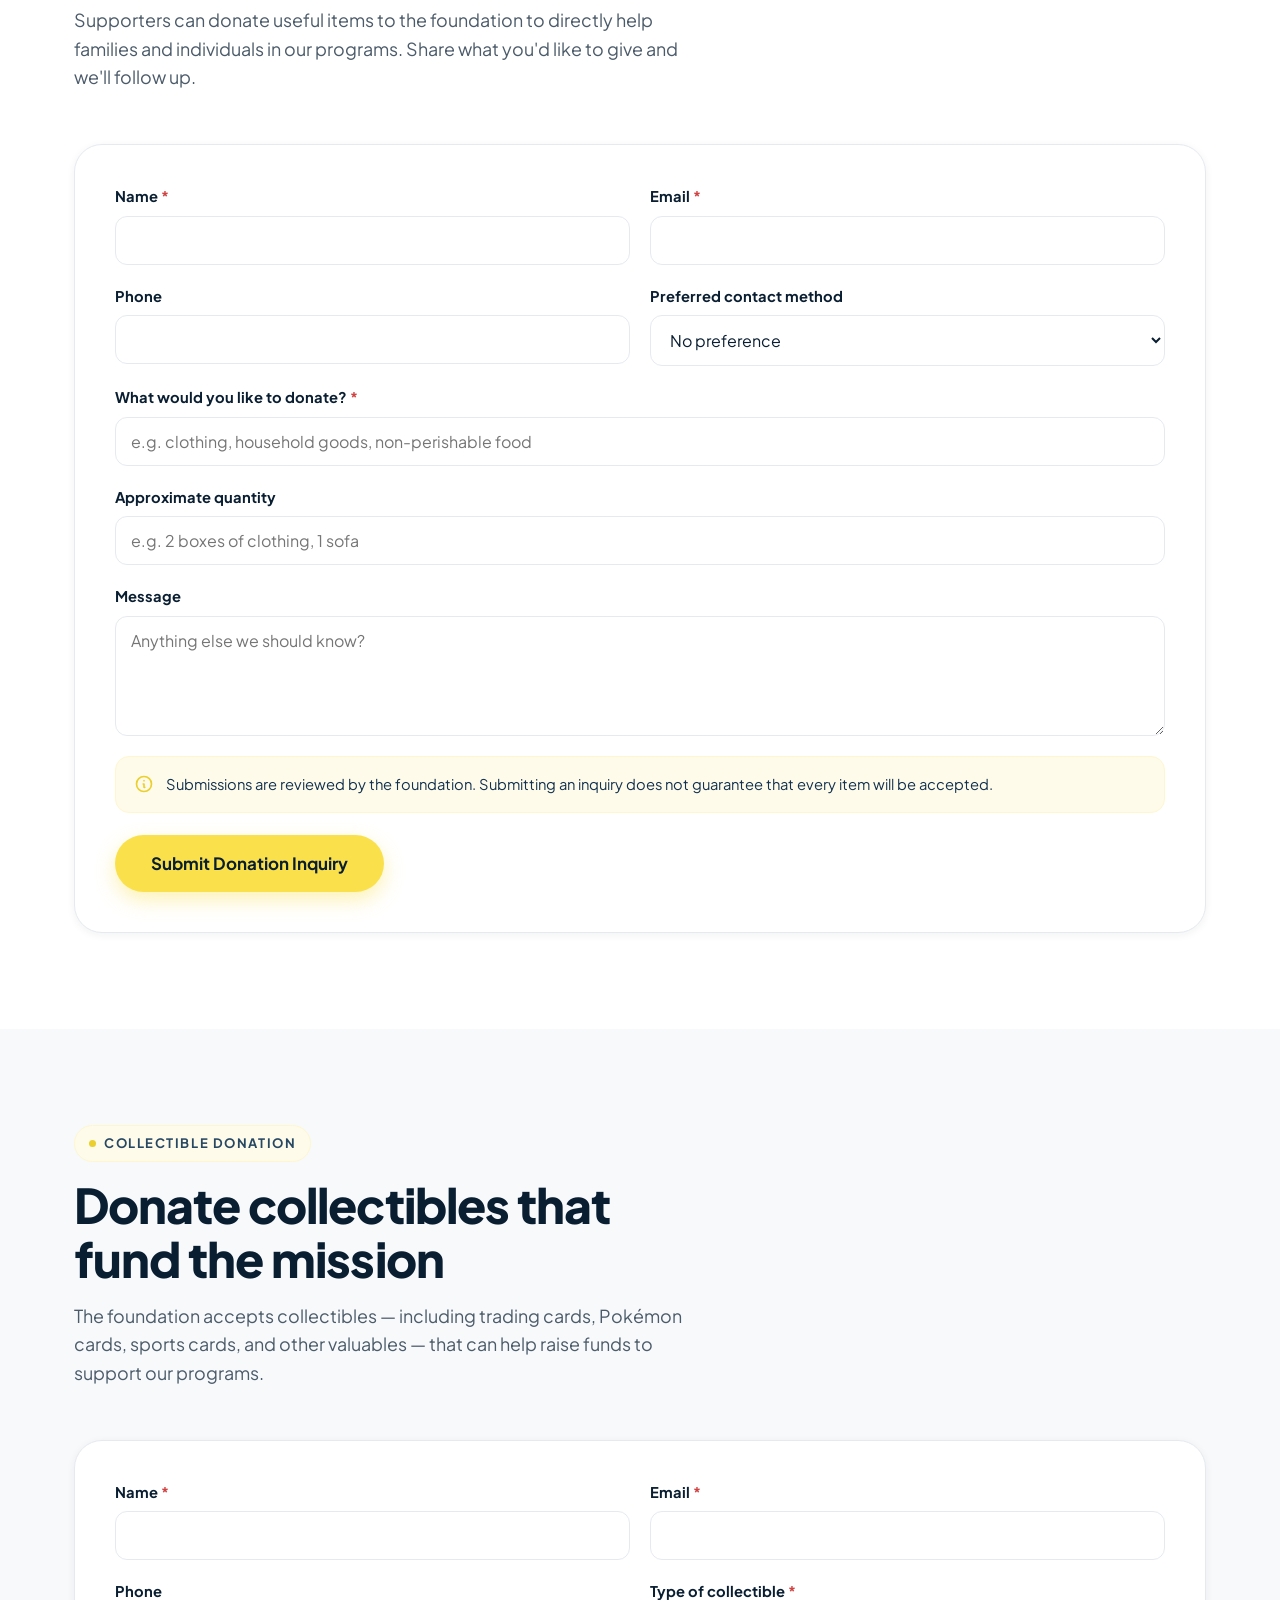
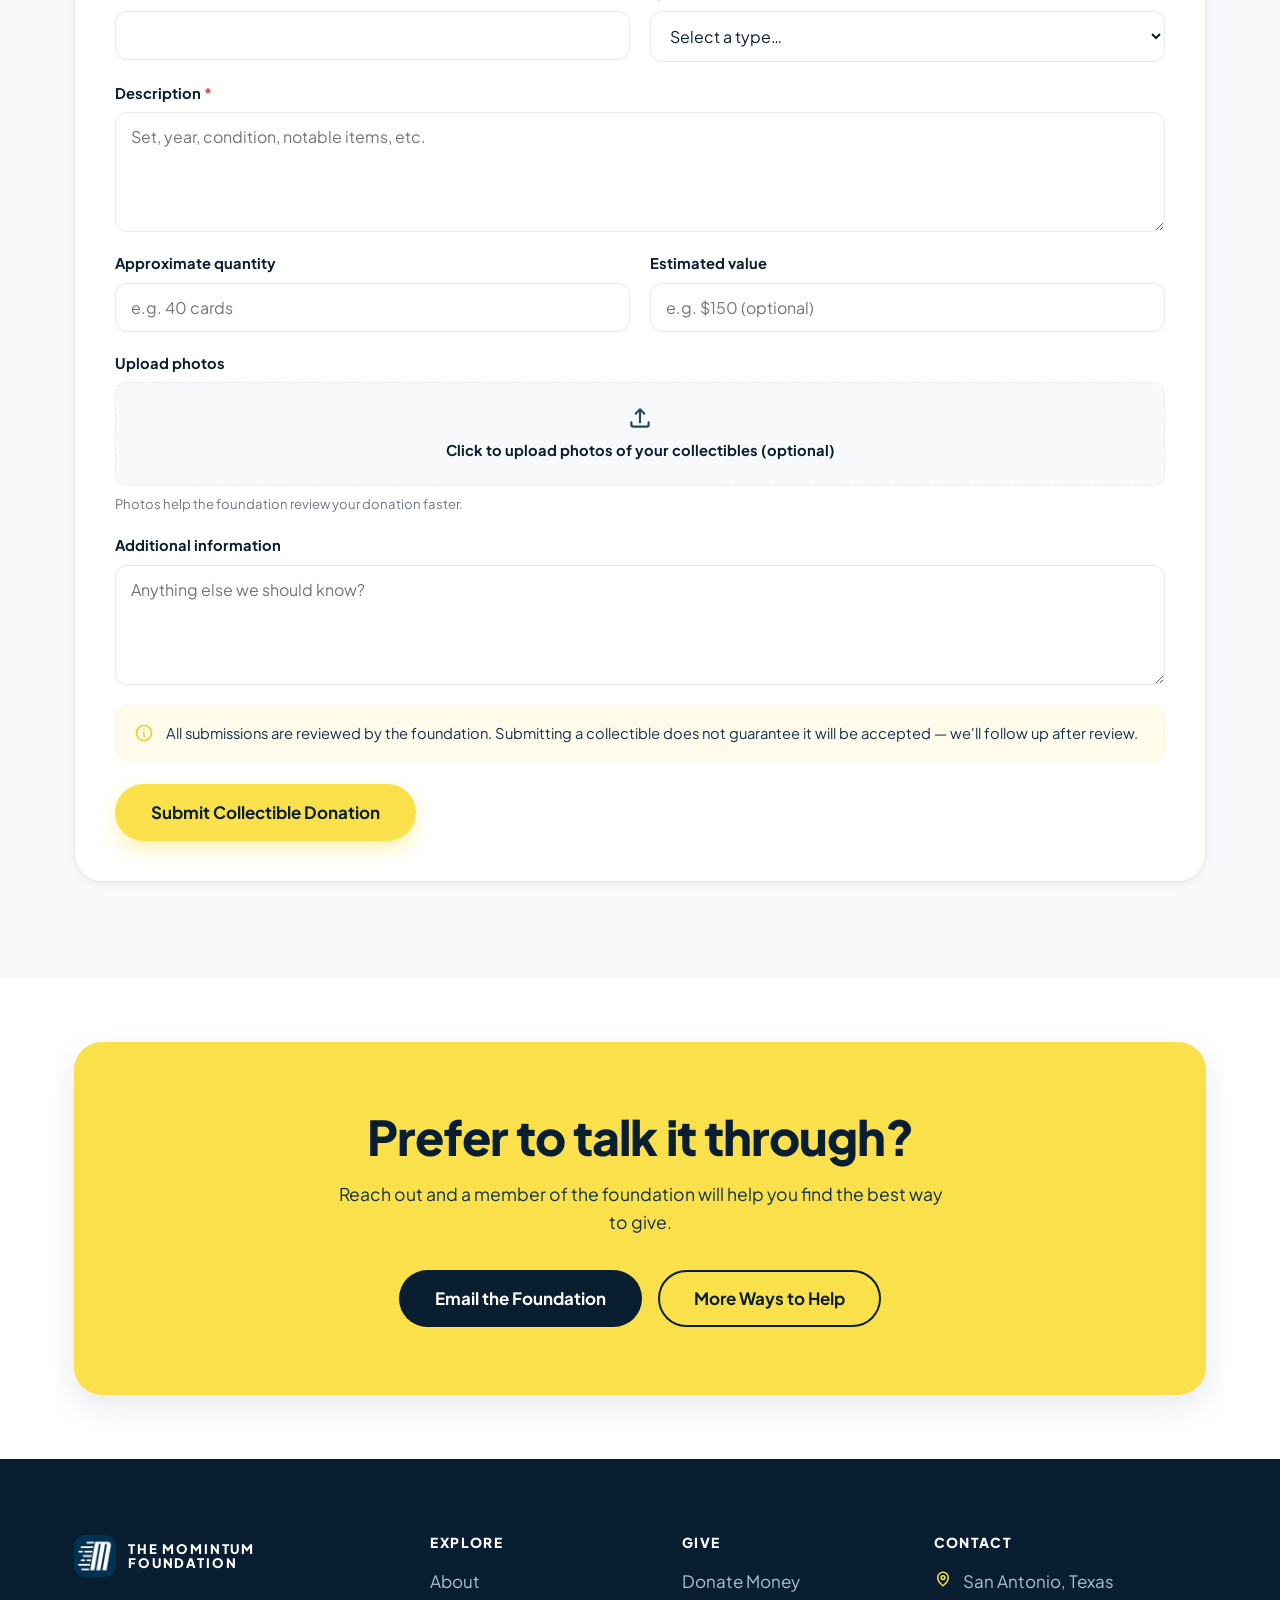
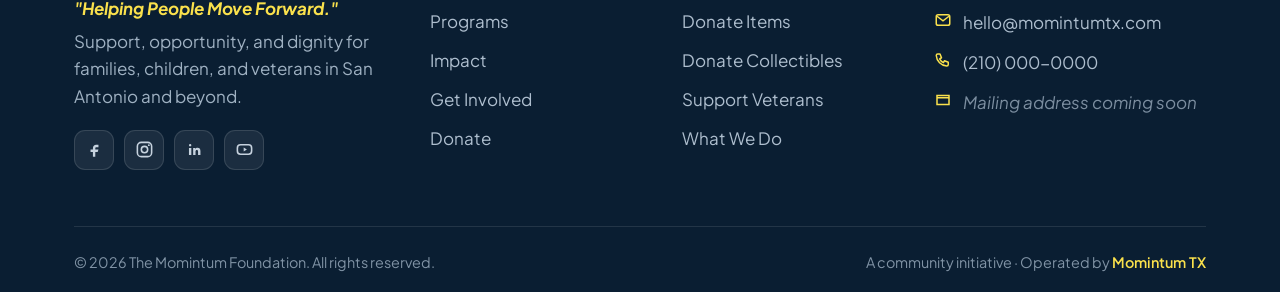
==== commit 37f65205: "Donate hero: place donation counter side by side with the text (two-column) Co-Authored-By: Claude O" ====
--- a/donate.html
+++ b/donate.html
@@ -56,26 +56,30 @@
   <main id="main">
     <!-- ===================== PAGE HERO ===================== -->
     <section class="page-hero" aria-labelledby="dh-title">
-      <div class="container page-hero-inner">
-        <div class="breadcrumb"><a href="index.html">Home</a> <span aria-hidden="true">/</span> <span>Donate</span></div>
-        <span class="eyebrow"><span class="dot"></span> Support the Mission</span>
-        <h1 id="dh-title" style="margin-top:18px;">Make an Impact Today.</h1>
-        <p>Choose the way that works best for you — give money, donate useful items, or contribute collectibles. Every path helps someone in our community move forward.</p>
-        <div class="hero-cta" style="margin-top:28px;">
-          <a class="btn btn-primary btn-lg" href="#monetary">Donate Money</a>
-          <a class="btn btn-outline btn-lg" href="#items">Donate Items</a>
-          <a class="btn btn-outline btn-lg" href="#collectibles">Donate Collectibles</a>
-        </div>
-        <div class="hero-counter" id="donationCounter" aria-live="polite" style="margin-top:34px;">
-          <div class="hc-top">
-            <div class="hc-headline">
-              <span class="hc-amount" data-raised>$0</span>
-              <span class="hc-label">raised of <span data-goal>$50,000</span> goal</span>
-            </div>
-            <div class="hc-donors"><span data-donors>0</span> supporters</div>
-          </div>
-          <div class="hc-bar" role="progressbar" aria-label="Fundraising progress"><span class="hc-fill" data-fill style="width:0%"></span></div>
-          <div class="hc-live"><span class="hc-dot" aria-hidden="true"></span><span data-live>Donation tracker</span></div>
+      <div class="container page-hero-grid">
+        <div class="page-hero-copy">
+          <div class="breadcrumb"><a href="index.html">Home</a> <span aria-hidden="true">/</span> <span>Donate</span></div>
+          <span class="eyebrow"><span class="dot"></span> Support the Mission</span>
+          <h1 id="dh-title" style="margin-top:18px;">Make an Impact Today.</h1>
+          <p>Choose the way that works best for you — give money, donate useful items, or contribute collectibles. Every path helps someone in our community move forward.</p>
+          <div class="hero-cta" style="margin-top:28px;">
+            <a class="btn btn-primary btn-lg" href="#monetary">Donate Money</a>
+            <a class="btn btn-outline btn-lg" href="#items">Donate Items</a>
+            <a class="btn btn-outline btn-lg" href="#collectibles">Donate Collectibles</a>
+          </div>
+        </div>
+        <div class="page-hero-aside">
+          <div class="hero-counter" id="donationCounter" aria-live="polite">
+            <div class="hc-top">
+              <div class="hc-headline">
+                <span class="hc-amount" data-raised>$0</span>
+                <span class="hc-label">raised of <span data-goal>$50,000</span> goal</span>
+              </div>
+              <div class="hc-donors"><span data-donors>0</span> supporters</div>
+            </div>
+            <div class="hc-bar" role="progressbar" aria-label="Fundraising progress"><span class="hc-fill" data-fill style="width:0%"></span></div>
+            <div class="hc-live"><span class="hc-dot" aria-hidden="true"></span><span data-live>Donation tracker</span></div>
+          </div>
         </div>
       </div>
     </section>
--- a/css/styles.css
+++ b/css/styles.css
@@ -521,6 +521,9 @@
 .page-hero { background: var(--navy); color: #fff; position: relative; overflow: hidden; }
 .page-hero::before { content: ""; position: absolute; inset: 0; background: radial-gradient(900px 400px at 80% -20%, rgba(250,225,76,0.16), transparent 60%); }
 .page-hero-inner { position: relative; padding: 72px 0 76px; max-width: 760px; }
+.page-hero-grid { position: relative; display: grid; grid-template-columns: 1.05fr 0.95fr; gap: 52px; align-items: center; padding: 64px 0 68px; }
+.page-hero-copy { max-width: 620px; }
+.page-hero-aside .hero-counter { margin-top: 0; max-width: none; width: 100%; }
 .page-hero h1 { color: #fff; font-size: clamp(2.3rem, 4.6vw, 3.4rem); }
 .page-hero p { color: #C6D2DE; margin-top: 18px; font-size: 1.15rem; }
 .breadcrumb { display: flex; gap: 8px; align-items: center; color: #8FA2B4; font-size: 0.9rem; margin-bottom: 20px; }
@@ -670,6 +673,9 @@
   /* Directory becomes single column */
   .involve { grid-template-columns: 1fr; gap: 34px; }
   .involve-head { position: static; }
+  /* Donate hero stacks: text then counter */
+  .page-hero-grid { grid-template-columns: 1fr; gap: 34px; padding: 52px 0 60px; }
+  .page-hero-aside .hero-counter { max-width: 470px; }
   /* Mission image reads behind full-width text — darken for contrast */
   .mission-card {
     background:
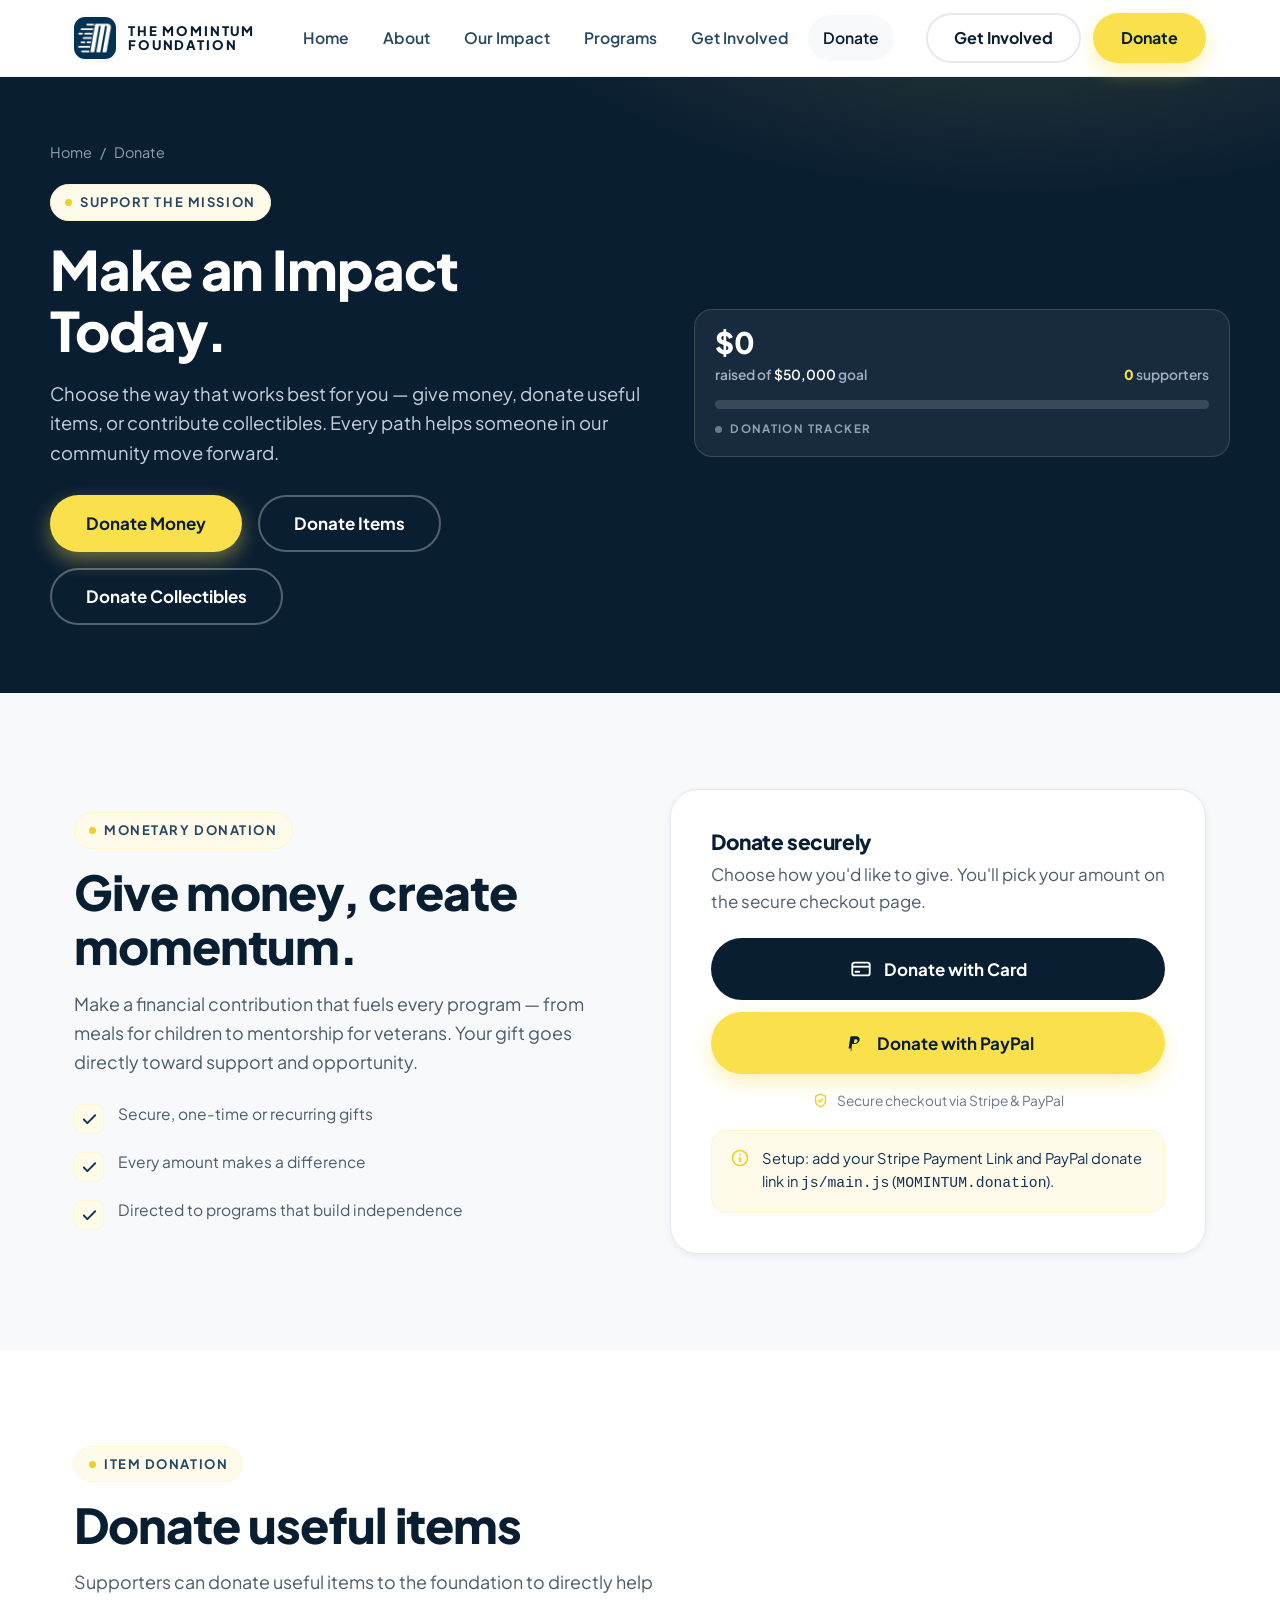
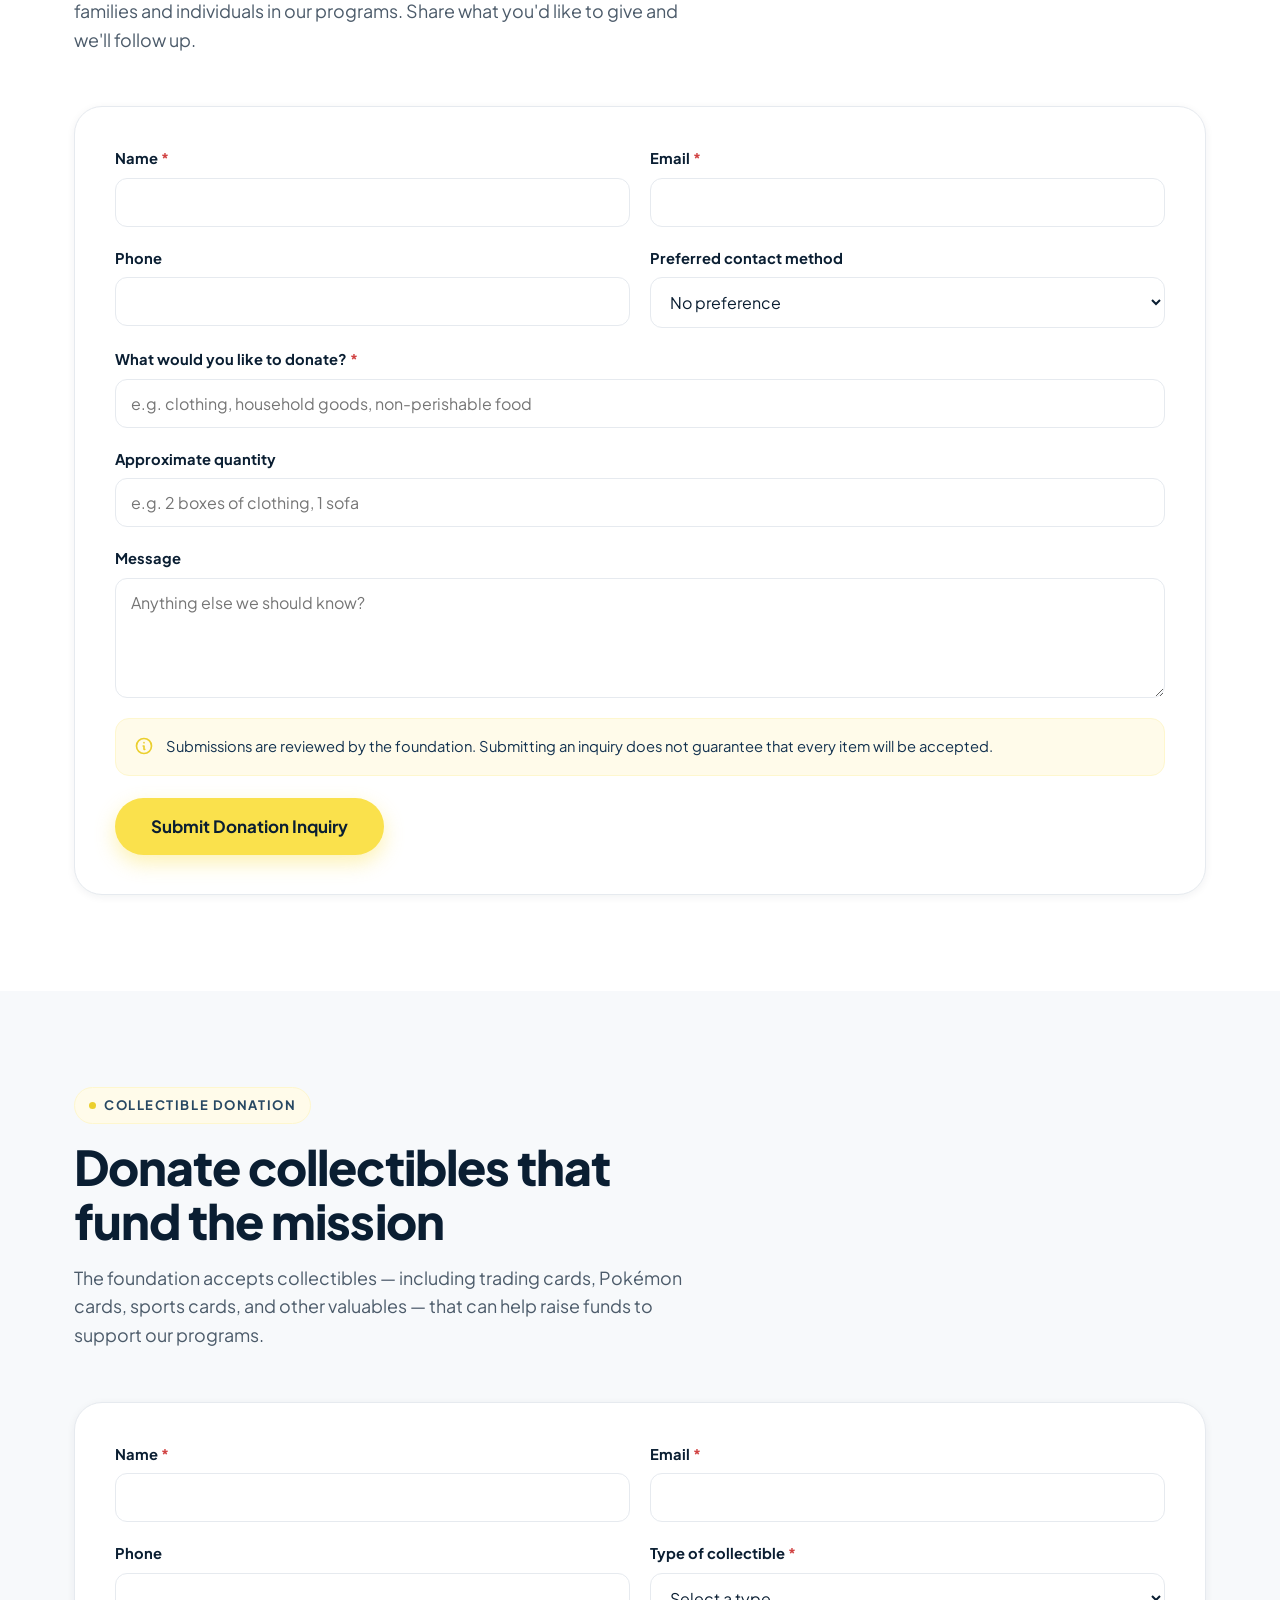
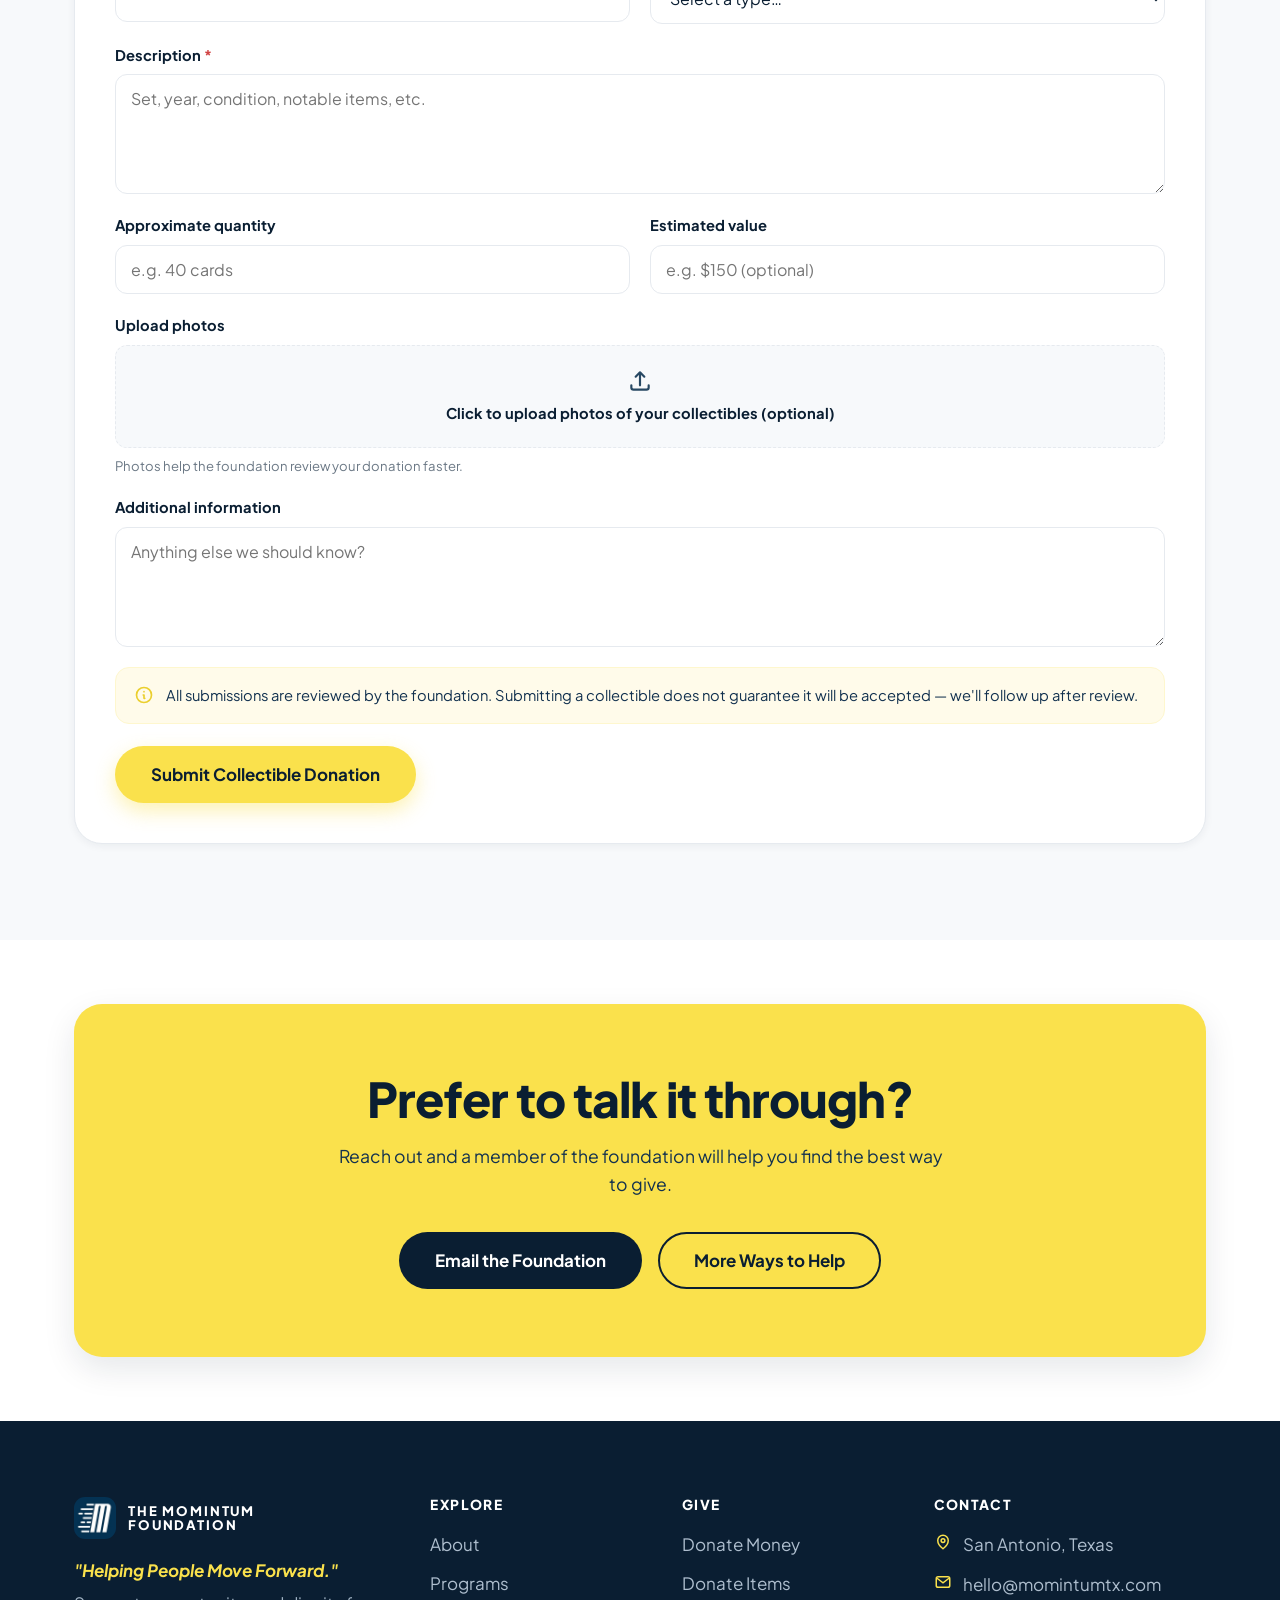
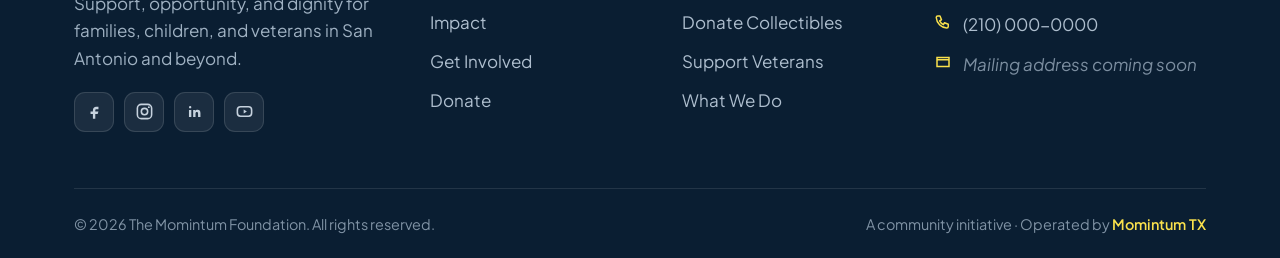
==== commit d8243f72: "Donations: offer PayPal + Stripe payment buttons (config-driven links) - Monetary section now has 'D" ====
--- a/donate.html
+++ b/donate.html
@@ -100,21 +100,23 @@
         <div class="split-media reveal d1">
           <div class="form-card">
             <h3 style="font-size:1.3rem;">Donate securely</h3>
-            <p class="muted" style="margin-top:8px;">Choose an amount to get started.</p>
-            <div class="grid" style="grid-template-columns:repeat(3,1fr);gap:12px;margin-top:20px;" role="group" aria-label="Suggested donation amounts">
-              <a class="btn btn-outline" data-donate-link href="#">$25</a>
-              <a class="btn btn-outline" data-donate-link href="#">$50</a>
-              <a class="btn btn-outline" data-donate-link href="#">$100</a>
-              <a class="btn btn-outline" data-donate-link href="#">$250</a>
-              <a class="btn btn-outline" data-donate-link href="#">$500</a>
-              <a class="btn btn-outline" data-donate-link href="#">Other</a>
-            </div>
-            <a class="btn btn-primary btn-lg btn-block" data-donate-link href="#" style="margin-top:20px;">Donate Now
-              <svg viewBox="0 0 24 24" fill="none" aria-hidden="true"><path d="M12 21s-7.5-4.6-9.7-9A5.4 5.4 0 0 1 12 6.3 5.4 5.4 0 0 1 21.7 12c-2.2 4.4-9.7 9-9.7 9Z" fill="currentColor"/></svg>
-            </a>
+            <p class="muted" style="margin-top:8px;">Choose how you'd like to give. You'll pick your amount on the secure checkout page.</p>
+            <div class="pay-options">
+              <a class="btn btn-navy btn-lg btn-block pay-btn" data-stripe-link href="#" target="_blank" rel="noopener">
+                <svg viewBox="0 0 24 24" fill="none" aria-hidden="true"><rect x="2.5" y="5" width="19" height="14" rx="2.5" stroke="currentColor" stroke-width="2"/><path d="M2.5 9.5h19" stroke="currentColor" stroke-width="2"/><path d="M6 15h4" stroke="currentColor" stroke-width="2" stroke-linecap="round"/></svg>
+                Donate with Card
+              </a>
+              <a class="btn btn-primary btn-lg btn-block pay-btn" data-paypal-link href="#" target="_blank" rel="noopener">
+                <svg viewBox="0 0 24 24" fill="currentColor" aria-hidden="true"><path d="M8.2 21l.5-3.1H6.1L8 5.5c.1-.5.5-.8 1-.8h5.2c2.6 0 4.3 1.3 3.9 4-.5 3-2.6 4.5-5.6 4.5H9.9L9 21H8.2Zm3.2-8.9h1.5c1.5 0 2.6-.7 2.9-2.3.2-1.3-.6-1.8-1.9-1.8h-1.3l-1.2 6.1Z"/></svg>
+                Donate with PayPal
+              </a>
+            </div>
+            <div class="pay-trust">
+              <span><svg viewBox="0 0 24 24" fill="none"><path d="M12 3l7 3v6c0 4.2-2.9 7.4-7 9-4.1-1.6-7-4.8-7-9V6l7-3Z" stroke="currentColor" stroke-width="2"/><path d="M9 12l2 2 4-4" stroke="currentColor" stroke-width="2" stroke-linecap="round" stroke-linejoin="round"/></svg> Secure checkout via Stripe &amp; PayPal</span>
+            </div>
             <div class="form-note" style="margin-top:18px;">
               <svg viewBox="0 0 24 24" fill="none"><circle cx="12" cy="12" r="9" stroke="currentColor" stroke-width="2"/><path d="M12 8h.01M11 12h1v4h1" stroke="currentColor" stroke-width="2" stroke-linecap="round" stroke-linejoin="round"/></svg>
-              <span>Placeholder integration: <code>[DONATION PLATFORM / PAYMENT LINK]</code> — connect your donation platform (e.g. Donorbox, Givebutter, PayPal, or Stripe) in <code>js/main.js</code>.</span>
+              <span>Setup: add your Stripe Payment Link and PayPal donate link in <code>js/main.js</code> (<code>MOMINTUM.donation</code>).</span>
             </div>
           </div>
         </div>
--- a/css/styles.css
+++ b/css/styles.css
@@ -342,6 +342,20 @@
 .impact-note { text-align: center; padding-bottom: 22px; color: var(--navy-700); font-size: 0.86rem; opacity: 0.85; }
 
 /* ============================================================
+   IMPACT ROW — compact early-progress stats
+   ============================================================ */
+.impact-row { padding: 40px 0; background: var(--bg-soft); border-top: 1px solid var(--line-2); border-bottom: 1px solid var(--line-2); }
+.impact-row-grid { display: grid; grid-template-columns: repeat(4, 1fr); gap: 24px; }
+.istat { display: flex; align-items: center; gap: 14px; justify-content: center; position: relative; }
+.istat:not(:last-child)::after { content: ""; position: absolute; right: -12px; top: 50%; transform: translateY(-50%); height: 46px; width: 1px; background: var(--line); }
+.istat-ic { width: 48px; height: 48px; border-radius: 14px; display: grid; place-items: center; flex-shrink: 0; background: var(--yellow-tint); border: 1px solid var(--yellow-soft); color: var(--navy); }
+.istat-ic svg { width: 24px; height: 24px; }
+.istat-txt { display: flex; flex-direction: column; line-height: 1.12; }
+.istat-n { font-size: 1.95rem; font-weight: 800; color: var(--navy); letter-spacing: -0.02em; }
+.istat-l { font-size: 0.86rem; font-weight: 600; color: var(--muted); }
+.impact-row-note { text-align: center; margin-top: 24px; color: var(--muted-2); font-size: 0.84rem; }
+
+/* ============================================================
    ABOUT / feature list
    ============================================================ */
 .split { display: grid; grid-template-columns: 1fr 1fr; gap: 60px; align-items: center; }
@@ -481,6 +495,12 @@
    FORMS
    ============================================================ */
 .form-card { background: #fff; border: 1px solid var(--line); border-radius: var(--radius-lg); padding: clamp(26px, 4vw, 40px); box-shadow: var(--shadow-sm); }
+.pay-options { display: grid; gap: 12px; margin-top: 22px; }
+.pay-btn { gap: 12px; }
+.pay-btn svg { width: 22px; height: 22px; }
+.pay-trust { display: flex; justify-content: center; margin-top: 16px; color: var(--muted-2); font-size: 0.86rem; }
+.pay-trust span { display: inline-flex; align-items: center; gap: 8px; }
+.pay-trust svg { width: 17px; height: 17px; color: var(--yellow-600); }
 .form-grid { display: grid; grid-template-columns: 1fr 1fr; gap: 20px; }
 .field { display: flex; flex-direction: column; gap: 7px; }
 .field.full { grid-column: 1 / -1; }
@@ -676,6 +696,10 @@
   /* Donate hero stacks: text then counter */
   .page-hero-grid { grid-template-columns: 1fr; gap: 34px; padding: 52px 0 60px; }
   .page-hero-aside .hero-counter { max-width: 470px; }
+  /* Impact row → 2 columns, no dividers */
+  .impact-row-grid { grid-template-columns: repeat(2, 1fr); gap: 26px 18px; }
+  .istat::after { display: none; }
+  .istat { justify-content: flex-start; }
   /* Mission image reads behind full-width text — darken for contrast */
   .mission-card {
     background:
